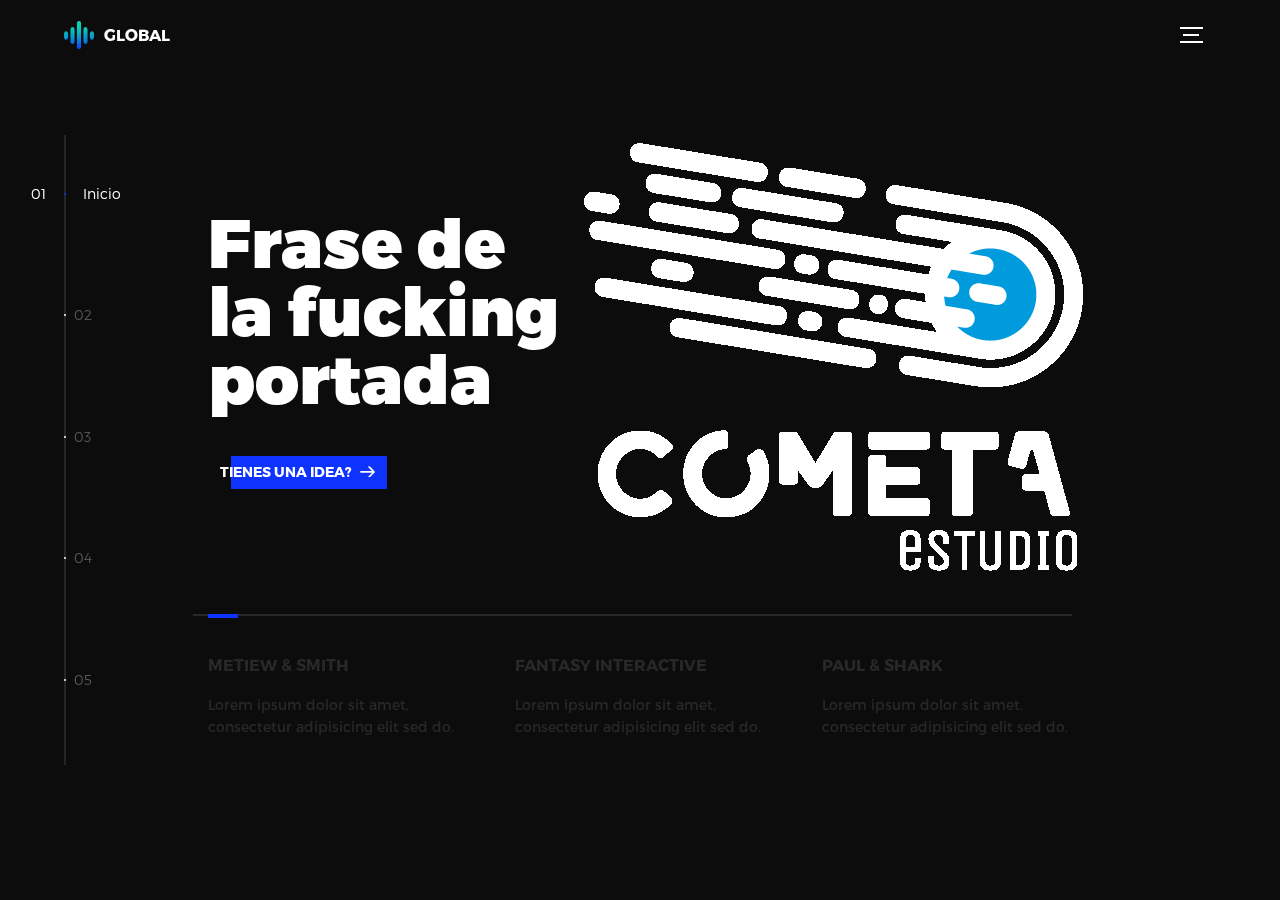
==== cometa/index.html @ d127c6c3 "cometa" ====
<!DOCTYPE html>
<html lang="en">
<head>
  <title>Cometa eSTUDIO</title>
  <meta charset="utf-8">
  <meta name="viewport" content="width=device-width, initial-scale=1">
  <meta http-equiv="X-UA-Compatible" content="IE=edge">
  <meta name="description" content="HTML5 website template">
  <meta name="keywords" content="global, template, html, sass, jquery">
  <meta name="author" content="Bucky Maler">
  <link rel="stylesheet" href="assets/css/main.css">
</head>
<body>

<!-- notification for small viewports and landscape oriented smartphones -->
<div class="device-notification">
  <a class="device-notification--logo" href="#0">
    <img src="assets/img/cometalogo.png" alt="Global">
    <p>Global</p>
  </a>
  <p class="device-notification--message">Global has so much to offer that we must request you orient your device to portrait or find a larger screen. You won't be disappointed.</p>
</div>

<div class="perspective effect-rotate-left">
  <div class="container"><div class="outer-nav--return"></div>
    <div id="viewport" class="l-viewport">
      <div class="l-wrapper">
        <header class="header">
          <a class="header--logo" href="#0">
            <img src="assets/img/logo.png" alt="Global">
            <p>Global</p>
          </a>
          <button class="header--cta cta">Hire Us</button>
          <div class="header--nav-toggle">
            <span></span>
          </div>
        </header>
        <nav class="l-side-nav">
          <ul class="side-nav">
            <li class="is-active"><span>Inicio</span></li>
            <li><span>Trabajos</span></li>
            <li><span>Nosotrxs</span></li>
            <li><span>Contacto</span></li>
            <li><span>Tienes una idea?</span></li>
          </ul>
        </nav>
        <ul class="l-main-content main-content">
          <li class="l-section section section--is-active">
            <div class="intro">
              <div class="intro--banner">
                <h1>Frase de <br>la fucking<br>portada</h1>
                <button class="cta">Tienes una idea?
                  <svg version="1.1" id="Layer_1" xmlns="http://www.w3.org/2000/svg" xmlns:xlink="http://www.w3.org/1999/xlink" x="0px" y="0px" viewBox="0 0 150 118" style="enable-background:new 0 0 150 118;" xml:space="preserve">
                  <g transform="translate(0.000000,118.000000) scale(0.100000,-0.100000)">
                    <path d="M870,1167c-34-17-55-57-46-90c3-15,81-100,194-211l187-185l-565-1c-431,0-571-3-590-13c-55-28-64-94-18-137c21-20,33-20,597-20h575l-192-193C800,103,794,94,849,39c20-20,39-29,61-29c28,0,63,30,298,262c147,144,272,271,279,282c30,51,23,60-219,304C947,1180,926,1196,870,1167z"/>
                  </g>
                  </svg>
                  <span class="btn-background"></span>
                </button>
                <img src="assets/img/cometalogo.png" alt="logo">
              </div>
              <div class="intro--options">
                <a href="#0">
                  <h3>Metiew &amp; Smith</h3>
                  <p>Lorem ipsum dolor sit amet, consectetur adipisicing elit sed do.</p>
                </a>
                <a href="#0">
                  <h3>Fantasy interactive</h3>
                  <p>Lorem ipsum dolor sit amet, consectetur adipisicing elit sed do.</p>
                </a>
                <a href="#0">
                  <h3>Paul &amp; shark</h3>
                  <p>Lorem ipsum dolor sit amet, consectetur adipisicing elit sed do.</p>
                </a>
              </div>
            </div>
          </li>
          <li class="l-section section">
            <div class="work">
              <h2>Selected work</h2>
              <div class="work--lockup">
                <ul class="slider">
                  <li class="slider--item slider--item-left">
                    <a href="#0">
                      <div class="slider--item-image">
                        <img src="assets/img/work-victory.jpg" alt="Victory">
                      </div>
                      <p class="slider--item-title">Victory</p>
                      <p class="slider--item-description">Lorem ipsum dolor sit amet, consectetur adipisicing elit sed do.</p>
                    </a>
                  </li>
                  <li class="slider--item slider--item-center">
                    <a href="#0">
                      <div class="slider--item-image">
                        <img src="assets/img/work-metiew-smith.jpg" alt="Metiew and Smith">
                      </div>
                      <p class="slider--item-title">Metiew &amp; Smith</p>
                      <p class="slider--item-description">Lorem ipsum dolor sit amet, consectetur adipisicing elit sed do.</p>
                    </a>
                  </li>
                  <li class="slider--item slider--item-right">
                    <a href="#0">
                      <div class="slider--item-image">
                        <img src="assets/img/work-alex-nowak.jpg" alt="Alex Nowak">
                      </div>
                      <p class="slider--item-title">Alex Nowak</p>
                      <p class="slider--item-description">Lorem ipsum dolor sit amet, consectetur adipisicing elit sed do.</p>
                    </a>
                  </li>
                </ul>
                <div class="slider--prev">
                  <svg version="1.1" id="Layer_1" xmlns="http://www.w3.org/2000/svg" xmlns:xlink="http://www.w3.org/1999/xlink" x="0px" y="0px"
                  viewBox="0 0 150 118" style="enable-background:new 0 0 150 118;" xml:space="preserve">
                  <g transform="translate(0.000000,118.000000) scale(0.100000,-0.100000)">
                    <path d="M561,1169C525,1155,10,640,3,612c-3-13,1-36,8-52c8-15,134-145,281-289C527,41,562,10,590,10c22,0,41,9,61,29
                    c55,55,49,64-163,278L296,510h575c564,0,576,0,597,20c46,43,37,109-18,137c-19,10-159,13-590,13l-565,1l182,180
                    c101,99,187,188,193,199c16,30,12,57-12,84C631,1174,595,1183,561,1169z"/>
                  </g>
                  </svg>
                </div>
                <div class="slider--next">
                  <svg version="1.1" id="Layer_1" xmlns="http://www.w3.org/2000/svg" xmlns:xlink="http://www.w3.org/1999/xlink" x="0px" y="0px" viewBox="0 0 150 118" style="enable-background:new 0 0 150 118;" xml:space="preserve">
                  <g transform="translate(0.000000,118.000000) scale(0.100000,-0.100000)">
                    <path d="M870,1167c-34-17-55-57-46-90c3-15,81-100,194-211l187-185l-565-1c-431,0-571-3-590-13c-55-28-64-94-18-137c21-20,33-20,597-20h575l-192-193C800,103,794,94,849,39c20-20,39-29,61-29c28,0,63,30,298,262c147,144,272,271,279,282c30,51,23,60-219,304C947,1180,926,1196,870,1167z"/>
                  </g>
                  </svg>
                </div>
              </div>
            </div>
          </li>
          <li class="l-section section">
            <div class="about">
              <div class="about--banner">
                <h2>We<br>believe in<br>passionate<br>people</h2>
                <a href="#0">Career
                  <span>
                    <svg version="1.1" id="Layer_1" xmlns="http://www.w3.org/2000/svg" xmlns:xlink="http://www.w3.org/1999/xlink" x="0px" y="0px" viewBox="0 0 150 118" style="enable-background:new 0 0 150 118;" xml:space="preserve">
                    <g transform="translate(0.000000,118.000000) scale(0.100000,-0.100000)">
                      <path d="M870,1167c-34-17-55-57-46-90c3-15,81-100,194-211l187-185l-565-1c-431,0-571-3-590-13c-55-28-64-94-18-137c21-20,33-20,597-20h575l-192-193C800,103,794,94,849,39c20-20,39-29,61-29c28,0,63,30,298,262c147,144,272,271,279,282c30,51,23,60-219,304C947,1180,926,1196,870,1167z"/>
                    </g>
                    </svg>
                  </span>
                </a>
                <img src="assets/img/about-visual.png" alt="About Us">
              </div>
              <div class="about--options">
                <a href="#0">
                  <h3>Winners</h3>
                </a>
                <a href="#0">
                  <h3>Philosophy</h3>
                </a>
                <a href="#0">
                  <h3>History</h3>
                </a>
              </div>
            </div>
          </li>
          <li class="l-section section">
            <div class="contact">
              <div class="contact--lockup">
                <div class="modal">
                  <div class="modal--information">
                    <p>Pawia 5, 31-154 Kraków, Poland</p>
                    <a href="mailto:ouremail@gmail.com">ouremail@gmail.com</a>
                    <a href="tel:+148126287560">+48 12 628 75 60</a>
                  </div>
                  <ul class="modal--options">
                    <li><a href="#0">Bēhance</a></li>
                    <li><a href="#0">dribbble</a></li>
                    <li><a href="mailto:ouremail@gmail.com">Contact Us</a></li>
                  </ul>
                </div>
              </div>
            </div>
          </li>
          <li class="l-section section">
            <div class="hire">
              <h2>De qué se trata?</h2>
              <!-- checkout formspree.io for easy form setup -->
              <form class="work-request">
                <div class="work-request--options">
                  <span class="options-a">
                    <input id="opt-1" type="checkbox" value="app design">
                    <label for="opt-1">
                      <svg version="1.1" id="Layer_1" xmlns="http://www.w3.org/2000/svg" xmlns:xlink="http://www.w3.org/1999/xlink" x="0px" y="0px"
                      viewBox="0 0 150 111" style="enable-background:new 0 0 150 111;" xml:space="preserve">
                      <g transform="translate(0.000000,111.000000) scale(0.100000,-0.100000)">
                        <path d="M950,705L555,310L360,505C253,612,160,700,155,700c-6,0-44-34-85-75l-75-75l278-278L550-5l475,475c261,261,475,480,475,485c0,13-132,145-145,145C1349,1100,1167,922,950,705z"/>
                      </g>
                      </svg>
                      Fotografía 
                    </label>
                    <input id="opt-2" type="checkbox" value="graphic design">
                    <label for="opt-2">
                      <svg version="1.1" id="Layer_1" xmlns="http://www.w3.org/2000/svg" xmlns:xlink="http://www.w3.org/1999/xlink" x="0px" y="0px"
                      viewBox="0 0 150 111" style="enable-background:new 0 0 150 111;" xml:space="preserve">
                      <g transform="translate(0.000000,111.000000) scale(0.100000,-0.100000)">
                        <path d="M950,705L555,310L360,505C253,612,160,700,155,700c-6,0-44-34-85-75l-75-75l278-278L550-5l475,475c261,261,475,480,475,485c0,13-132,145-145,145C1349,1100,1167,922,950,705z"/>
                      </g>
                      </svg>
                      User Experience
                    </label>
                    <input id="opt-3" type="checkbox" value="motion design">
                    <label for="opt-3">
                      <svg version="1.1" id="Layer_1" xmlns="http://www.w3.org/2000/svg" xmlns:xlink="http://www.w3.org/1999/xlink" x="0px" y="0px"
                      viewBox="0 0 150 111" style="enable-background:new 0 0 150 111;" xml:space="preserve">
                      <g transform="translate(0.000000,111.000000) scale(0.100000,-0.100000)">
                        <path d="M950,705L555,310L360,505C253,612,160,700,155,700c-6,0-44-34-85-75l-75-75l278-278L550-5l475,475c261,261,475,480,475,485c0,13-132,145-145,145C1349,1100,1167,922,950,705z"/>
                      </g>
                      </svg>
                      Branding
                    </label>
                  </span>
                  <span class="options-b">
                    <input id="opt-4" type="checkbox" value="ux design">
                    <label for="opt-4">
                      <svg version="1.1" id="Layer_1" xmlns="http://www.w3.org/2000/svg" xmlns:xlink="http://www.w3.org/1999/xlink" x="0px" y="0px"
                      viewBox="0 0 150 111" style="enable-background:new 0 0 150 111;" xml:space="preserve">
                      <g transform="translate(0.000000,111.000000) scale(0.100000,-0.100000)">
                        <path d="M950,705L555,310L360,505C253,612,160,700,155,700c-6,0-44-34-85-75l-75-75l278-278L550-5l475,475c261,261,475,480,475,485c0,13-132,145-145,145C1349,1100,1167,922,950,705z"/>
                      </g>
                      </svg>
                      Diseño publicitario
                    </label>
                    <input id="opt-5" type="checkbox" value="webdesign">
                    <label for="opt-5">
                      <svg version="1.1" id="Layer_1" xmlns="http://www.w3.org/2000/svg" xmlns:xlink="http://www.w3.org/1999/xlink" x="0px" y="0px"
                      viewBox="0 0 150 111" style="enable-background:new 0 0 150 111;" xml:space="preserve">
                      <g transform="translate(0.000000,111.000000) scale(0.100000,-0.100000)">
                        <path d="M950,705L555,310L360,505C253,612,160,700,155,700c-6,0-44-34-85-75l-75-75l278-278L550-5l475,475c261,261,475,480,475,485c0,13-132,145-145,145C1349,1100,1167,922,950,705z"/>
                      </g>
                      </svg>
                      Webdesign
                    </label>
                    <input id="opt-6" type="checkbox" value="marketing">
                    <label for="opt-6">
                      <svg version="1.1" id="Layer_1" xmlns="http://www.w3.org/2000/svg" xmlns:xlink="http://www.w3.org/1999/xlink" x="0px" y="0px"
                      viewBox="0 0 150 111" style="enable-background:new 0 0 150 111;" xml:space="preserve">
                      <g transform="translate(0.000000,111.000000) scale(0.100000,-0.100000)">
                        <path d="M950,705L555,310L360,505C253,612,160,700,155,700c-6,0-44-34-85-75l-75-75l278-278L550-5l475,475c261,261,475,480,475,485c0,13-132,145-145,145C1349,1100,1167,922,950,705z"/>
                      </g>
                      </svg>
                      Animación
                    </label>
                  </span>
                </div>
                <div class="work-request--information">
                  <div class="information-name">
                    <input id="name" type="text" spellcheck="false">
                    <label for="name">Nombre</label>
                  </div>
                  <div class="information-email">
                    <input id="email" type="email" spellcheck="false">
                    <label for="email">Email</label>
                  </div>
                </div>
                <input type="submit" value="Enviar">
              </form>
            </div>
          </li>
        </ul>
      </div>
    </div>
  </div>
  <ul class="outer-nav">
    <li class="is-active">Home</li>
    <li>Trabajos</li>
    <li>Nosotrxs</li>
    <li>Contacto</li>
    <li>Tienes una idea?</li>
  </ul>
</div>

<script src="https://ajax.googleapis.com/ajax/libs/jquery/2.2.4/jquery.min.js"></script>
<script>window.jQuery || document.write('<script src="assets/js/vendor/jquery-2.2.4.min.js"><\/script>')</script>
<script src="assets/js/functions-min.js"></script>
</body>
</html>
---- cometa/assets/css/main.css ----
@font-face{font-family:'Montserrat';src:url("fonts/Montserrat-Black.eot");src:local("☺"),url("fonts/Montserrat-Black.woff") format("woff"),url("fonts/Montserrat-Black.ttf") format("truetype"),url("fonts/Montserrat-Black.svg") format("svg");font-weight:900;font-style:normal}@font-face{font-family:'Montserrat';src:url("fonts/Montserrat-Bold.eot");src:local("☺"),url("fonts/Montserrat-Bold.woff") format("woff"),url("fonts/Montserrat-Bold.ttf") format("truetype"),url("fonts/Montserrat-Bold.svg") format("svg");font-weight:700;font-style:normal}@font-face{font-family:'Montserrat';src:url("fonts/Montserrat-Regular.eot");src:local("☺"),url("fonts/Montserrat-Regular.woff") format("woff"),url("fonts/Montserrat-Regular.ttf") format("truetype"),url("fonts/Montserrat-Regular.svg") format("svg");font-weight:400;font-style:normal}@font-face{font-family:'Montserrat';src:url("fonts/Montserrat-Light.eot");src:local("☺"),url("fonts/Montserrat-Light.woff") format("woff"),url("fonts/Montserrat-Light.ttf") format("truetype"),url("fonts/Montserrat-Light.svg") format("svg");font-weight:300;font-style:normal}/*! normalize.css v3.0.2 | MIT License | git.io/normalize */html{font-family:sans-serif;-ms-text-size-adjust:100%;-webkit-text-size-adjust:100%}body{margin:0}article,aside,details,figcaption,figure,footer,header,hgroup,main,menu,nav,section,summary{display:block}audio,canvas,progress,video{display:inline-block;vertical-align:baseline}audio:not([controls]){display:none;height:0}[hidden],template{display:none}a{background-color:transparent}a:active,a:hover{outline:0}abbr[title]{border-bottom:1px dotted}b,strong{font-weight:bold}dfn{font-style:italic}h1{font-size:2em;margin:0.67em 0}mark{background:#ff0;color:#000}small{font-size:80%}sub,sup{font-size:75%;line-height:0;position:relative;vertical-align:baseline}sup{top:-0.5em}sub{bottom:-0.25em}img{border:0}svg:not(:root){overflow:hidden}figure{margin:1em 40px}hr{box-sizing:content-box;height:0}pre{overflow:auto}code,kbd,pre,samp{font-family:monospace, monospace;font-size:1em}button,input,optgroup,select,textarea{color:inherit;font:inherit;margin:0}button{overflow:visible}button,select{text-transform:none}button,html input[type="button"],input[type="reset"],input[type="submit"]{-webkit-appearance:button;cursor:pointer}button[disabled],html input[disabled]{cursor:default}button::-moz-focus-inner,input::-moz-focus-inner{border:0;padding:0}input{line-height:normal}input[type="checkbox"],input[type="radio"]{box-sizing:border-box;padding:0}input[type="number"]::-webkit-inner-spin-button,input[type="number"]::-webkit-outer-spin-button{height:auto}input[type="search"]{-webkit-appearance:textfield;box-sizing:content-box}input[type="search"]::-webkit-search-cancel-button,input[type="search"]::-webkit-search-decoration{-webkit-appearance:none}fieldset{border:1px solid #c0c0c0;margin:0 2px;padding:0.35em 0.625em 0.75em}legend{border:0;padding:0}textarea{overflow:auto}optgroup{font-weight:bold}table{border-collapse:collapse;border-spacing:0}td,th{padding:0}::-moz-selection{background:#FFF498}::selection{background:#FFF498}::-moz-selection{background:#FFF498}img::-moz-selection{background:transparent}img::selection{background:transparent}img::-moz-selection{background:transparent}body{-webkit-tap-highlight-color:#FFF498}body{background-color:#0c0c0c;font-size:14px;line-height:1.6;font-family:"Montserrat",sans-serif;color:#fff;-webkit-font-smoothing:antialiased;-webkit-text-size-adjust:100%}.l-viewport{position:relative;width:100%;height:100vh;box-shadow:0 0 45px 5px rgba(0,0,0,0.85);overflow:hidden}.l-wrapper{position:relative;width:1440px;max-width:90%;height:100%;margin:0 auto}.l-side-nav{position:absolute;left:0;display:-webkit-box;display:-webkit-flex;display:-ms-flexbox;display:flex;height:100%;-webkit-box-align:center;-webkit-align-items:center;-ms-flex-align:center;align-items:center}.l-side-nav::before{content:"";position:absolute;top:50%;left:0;-webkit-transform:translateY(-50%);transform:translateY(-50%);width:2px;height:70%;max-height:750px;background-color:#555;opacity:.35;z-index:10}@media (max-width: 1180px){.l-side-nav{display:none}}.l-main-content{position:relative;width:100%;height:100%;margin:0;padding:0;list-style:none}.l-section{position:absolute;width:100%;height:100%}.device-notification{display:none;position:fixed;top:0;left:0;width:100%;height:100%;-webkit-box-orient:vertical;-webkit-box-direction:normal;-webkit-flex-direction:column;-ms-flex-direction:column;flex-direction:column;-webkit-box-align:center;-webkit-align-items:center;-ms-flex-align:center;-ms-grid-row-align:center;align-items:center;-webkit-box-pack:center;-webkit-justify-content:center;-ms-flex-pack:center;justify-content:center;background-color:#0c0c0c;z-index:12}.device-notification--logo{display:-webkit-box;display:-webkit-flex;display:-ms-flexbox;display:flex;-webkit-box-align:center;-webkit-align-items:center;-ms-flex-align:center;align-items:center;text-decoration:none;color:#fff}.device-notification--logo p{margin:0 0 0 10px;font-size:16px;font-weight:700;text-transform:uppercase}.device-notification--message{width:70%;margin:30px 0 0 0;font-weight:700;text-align:center}@media (max-width: 767px) and (min-width: 601px) and (max-height: 680px){.device-notification{display:-webkit-box;display:-webkit-flex;display:-ms-flexbox;display:flex}}@media (max-width: 600px) and (min-width: 480px) and (max-height: 580px){.device-notification{display:-webkit-box;display:-webkit-flex;display:-ms-flexbox;display:flex}}@media (max-width: 736px) and (min-width: 360px) and (orientation: landscape){.device-notification{display:-webkit-box;display:-webkit-flex;display:-ms-flexbox;display:flex}}@media(max-width: 359px){.device-notification{display:-webkit-box;display:-webkit-flex;display:-ms-flexbox;display:flex}}.section{opacity:0;visibility:hidden;-webkit-transition:opacity .4s ease-in-out,visibility 0s .4s;transition:opacity .4s ease-in-out,visibility 0s .4s}.section--is-active{opacity:1;visibility:visible;z-index:1;-webkit-transition:opacity .4s ease-in-out .4s;transition:opacity .4s ease-in-out .4s}.section--next{-webkit-transform:translateY(-45px);transform:translateY(-45px);-webkit-transition:-webkit-transform .4s ease-in-out;transition:-webkit-transform .4s ease-in-out;transition:transform .4s ease-in-out;transition:transform .4s ease-in-out, -webkit-transform .4s ease-in-out}.section--prev{-webkit-transform:translateY(45px);transform:translateY(45px);-webkit-transition:-webkit-transform .4s ease-in-out;transition:-webkit-transform .4s ease-in-out;transition:transform .4s ease-in-out;transition:transform .4s ease-in-out, -webkit-transform .4s ease-in-out}.header{position:absolute;top:0;left:0;display:-webkit-box;display:-webkit-flex;display:-ms-flexbox;display:flex;width:100%;height:70px;-webkit-box-align:center;-webkit-align-items:center;-ms-flex-align:center;align-items:center;-webkit-box-pack:justify;-webkit-justify-content:space-between;-ms-flex-pack:justify;justify-content:space-between;z-index:10}.header--logo{display:-webkit-box;display:-webkit-flex;display:-ms-flexbox;display:flex;-webkit-box-align:center;-webkit-align-items:center;-ms-flex-align:center;align-items:center;text-decoration:none;color:#fff}.header--logo p{margin:0 0 0 10px;font-size:16px;font-weight:700;text-transform:uppercase}.header--nav-toggle{display:-webkit-box;display:-webkit-flex;display:-ms-flexbox;display:flex;width:50px;height:50px;-webkit-box-orient:vertical;-webkit-box-direction:normal;-webkit-flex-direction:column;-ms-flex-direction:column;flex-direction:column;-webkit-box-align:center;-webkit-align-items:center;-ms-flex-align:center;align-items:center;-webkit-box-pack:center;-webkit-justify-content:center;-ms-flex-pack:center;justify-content:center;cursor:pointer}.header--nav-toggle span,.header--nav-toggle::before,.header--nav-toggle::after{content:"";position:relative;width:16px;height:2px;background-color:#fff}.header--nav-toggle::before{bottom:5px;width:23px}.header--nav-toggle::after{top:5px;width:23px}.header--cta{position:absolute;top:50%;left:50%;-webkit-transform:translate(-50%, -50%);transform:translate(-50%, -50%);padding:0 20px;line-height:30px;text-decoration:none;color:#fff;font-weight:700;text-transform:uppercase;background-color:#0f33ff;border:none;opacity:0;visibility:hidden;-webkit-transition:opacity .4s ease-in-out,visibility 0s .4s;transition:opacity .4s ease-in-out,visibility 0s .4s}.header--cta:focus{outline:none}.header--cta.is-active{opacity:1;visibility:visible;-webkit-transition:opacity .4s ease-in-out .4s;transition:opacity .4s ease-in-out .4s}@media (max-width: 767px){.header--cta{display:none}}.side-nav{position:relative;display:-webkit-box;display:-webkit-flex;display:-ms-flexbox;display:flex;width:100px;height:70%;max-height:750px;-webkit-box-orient:vertical;-webkit-box-direction:normal;-webkit-flex-direction:column;-ms-flex-direction:column;flex-direction:column;-webkit-justify-content:space-around;-ms-flex-pack:distribute;justify-content:space-around;margin:0;padding:0;list-style-position:inside;z-index:10}.side-nav>li{position:relative;top:-5px;color:#fff;font-size:6px;cursor:pointer}.side-nav>li span{position:relative;top:3px;left:10px;color:#fff;font-size:14px;font-weight:300;opacity:0;visibility:hidden}.side-nav>li::before{position:absolute;top:3px;left:10px;color:#555;font-size:14px;font-weight:300}.side-nav li:nth-child(1)::before{content:"01"}.side-nav li:nth-child(2)::before{content:"02"}.side-nav li:nth-child(3)::before{content:"03"}.side-nav li:nth-child(4)::before{content:"04"}.side-nav li:nth-child(5)::before{content:"05"}.side-nav li.is-active{color:#0f33ff;-webkit-transition:color .4s ease-in-out;transition:color .4s ease-in-out}.side-nav li.is-active span{opacity:1;visibility:visible;-webkit-transition:opacity .4s ease-in-out;transition:opacity .4s ease-in-out}.side-nav li.is-active::before{left:-33px;color:#fff}.intro{position:relative;display:-webkit-box;display:-webkit-flex;display:-ms-flexbox;display:flex;width:900px;max-width:75%;height:100%;-webkit-box-orient:vertical;-webkit-box-direction:normal;-webkit-flex-direction:column;-ms-flex-direction:column;flex-direction:column;-webkit-box-pack:center;-webkit-justify-content:center;-ms-flex-pack:center;justify-content:center;margin:0 auto}@media (max-width: 1180px){.intro{max-width:100%}}.intro--banner{position:relative;height:475px}.intro--banner::before{content:"";position:absolute;bottom:20px;left:-15px;right:0;height:2px;background-color:#282828}.intro--banner::after{content:"";position:absolute;bottom:18px;left:0;width:30px;height:4px;background-color:#0f33ff}.intro--banner h1{position:relative;font-size:68px;font-weight:900;line-height:1;z-index:1}.intro--banner button{position:relative;padding:5px 17px 5px 12px;font-weight:700;text-transform:uppercase;background-color:transparent;border:none}.intro--banner button .btn-background{position:absolute;top:0;left:23px;right:0;height:100%;background-color:#0f33ff;z-index:-1;-webkit-transition:left .2s ease-in-out;transition:left .2s ease-in-out}.intro--banner button:hover .btn-background{left:0}.intro--banner button:focus{outline:none}.intro--banner button svg{position:relative;left:5px;width:15px;fill:#fff}.intro--banner img{position:absolute;bottom:21px;right:-12px}.intro--options{display:-webkit-box;display:-webkit-flex;display:-ms-flexbox;display:flex;-webkit-box-pack:justify;-webkit-justify-content:space-between;-ms-flex-pack:justify;justify-content:space-between;margin:0;padding:0;list-style:none}.intro--options>a{max-width:250px;text-decoration:none;color:#282828;-webkit-transition:color .2s ease-in-out;transition:color .2s ease-in-out}.intro--options>a:hover{color:#fff}.intro--options h3{font-size:16px;text-transform:uppercase}.intro--options p{margin-bottom:0}@media (max-width: 900px){.intro--banner{height:380px}.intro--banner h1{font-size:55px}.intro--banner img{width:430px}.intro--options>a{margin-right:30px}.intro--options>a:last-child{margin-right:0}}@media (max-width: 767px){.intro--banner{height:305px}.intro--banner h1{font-size:44px}.intro--banner img{width:330px}.intro--options{display:block}.intro--options>a{display:block;max-width:100%;margin:0 0 30px 0}.intro--options>a:last-child{margin-bottom:0}}@media (max-width: 600px){.intro--banner{height:360px}.intro--banner h1{font-size:55px}.intro--banner img{display:none}}@media (max-width: 600px) and (max-height: 750px){.intro--banner{height:auto}.intro--banner::before,.intro--banner::after{display:none}.intro--banner h1{margin-top:0}.intro--options{display:none}}.work{position:relative;display:-webkit-box;display:-webkit-flex;display:-ms-flexbox;display:flex;width:960px;max-width:80%;height:100%;-webkit-box-orient:vertical;-webkit-box-direction:normal;-webkit-flex-direction:column;-ms-flex-direction:column;flex-direction:column;-webkit-box-pack:center;-webkit-justify-content:center;-ms-flex-pack:center;justify-content:center;margin:0 auto}@media (max-width: 1180px){.work{max-width:100%}}.work h2{margin:0 0 20px 0;font-size:30px;text-align:center}.work--lockup{position:relative}.work--lockup .slider{position:relative;display:-webkit-box;display:-webkit-flex;display:-ms-flexbox;display:flex;width:80%;margin:0 auto;padding:0;list-style:none}.work--lockup .slider--item{position:absolute;display:none;text-align:center}.work--lockup .slider--item a{text-decoration:none;color:#858585}.work--lockup .slider--item-title{margin-top:10px;font-size:12px;font-weight:700;text-transform:uppercase}.work--lockup .slider--item-description{display:none;max-width:250px;margin:0 auto}.work--lockup .slider--item-image{width:150px;height:150px;margin:0 auto;border-radius:50%;overflow:hidden}.work--lockup .slider--item-image img{width:100%}.work--lockup .slider--item-left{top:50%;left:0;-webkit-transform:translateY(-50%);transform:translateY(-50%);display:block}.work--lockup .slider--item-right{top:50%;right:0;-webkit-transform:translateY(-50%);transform:translateY(-50%);display:block}.work--lockup .slider--item-center{position:relative;top:30px;left:50%;-webkit-transform:translateX(-50%);transform:translateX(-50%);display:block}.work--lockup .slider--item-center a{color:#fff}.work--lockup .slider--item-center .slider--item-title{margin-top:25px;font-size:16px}.work--lockup .slider--item-center .slider--item-description{display:block}.work--lockup .slider--item-center .slider--item-image{width:300px;height:300px}.work--lockup .slider--next,.work--lockup .slider--prev{position:absolute;top:160px;display:-webkit-box;display:-webkit-flex;display:-ms-flexbox;display:flex;width:50px;height:50px;-webkit-box-align:center;-webkit-align-items:center;-ms-flex-align:center;align-items:center;-webkit-box-pack:center;-webkit-justify-content:center;-ms-flex-pack:center;justify-content:center;background-color:#282828;border-radius:50%;cursor:pointer}.work--lockup .slider--next svg,.work--lockup .slider--prev svg{width:20px;fill:#fff}.work--lockup .slider--next{right:0}.work--lockup .slider--prev{left:0}@media (max-width: 900px){.work--lockup .slider--item-image{width:120px;height:120px}.work--lockup .slider--item-center .slider--item-image{width:240px;height:240px}.work--lockup .slider--next,.work--lockup .slider--prev{top:130px}}@media (max-width: 767px){.work--lockup .slider{width:75%}.work--lockup .slider--item-image{width:90px;height:90px}.work--lockup .slider--item-center .slider--item-image{width:190px;height:190px}.work--lockup .slider--next,.work--lockup .slider--prev{top:105px}}@media (max-width: 600px){.work--lockup .slider{width:auto}.work--lockup .slider--item-left,.work--lockup .slider--item-right{display:none}}.about{position:relative;display:-webkit-box;display:-webkit-flex;display:-ms-flexbox;display:flex;width:900px;max-width:75%;height:100%;-webkit-box-orient:vertical;-webkit-box-direction:normal;-webkit-flex-direction:column;-ms-flex-direction:column;flex-direction:column;-webkit-box-pack:center;-webkit-justify-content:center;-ms-flex-pack:center;justify-content:center;margin:0 auto}@media (max-width: 1180px){.about{max-width:100%}}.about--banner{position:relative;height:475px}.about--banner::before{content:"";position:absolute;top:20px;left:200px;-webkit-transform:rotate(-25deg);transform:rotate(-25deg);border:5px solid #0f33ff;border-right-color:transparent;border-bottom-color:transparent}.about--banner::after{content:"";position:absolute;top:75px;left:400px;-webkit-transform:rotate(45deg);transform:rotate(45deg);width:10px;height:10px;background-color:#0f33ff}.about--banner h2{position:relative;margin-top:35px;font-size:68px;font-weight:900;line-height:1;z-index:1}.about--banner h2::before{content:"";position:absolute;top:60px;left:268px;width:30px;height:30px;background-color:#0f33ff;border-radius:50%}.about--banner h2::after{content:"";position:absolute;top:255px;left:255px;width:10px;height:10px;background-color:#0f33ff}.about--banner a{padding:5px 17px 5px 0;text-decoration:none;color:#fff;font-weight:700;text-transform:uppercase;background-color:transparent}.about--banner a:hover svg{left:10px}.about--banner a svg{position:relative;left:5px;width:15px;fill:#fff;-webkit-transition:left .2s ease-in-out;transition:left .2s ease-in-out}.about--banner img{position:absolute;bottom:-90px;right:-12px}.about--options{display:-webkit-box;display:-webkit-flex;display:-ms-flexbox;display:flex;max-width:600px;-webkit-box-pack:justify;-webkit-justify-content:space-between;-ms-flex-pack:justify;justify-content:space-between;margin:0;padding:0;list-style:none}.about--options>a{position:relative;width:150px;height:75px;text-decoration:none;color:#fff;border:10px solid #0f33ff;background-position:center;background-size:cover;background-repeat:no-repeat}.about--options>a:nth-child(1){background-image:url("../img/about-winners.jpg")}.about--options>a:nth-child(2){background-image:url("../img/about-philosophy.jpg")}.about--options>a:nth-child(3){background-image:url("../img/about-history.jpg")}.about--options>a:hover h3{bottom:-50px}.about--options h3{position:absolute;bottom:-38px;left:10px;font-size:16px;text-transform:uppercase;-webkit-transition:bottom .2s ease-in-out,left .2s ease-in-out;transition:bottom .2s ease-in-out,left .2s ease-in-out}@media (max-width: 767px){.about--banner{height:305px}.about--banner::before{top:0;left:125px}.about--banner::after{top:35px;left:260px}.about--banner h2{margin-top:10px;font-size:44px}.about--banner h2::before{top:28px;left:168px}.about--banner h2::after{top:163px;left:163px}.about--banner img{width:315px}}@media (max-width: 600px){.about--banner{height:auto}.about--banner::before{left:155px}.about--banner::after{left:310px}.about--banner h2{margin-top:0;font-size:55px}.about--banner h2::before{top:43px;left:214px}.about--banner h2::after{top:205px;left:205px}.about--banner img{display:none}.about--options{display:none}}.contact{position:fixed;top:0;left:0;width:100%;height:100%;background-image:url("../img/contact-visual.png");background-position:center;background-size:cover;background-repeat:no-repeat}.contact--lockup{position:relative;display:-webkit-box;display:-webkit-flex;display:-ms-flexbox;display:flex;width:900px;max-width:75%;height:100%;-webkit-box-align:center;-webkit-align-items:center;-ms-flex-align:center;align-items:center;-webkit-box-pack:end;-webkit-justify-content:flex-end;-ms-flex-pack:end;justify-content:flex-end;margin:0 auto}@media (max-width: 1180px){.contact--lockup{max-width:90%}}@media (max-width: 767px){.contact--lockup{-webkit-box-pack:center;-webkit-justify-content:center;-ms-flex-pack:center;justify-content:center}}.contact--lockup .modal{padding:45px 45px;text-align:center;background-color:#0c0c0c;box-shadow:0 0 30px 0 rgba(0,0,0,0.75)}.contact--lockup .modal--information p,.contact--lockup .modal--information a{display:block;margin:14px 0;text-decoration:none;color:#fff;font-weight:700}.contact--lockup .modal--information p{margin-top:0}.contact--lockup .modal--options{margin:0;padding:0;list-style:none}.contact--lockup .modal--options>li{width:130px;margin:0 auto 25px auto}.contact--lockup .modal--options li:nth-child(1){background-color:#1769ff}.contact--lockup .modal--options li:nth-child(2){background-color:#ea4c89}.contact--lockup .modal--options li:nth-child(3){margin-bottom:0;background-color:#0f33ff;text-transform:uppercase}.contact--lockup .modal--options a{display:block;width:100%;padding:8px 0;text-decoration:none;color:#fff;font-weight:700}.hire{position:relative;display:-webkit-box;display:-webkit-flex;display:-ms-flexbox;display:flex;width:700px;max-width:75%;height:100%;-webkit-box-orient:vertical;-webkit-box-direction:normal;-webkit-flex-direction:column;-ms-flex-direction:column;flex-direction:column;-webkit-box-pack:center;-webkit-justify-content:center;-ms-flex-pack:center;justify-content:center;margin:0 auto}@media (max-width: 1180px){.hire{max-width:100%}}.hire h2{margin:0 0 20px 0;font-size:30px;text-align:center}.work-request{display:-webkit-box;display:-webkit-flex;display:-ms-flexbox;display:flex;width:100%;-webkit-box-orient:vertical;-webkit-box-direction:normal;-webkit-flex-direction:column;-ms-flex-direction:column;flex-direction:column;-webkit-box-align:center;-webkit-align-items:center;-ms-flex-align:center;align-items:center;color:#fff}.work-request input[type="submit"]{width:400px;max-width:100%;line-height:50px;font-size:16px;font-weight:700;text-transform:uppercase;background-color:#0f33ff;border:none;border-radius:0}.work-request input[type="submit"]:focus{outline:none}.work-request--options{display:-webkit-box;display:-webkit-flex;display:-ms-flexbox;display:flex;width:100%;-webkit-box-orient:vertical;-webkit-box-direction:normal;-webkit-flex-direction:column;-ms-flex-direction:column;flex-direction:column;-webkit-box-align:center;-webkit-align-items:center;-ms-flex-align:center;align-items:center;margin:30px 0}.work-request--options .options-a{display:-webkit-box;display:-webkit-flex;display:-ms-flexbox;display:flex;width:100%;-webkit-box-pack:justify;-webkit-justify-content:space-between;-ms-flex-pack:justify;justify-content:space-between}.work-request--options .options-b{display:-webkit-box;display:-webkit-flex;display:-ms-flexbox;display:flex;width:72%;-webkit-flex-wrap:wrap;-ms-flex-wrap:wrap;flex-wrap:wrap;-webkit-justify-content:space-around;-ms-flex-pack:distribute;justify-content:space-around}.work-request--options label{display:block;width:200px;margin-bottom:30px;line-height:50px;font-size:16px;font-weight:700;text-align:center;border:2px solid #fff;cursor:pointer;-webkit-transition:background-color .2s ease-in-out,border-color .2s ease-in-out;transition:background-color .2s ease-in-out,border-color .2s ease-in-out}.work-request--options label svg{position:relative;left:-5px;width:0;fill:#fff;-webkit-transition:width .2s ease-in-out;transition:width .2s ease-in-out}.work-request--options input[type="checkbox"]{display:none}.work-request--options input[type="checkbox"]:checked+label{background-color:#0f33ff;border-color:#0f33ff}.work-request--options input[type="checkbox"]:checked+label svg{width:15px}.work-request--information{display:-webkit-box;display:-webkit-flex;display:-ms-flexbox;display:flex;width:100%;-webkit-box-pack:justify;-webkit-justify-content:space-between;-ms-flex-pack:justify;justify-content:space-between;margin-bottom:60px}.work-request--information .information-name,.work-request--information .information-email{position:relative;width:45%;height:50px;font-size:30px;font-weight:300}.work-request--information input[type="text"],.work-request--information input[type="email"]{width:100%;padding:0 0 5px 0;background-color:transparent;border:none;border-bottom:1px solid #fff;border-radius:0}.work-request--information input[type="text"]:focus,.work-request--information input[type="email"]:focus{outline:none;background-color:#0c0c0c}.work-request--information label{position:absolute;top:0;left:0;pointer-events:none;-webkit-transition:top .2s ease-in-out,font-size .2s ease-in-out;transition:top .2s ease-in-out,font-size .2s ease-in-out}.work-request--information input:focus+label,.work-request--information input.has-value+label{top:-15px;font-size:14px}@media (max-width: 767px){.work-request--options{-webkit-box-orient:horizontal;-webkit-box-direction:normal;-webkit-flex-direction:row;-ms-flex-direction:row;flex-direction:row;-webkit-justify-content:space-around;-ms-flex-pack:distribute;justify-content:space-around}.work-request--options .options-a,.work-request--options .options-b{display:block;width:auto}}@media (max-width: 600px){.work-request--options{margin:20px 0}}@media (max-width: 600px) and (max-width: 415px){.work-request--options{-webkit-box-pack:justify;-webkit-justify-content:space-between;-ms-flex-pack:justify;justify-content:space-between}}@media (max-width: 600px){.work-request--options label{width:150px;margin-bottom:15px;font-size:14px}.work-request--options input[type="checkbox"]:checked+label svg{width:12px}.work-request--information{margin-bottom:30px}.work-request--information .information-name,.work-request--information .information-email{height:40px;font-size:24px}}.perspective{position:relative;width:100%;height:100%;overflow:hidden}.perspective--modalview{position:fixed;-webkit-perspective:1500px;perspective:1500px}.container{position:relative;-webkit-transform:translateZ(0) translateX(0) rotateY(0deg);transform:translateZ(0) translateX(0) rotateY(0deg);min-height:100%;outline:30px solid #0f33ff;-webkit-transition:-webkit-transform .4s;transition:-webkit-transform .4s;transition:transform .4s;transition:transform .4s, -webkit-transform .4s}.modalview .container{position:absolute;width:100%;height:100%;overflow:hidden;-webkit-backface-visibility:hidden;backface-visibility:hidden}.effect-rotate-left .container{-webkit-transform-origin:0% 50%;transform-origin:0% 50%;-webkit-transition:-webkit-transform .4s;transition:-webkit-transform .4s;transition:transform .4s;transition:transform .4s, -webkit-transform .4s}.effect-rotate-left--animate .container{-webkit-transform:translateZ(-1800px) translateX(-50%) rotateY(45deg);transform:translateZ(-1800px) translateX(-50%) rotateY(45deg);outline:30px solid #0f33ff}.outer-nav{position:absolute;top:50%;left:55%;-webkit-transform:translateY(-50%);transform:translateY(-50%);-webkit-transform-style:preserve-3d;transform-style:preserve-3d;margin:0;padding:0;list-style:none;text-align:center;visibility:hidden;-webkit-transition:visibility 0s .2s;transition:visibility 0s .2s}.outer-nav.is-vis{visibility:visible}.outer-nav--return{position:absolute;top:0;left:0;width:100%;height:100%;display:none;cursor:pointer;z-index:11}.outer-nav--return.is-vis{display:block}.outer-nav>li{-webkit-transform-style:preserve-3d;transform-style:preserve-3d;-webkit-transform:translateX(350px) translateZ(-1000px);transform:translateX(350px) translateZ(-1000px);font-size:55px;font-weight:900;opacity:0;cursor:pointer;-webkit-transition:opacity .2s,-webkit-transform .2s;transition:opacity .2s,-webkit-transform .2s;transition:transform .2s,opacity .2s;transition:transform .2s,opacity .2s,-webkit-transform .2s}.outer-nav>li.is-vis{-webkit-transform:translateX(0) translateZ(0);transform:translateX(0) translateZ(0);opacity:1;-webkit-transition:opacity .4s,-webkit-transform .4s;transition:opacity .4s,-webkit-transform .4s;transition:transform .4s,opacity .4s;transition:transform .4s,opacity .4s,-webkit-transform .4s}.outer-nav>li::before{content:"";position:absolute;top:50%;left:50%;-webkit-transform:translate(-50%, -25%);transform:translate(-50%, -25%);width:110%;height:15px;opacity:0;background-color:#0f33ff}.outer-nav>li.is-active::before{opacity:1}@media (max-width: 767px){.outer-nav>li{font-size:44px}}@media (max-width: 600px){.outer-nav>li{font-size:34px}}.outer-nav li.is-vis:nth-child(2){-webkit-transition-delay:.04s;transition-delay:.04s}.outer-nav li.is-vis:nth-child(3){-webkit-transition-delay:.08s;transition-delay:.08s}.outer-nav li.is-vis:nth-child(4){-webkit-transition-delay:.12s;transition-delay:.12s}.outer-nav li.is-vis:nth-child(5){-webkit-transition-delay:.16s;transition-delay:.16s}
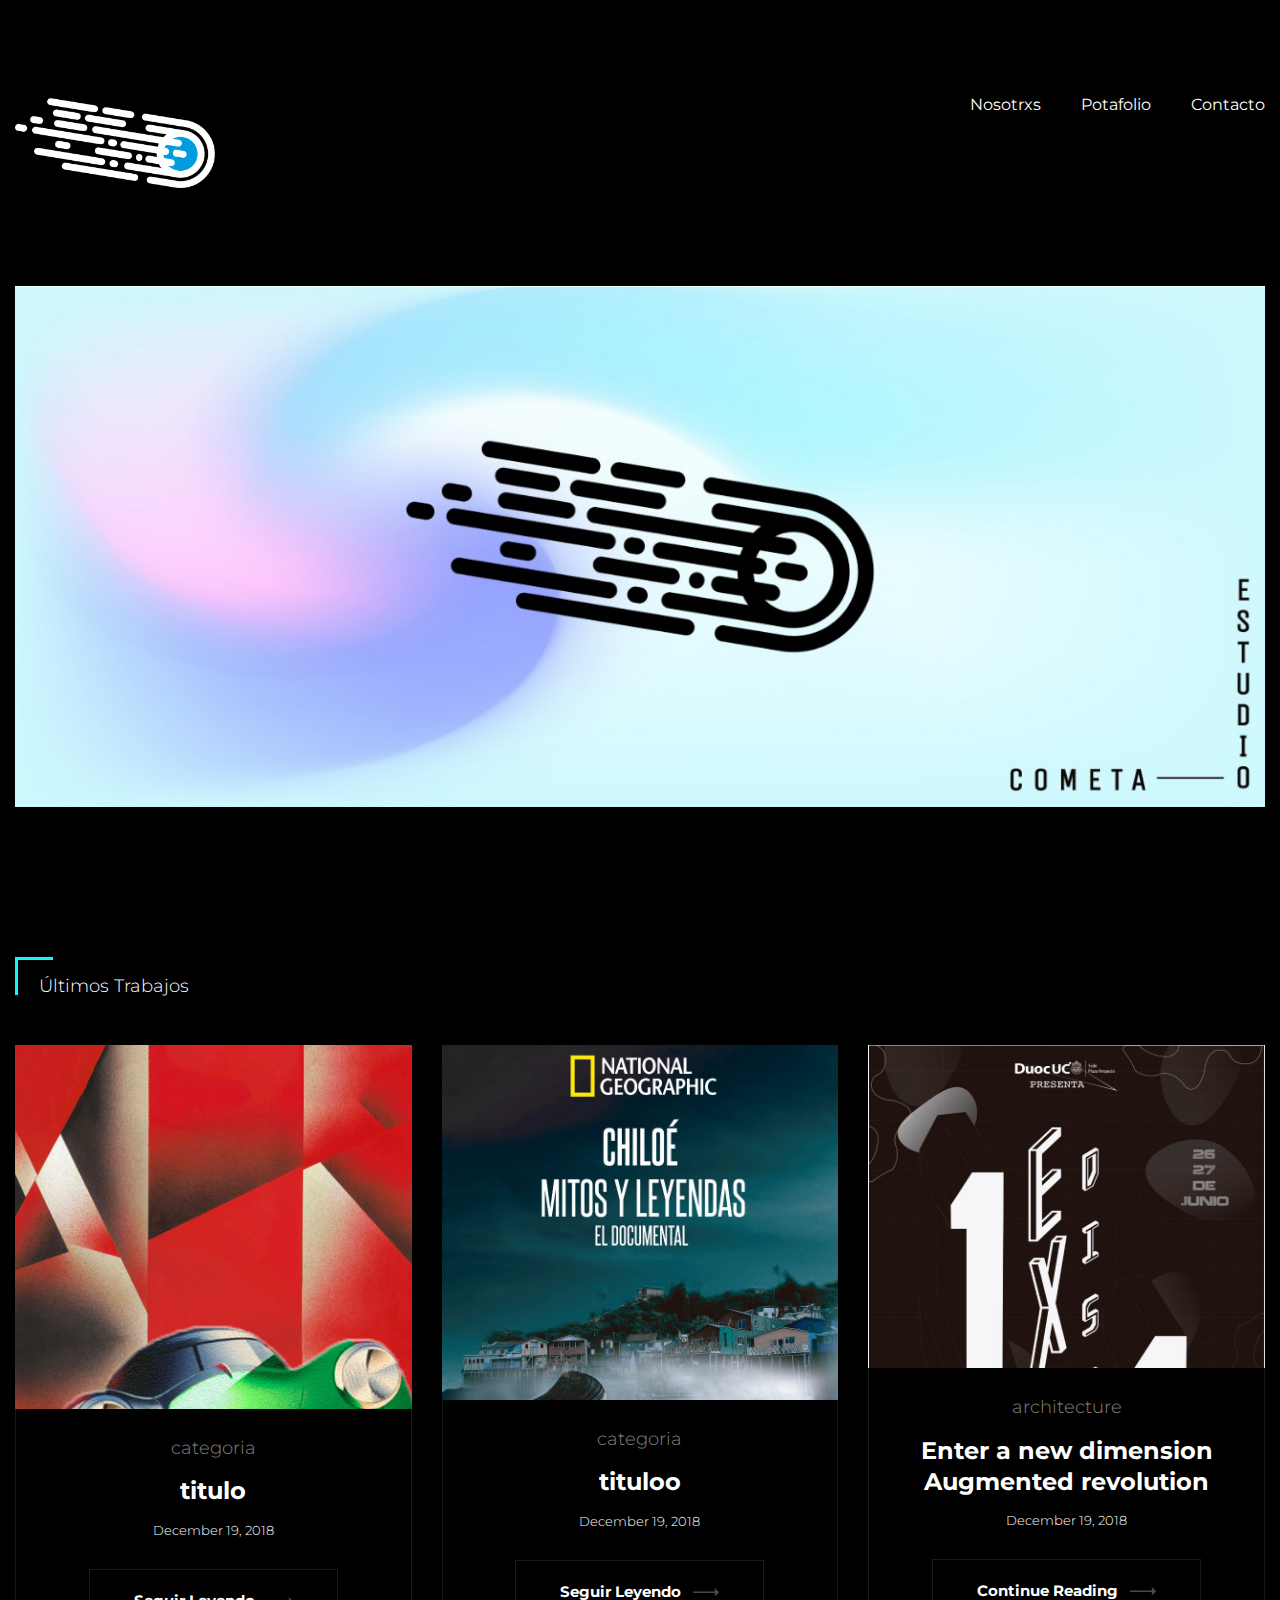
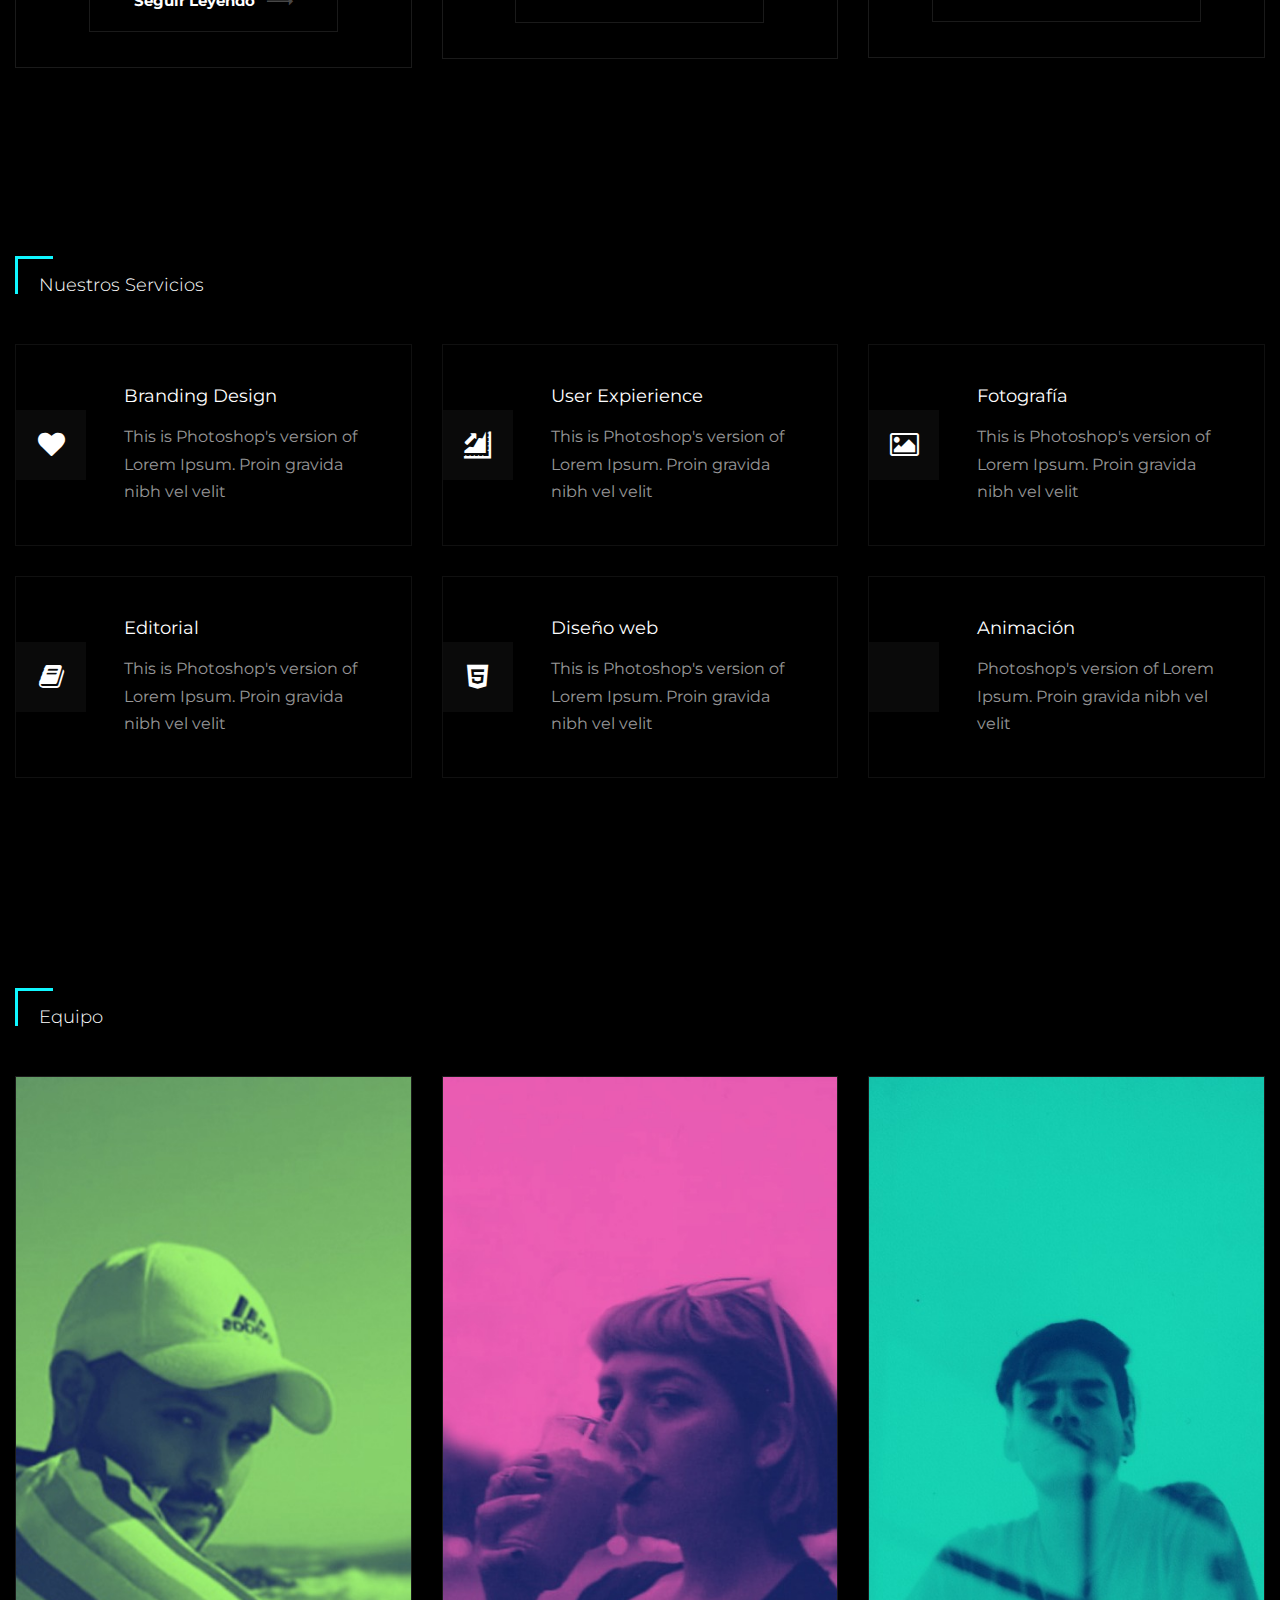
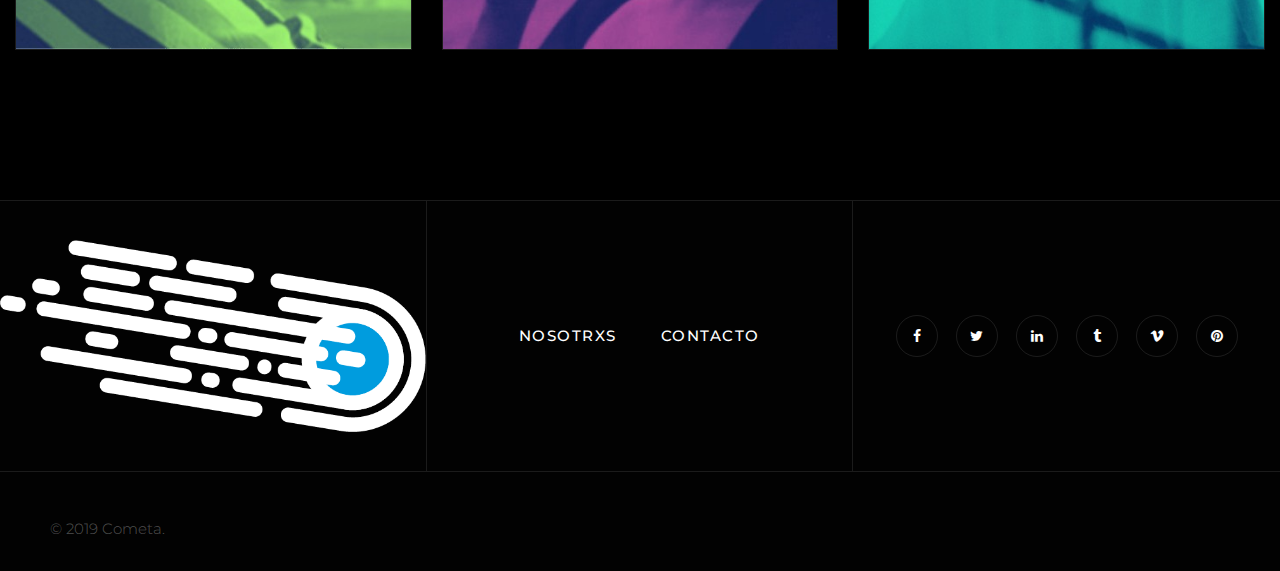
==== commit e05c9f13: "1" ====
--- a/cometa/index.html
+++ b/cometa/index.html
@@ -1,279 +1,474 @@
-<!DOCTYPE html>
-<html lang="en">
-<head>
-  <title>Cometa eSTUDIO</title>
-  <meta charset="utf-8">
-  <meta name="viewport" content="width=device-width, initial-scale=1">
-  <meta http-equiv="X-UA-Compatible" content="IE=edge">
-  <meta name="description" content="HTML5 website template">
-  <meta name="keywords" content="global, template, html, sass, jquery">
-  <meta name="author" content="Bucky Maler">
-  <link rel="stylesheet" href="assets/css/main.css">
-</head>
-<body>
-
-<!-- notification for small viewports and landscape oriented smartphones -->
-<div class="device-notification">
-  <a class="device-notification--logo" href="#0">
-    <img src="assets/img/cometalogo.png" alt="Global">
-    <p>Global</p>
-  </a>
-  <p class="device-notification--message">Global has so much to offer that we must request you orient your device to portrait or find a larger screen. You won't be disappointed.</p>
-</div>
-
-<div class="perspective effect-rotate-left">
-  <div class="container"><div class="outer-nav--return"></div>
-    <div id="viewport" class="l-viewport">
-      <div class="l-wrapper">
-        <header class="header">
-          <a class="header--logo" href="#0">
-            <img src="assets/img/logo.png" alt="Global">
-            <p>Global</p>
-          </a>
-          <button class="header--cta cta">Hire Us</button>
-          <div class="header--nav-toggle">
-            <span></span>
-          </div>
-        </header>
-        <nav class="l-side-nav">
-          <ul class="side-nav">
-            <li class="is-active"><span>Inicio</span></li>
-            <li><span>Trabajos</span></li>
-            <li><span>Nosotrxs</span></li>
-            <li><span>Contacto</span></li>
-            <li><span>Tienes una idea?</span></li>
-          </ul>
-        </nav>
-        <ul class="l-main-content main-content">
-          <li class="l-section section section--is-active">
-            <div class="intro">
-              <div class="intro--banner">
-                <h1>Frase de <br>la fucking<br>portada</h1>
-                <button class="cta">Tienes una idea?
-                  <svg version="1.1" id="Layer_1" xmlns="http://www.w3.org/2000/svg" xmlns:xlink="http://www.w3.org/1999/xlink" x="0px" y="0px" viewBox="0 0 150 118" style="enable-background:new 0 0 150 118;" xml:space="preserve">
-                  <g transform="translate(0.000000,118.000000) scale(0.100000,-0.100000)">
-                    <path d="M870,1167c-34-17-55-57-46-90c3-15,81-100,194-211l187-185l-565-1c-431,0-571-3-590-13c-55-28-64-94-18-137c21-20,33-20,597-20h575l-192-193C800,103,794,94,849,39c20-20,39-29,61-29c28,0,63,30,298,262c147,144,272,271,279,282c30,51,23,60-219,304C947,1180,926,1196,870,1167z"/>
-                  </g>
-                  </svg>
-                  <span class="btn-background"></span>
-                </button>
-                <img src="assets/img/cometalogo.png" alt="logo">
-              </div>
-              <div class="intro--options">
-                <a href="#0">
-                  <h3>Metiew &amp; Smith</h3>
-                  <p>Lorem ipsum dolor sit amet, consectetur adipisicing elit sed do.</p>
-                </a>
-                <a href="#0">
-                  <h3>Fantasy interactive</h3>
-                  <p>Lorem ipsum dolor sit amet, consectetur adipisicing elit sed do.</p>
-                </a>
-                <a href="#0">
-                  <h3>Paul &amp; shark</h3>
-                  <p>Lorem ipsum dolor sit amet, consectetur adipisicing elit sed do.</p>
-                </a>
-              </div>
-            </div>
-          </li>
-          <li class="l-section section">
-            <div class="work">
-              <h2>Selected work</h2>
-              <div class="work--lockup">
-                <ul class="slider">
-                  <li class="slider--item slider--item-left">
-                    <a href="#0">
-                      <div class="slider--item-image">
-                        <img src="assets/img/work-victory.jpg" alt="Victory">
-                      </div>
-                      <p class="slider--item-title">Victory</p>
-                      <p class="slider--item-description">Lorem ipsum dolor sit amet, consectetur adipisicing elit sed do.</p>
-                    </a>
-                  </li>
-                  <li class="slider--item slider--item-center">
-                    <a href="#0">
-                      <div class="slider--item-image">
-                        <img src="assets/img/work-metiew-smith.jpg" alt="Metiew and Smith">
-                      </div>
-                      <p class="slider--item-title">Metiew &amp; Smith</p>
-                      <p class="slider--item-description">Lorem ipsum dolor sit amet, consectetur adipisicing elit sed do.</p>
-                    </a>
-                  </li>
-                  <li class="slider--item slider--item-right">
-                    <a href="#0">
-                      <div class="slider--item-image">
-                        <img src="assets/img/work-alex-nowak.jpg" alt="Alex Nowak">
-                      </div>
-                      <p class="slider--item-title">Alex Nowak</p>
-                      <p class="slider--item-description">Lorem ipsum dolor sit amet, consectetur adipisicing elit sed do.</p>
-                    </a>
-                  </li>
-                </ul>
-                <div class="slider--prev">
-                  <svg version="1.1" id="Layer_1" xmlns="http://www.w3.org/2000/svg" xmlns:xlink="http://www.w3.org/1999/xlink" x="0px" y="0px"
-                  viewBox="0 0 150 118" style="enable-background:new 0 0 150 118;" xml:space="preserve">
-                  <g transform="translate(0.000000,118.000000) scale(0.100000,-0.100000)">
-                    <path d="M561,1169C525,1155,10,640,3,612c-3-13,1-36,8-52c8-15,134-145,281-289C527,41,562,10,590,10c22,0,41,9,61,29
-                    c55,55,49,64-163,278L296,510h575c564,0,576,0,597,20c46,43,37,109-18,137c-19,10-159,13-590,13l-565,1l182,180
-                    c101,99,187,188,193,199c16,30,12,57-12,84C631,1174,595,1183,561,1169z"/>
-                  </g>
-                  </svg>
-                </div>
-                <div class="slider--next">
-                  <svg version="1.1" id="Layer_1" xmlns="http://www.w3.org/2000/svg" xmlns:xlink="http://www.w3.org/1999/xlink" x="0px" y="0px" viewBox="0 0 150 118" style="enable-background:new 0 0 150 118;" xml:space="preserve">
-                  <g transform="translate(0.000000,118.000000) scale(0.100000,-0.100000)">
-                    <path d="M870,1167c-34-17-55-57-46-90c3-15,81-100,194-211l187-185l-565-1c-431,0-571-3-590-13c-55-28-64-94-18-137c21-20,33-20,597-20h575l-192-193C800,103,794,94,849,39c20-20,39-29,61-29c28,0,63,30,298,262c147,144,272,271,279,282c30,51,23,60-219,304C947,1180,926,1196,870,1167z"/>
-                  </g>
-                  </svg>
-                </div>
-              </div>
-            </div>
-          </li>
-          <li class="l-section section">
-            <div class="about">
-              <div class="about--banner">
-                <h2>We<br>believe in<br>passionate<br>people</h2>
-                <a href="#0">Career
-                  <span>
-                    <svg version="1.1" id="Layer_1" xmlns="http://www.w3.org/2000/svg" xmlns:xlink="http://www.w3.org/1999/xlink" x="0px" y="0px" viewBox="0 0 150 118" style="enable-background:new 0 0 150 118;" xml:space="preserve">
-                    <g transform="translate(0.000000,118.000000) scale(0.100000,-0.100000)">
-                      <path d="M870,1167c-34-17-55-57-46-90c3-15,81-100,194-211l187-185l-565-1c-431,0-571-3-590-13c-55-28-64-94-18-137c21-20,33-20,597-20h575l-192-193C800,103,794,94,849,39c20-20,39-29,61-29c28,0,63,30,298,262c147,144,272,271,279,282c30,51,23,60-219,304C947,1180,926,1196,870,1167z"/>
-                    </g>
-                    </svg>
-                  </span>
-                </a>
-                <img src="assets/img/about-visual.png" alt="About Us">
-              </div>
-              <div class="about--options">
-                <a href="#0">
-                  <h3>Winners</h3>
-                </a>
-                <a href="#0">
-                  <h3>Philosophy</h3>
-                </a>
-                <a href="#0">
-                  <h3>History</h3>
-                </a>
-              </div>
-            </div>
-          </li>
-          <li class="l-section section">
-            <div class="contact">
-              <div class="contact--lockup">
-                <div class="modal">
-                  <div class="modal--information">
-                    <p>Pawia 5, 31-154 Kraków, Poland</p>
-                    <a href="mailto:ouremail@gmail.com">ouremail@gmail.com</a>
-                    <a href="tel:+148126287560">+48 12 628 75 60</a>
-                  </div>
-                  <ul class="modal--options">
-                    <li><a href="#0">Bēhance</a></li>
-                    <li><a href="#0">dribbble</a></li>
-                    <li><a href="mailto:ouremail@gmail.com">Contact Us</a></li>
-                  </ul>
-                </div>
-              </div>
-            </div>
-          </li>
-          <li class="l-section section">
-            <div class="hire">
-              <h2>De qué se trata?</h2>
-              <!-- checkout formspree.io for easy form setup -->
-              <form class="work-request">
-                <div class="work-request--options">
-                  <span class="options-a">
-                    <input id="opt-1" type="checkbox" value="app design">
-                    <label for="opt-1">
-                      <svg version="1.1" id="Layer_1" xmlns="http://www.w3.org/2000/svg" xmlns:xlink="http://www.w3.org/1999/xlink" x="0px" y="0px"
-                      viewBox="0 0 150 111" style="enable-background:new 0 0 150 111;" xml:space="preserve">
-                      <g transform="translate(0.000000,111.000000) scale(0.100000,-0.100000)">
-                        <path d="M950,705L555,310L360,505C253,612,160,700,155,700c-6,0-44-34-85-75l-75-75l278-278L550-5l475,475c261,261,475,480,475,485c0,13-132,145-145,145C1349,1100,1167,922,950,705z"/>
-                      </g>
-                      </svg>
-                      Fotografía 
-                    </label>
-                    <input id="opt-2" type="checkbox" value="graphic design">
-                    <label for="opt-2">
-                      <svg version="1.1" id="Layer_1" xmlns="http://www.w3.org/2000/svg" xmlns:xlink="http://www.w3.org/1999/xlink" x="0px" y="0px"
-                      viewBox="0 0 150 111" style="enable-background:new 0 0 150 111;" xml:space="preserve">
-                      <g transform="translate(0.000000,111.000000) scale(0.100000,-0.100000)">
-                        <path d="M950,705L555,310L360,505C253,612,160,700,155,700c-6,0-44-34-85-75l-75-75l278-278L550-5l475,475c261,261,475,480,475,485c0,13-132,145-145,145C1349,1100,1167,922,950,705z"/>
-                      </g>
-                      </svg>
-                      User Experience
-                    </label>
-                    <input id="opt-3" type="checkbox" value="motion design">
-                    <label for="opt-3">
-                      <svg version="1.1" id="Layer_1" xmlns="http://www.w3.org/2000/svg" xmlns:xlink="http://www.w3.org/1999/xlink" x="0px" y="0px"
-                      viewBox="0 0 150 111" style="enable-background:new 0 0 150 111;" xml:space="preserve">
-                      <g transform="translate(0.000000,111.000000) scale(0.100000,-0.100000)">
-                        <path d="M950,705L555,310L360,505C253,612,160,700,155,700c-6,0-44-34-85-75l-75-75l278-278L550-5l475,475c261,261,475,480,475,485c0,13-132,145-145,145C1349,1100,1167,922,950,705z"/>
-                      </g>
-                      </svg>
-                      Branding
-                    </label>
-                  </span>
-                  <span class="options-b">
-                    <input id="opt-4" type="checkbox" value="ux design">
-                    <label for="opt-4">
-                      <svg version="1.1" id="Layer_1" xmlns="http://www.w3.org/2000/svg" xmlns:xlink="http://www.w3.org/1999/xlink" x="0px" y="0px"
-                      viewBox="0 0 150 111" style="enable-background:new 0 0 150 111;" xml:space="preserve">
-                      <g transform="translate(0.000000,111.000000) scale(0.100000,-0.100000)">
-                        <path d="M950,705L555,310L360,505C253,612,160,700,155,700c-6,0-44-34-85-75l-75-75l278-278L550-5l475,475c261,261,475,480,475,485c0,13-132,145-145,145C1349,1100,1167,922,950,705z"/>
-                      </g>
-                      </svg>
-                      Diseño publicitario
-                    </label>
-                    <input id="opt-5" type="checkbox" value="webdesign">
-                    <label for="opt-5">
-                      <svg version="1.1" id="Layer_1" xmlns="http://www.w3.org/2000/svg" xmlns:xlink="http://www.w3.org/1999/xlink" x="0px" y="0px"
-                      viewBox="0 0 150 111" style="enable-background:new 0 0 150 111;" xml:space="preserve">
-                      <g transform="translate(0.000000,111.000000) scale(0.100000,-0.100000)">
-                        <path d="M950,705L555,310L360,505C253,612,160,700,155,700c-6,0-44-34-85-75l-75-75l278-278L550-5l475,475c261,261,475,480,475,485c0,13-132,145-145,145C1349,1100,1167,922,950,705z"/>
-                      </g>
-                      </svg>
-                      Webdesign
-                    </label>
-                    <input id="opt-6" type="checkbox" value="marketing">
-                    <label for="opt-6">
-                      <svg version="1.1" id="Layer_1" xmlns="http://www.w3.org/2000/svg" xmlns:xlink="http://www.w3.org/1999/xlink" x="0px" y="0px"
-                      viewBox="0 0 150 111" style="enable-background:new 0 0 150 111;" xml:space="preserve">
-                      <g transform="translate(0.000000,111.000000) scale(0.100000,-0.100000)">
-                        <path d="M950,705L555,310L360,505C253,612,160,700,155,700c-6,0-44-34-85-75l-75-75l278-278L550-5l475,475c261,261,475,480,475,485c0,13-132,145-145,145C1349,1100,1167,922,950,705z"/>
-                      </g>
-                      </svg>
-                      Animación
-                    </label>
-                  </span>
-                </div>
-                <div class="work-request--information">
-                  <div class="information-name">
-                    <input id="name" type="text" spellcheck="false">
-                    <label for="name">Nombre</label>
-                  </div>
-                  <div class="information-email">
-                    <input id="email" type="email" spellcheck="false">
-                    <label for="email">Email</label>
-                  </div>
-                </div>
-                <input type="submit" value="Enviar">
-              </form>
-            </div>
-          </li>
-        </ul>
-      </div>
-    </div>
-  </div>
-  <ul class="outer-nav">
-    <li class="is-active">Home</li>
-    <li>Trabajos</li>
-    <li>Nosotrxs</li>
-    <li>Contacto</li>
-    <li>Tienes una idea?</li>
-  </ul>
-</div>
-
-<script src="https://ajax.googleapis.com/ajax/libs/jquery/2.2.4/jquery.min.js"></script>
-<script>window.jQuery || document.write('<script src="assets/js/vendor/jquery-2.2.4.min.js"><\/script>')</script>
-<script src="assets/js/functions-min.js"></script>
-</body>
-</html>
+<!DOCTYPE html>
+<html>
+<head>
+<meta charset="utf-8">
+<title>COMETA</title>
+<!-- Stylesheets -->
+<link href="css/bootstrap.css" rel="stylesheet">
+<link href="css/style.css" rel="stylesheet">
+<link href="css/responsive.css" rel="stylesheet">
+
+<link rel="shortcut icon" href="images/favicon.png" type="image/x-icon">
+<link rel="icon" href="images/favicon.png" type="image/x-icon">
+
+<!-- Responsive -->
+<meta http-equiv="X-UA-Compatible" content="IE=edge">
+<meta name="viewport" content="width=device-width, initial-scale=1.0, maximum-scale=1.0, user-scalable=0">
+
+<!--[if lt IE 9]><script src="https://cdnjs.cloudflare.com/ajax/libs/html5shiv/3.7.3/html5shiv.js"></script><![endif]-->
+<!--[if lt IE 9]><script src="js/respond.js"></script><![endif]-->
+</head>
+
+<body>
+
+<div class="page-wrapper">
+
+    <!-- Preloader -->
+    <div class="preloader"></div>
+ 	
+    <!-- Main Header-->
+    <header class="main-header">
+    	
+    	<!--Header-Upper-->
+        <div class="header-upper">
+        	<div class="auto-container">
+            	<div class="clearfix">
+                	
+                	<div class="pull-left logo-box">
+                    	<div <a href="#"><img src="img/logoblanco.png"  width="200" alt="" title=""></a></div>
+                    </div>
+                   	
+                   	<div class="nav-outer clearfix">
+						<!-- Option Box -->
+						
+						
+						<!-- Main Menu -->
+						<nav class="main-menu navbar-expand-md">
+							<div class="navbar-header">
+								<button class="navbar-toggler" type="button" data-toggle="collapse" data-target="#navbarSupportedContent" aria-controls="navbarSupportedContent" aria-expanded="false" aria-label="Toggle navigation">
+									<span class="icon-bar"></span>
+									<span class="icon-bar"></span>
+									<span class="icon-bar"></span>
+								</button>
+							</div>
+
+							<div class="navbar-collapse collapse clearfix" id="navbarSupportedContent">
+								<ul class="navigation clearfix">
+									<li><a href="#">Nosotrxs</a></li>
+									<li><a href="portafolio.html">Potafolio</a></li>
+									
+									<li><a href="#">Contacto</a></li>
+											
+								</ul>
+							</div>
+							
+						</nav>
+						
+					</div>
+                   
+                </div>
+            </div>
+        </div>
+        <!--End Header Upper-->
+        
+		<!--Sticky Header-->
+        <div class="sticky-header">
+        	<div class="auto-container clearfix">
+            	<!--Logo-->
+            	<div class="logo pull-left">
+                	<a href="index.html" class="img-responsive"><img src="images/logo-small.png" alt="" title=""></a>
+                </div>
+                
+                <!--Right Col-->
+                <div class="right-col pull-right">
+                	<!-- Main Menu -->
+                    <nav class="main-menu navbar-expand-md">
+                        <button class="navbar-toggler" type="button" data-toggle="collapse" data-target="#navbarSupportedContent1" aria-controls="navbarSupportedContent1" aria-expanded="false" aria-label="Toggle navigation">
+                            <span class="icon-bar"></span>
+                            <span class="icon-bar"></span>
+                            <span class="icon-bar"></span>
+                        </button>
+                        
+                        <div class="navbar-collapse collapse clearfix" id="navbarSupportedContent1">
+                            <ul class="navigation clearfix">
+								<li><a href="#">Nosotrxs</a></li>
+								<li><a href="portafolio.html">Potafolio</a></li>
+
+								<li><a href="#">Contacto</a></li>
+								
+                            </ul>
+                        </div>
+                    </nav><!-- Main Menu End-->
+                </div>
+                
+            </div>
+        </div>
+        <!--End Sticky Header-->
+		
+    </header>
+    <!--End Main Header -->
+	
+	<!-- Gallery Carousel Section -->
+	<section class="gallery-carousel-section">
+		<div class="auto-container">
+			<div class="single-item-carousel owl-carousel owl-theme">
+				
+				<!-- Project Block -->
+				<div class="project-block">
+					<div class="inner-box">
+						<div class="image">
+							<img src="img/wide.jpg" alt="" />
+							<!-- Overlay Box -->
+							
+						</div>
+					</div>
+				</div>
+				
+			</div>
+		</div>
+	</section>
+	<!-- End Gallery Carousel Section -->
+	
+	<!-- News Section -->
+	<section class="news-section">
+		<div class="auto-container">
+			<!-- Sec Title -->
+			<div class="sec-title">
+				<h6>Últimos Trabajos</h6>
+			</div>
+			<div class="row clearfix">
+				
+				<!-- News Block -->
+				<div class="news-block col-lg-4 col-md-6 col-sm-12">
+					<div class="inner-box">
+						<div class="image">
+							<a href="blog-single.html"><img src="img/4.jpg" alt="" /></a>
+							<div class="content-box">
+								<div class="category">categoria</div>
+								<h4><a href="blog-single.html">titulo</a></h4>
+								<div class="post-date">December 19, 2018</div>
+								<a href="blog-single.html" class="theme-btn btn-style-one">Seguir leyendo <span class="arrow flaticon-next-3"></span></a>
+							</div>
+						</div>
+					</div>
+				</div>
+				
+				<!-- News Block -->
+				<div class="news-block col-lg-4 col-md-6 col-sm-12">
+					<div class="inner-box">
+						<div class="image">
+							<a href="blog-single.html"><img src="img/5.jpg" alt="" /></a>
+							<div class="content-box">
+								<div class="category">categoria</div>
+								<h4><a href="blog-single.html">tituloo</a></h4>
+								<div class="post-date">December 19, 2018</div>
+								<a href="blog-single.html" class="theme-btn btn-style-one">Seguir leyendo <span class="arrow flaticon-next-3"></span></a>
+							</div>
+						</div>
+					</div>
+				</div>
+				
+				<!-- News Block -->
+				<div class="news-block col-lg-4 col-md-6 col-sm-12">
+					<div class="inner-box">
+						<div class="image">
+							<a href="blog-single.html"><img src="img/6.jpg" alt="" /></a>
+							<div class="content-box">
+								<div class="category">architecture</div>
+								<h4><a href="blog-single.html">Enter a new dimension Augmented  revolution</a></h4>
+								<div class="post-date">December 19, 2018</div>
+								<a href="blog-single.html" class="theme-btn btn-style-one">continue reading <span class="arrow flaticon-next-3"></span></a>
+							</div>
+						</div>
+					</div>
+				</div>
+				
+			</div>
+		</div>
+	</section>
+	<!-- End News Section -->
+	
+	<!-- Services section -->
+	<section class="services-section">
+		<div class="auto-container">
+			<!-- Sec Title -->
+			<div class="sec-title">
+				<h6>Nuestros Servicios</h6>
+			</div>
+			
+			<div class="row clearfix">
+				
+				<!-- Services Block -->
+				<div class="services-block col-lg-4 col-md-6 col-sm-12">
+					<div class="inner-box">
+						<div class="border-one"></div>
+						<div class="border-two"></div>
+						<div class="content-box">
+							<div class="icon-box">
+								<span class="icon fa fa-heart"></span>
+							</div>
+							<h6><a href="blog-single.html">Branding Design</a></h6>
+							<div class="text">This is Photoshop's version  of Lorem Ipsum. Proin gravida nibh vel velit</div>
+						</div>
+					</div>
+				</div>
+				
+				<!-- Services Block -->
+				<div class="services-block col-lg-4 col-md-6 col-sm-12">
+					<div class="inner-box">
+						<div class="border-one"></div>
+						<div class="border-two"></div>
+						<div class="content-box">
+							<div class="icon-box">
+								<span class="icon flaticon-progress"></span>
+							</div>
+							<h6><a href="blog-single.html">User Expierience</a></h6>
+							<div class="text">This is Photoshop's version  of Lorem Ipsum. Proin gravida nibh vel velit </div>
+						</div>
+					</div>
+				</div>
+				<!-- Services Block -->
+				<div class="services-block col-lg-4 col-md-6 col-sm-12">
+					<div class="inner-box">
+						<div class="border-one"></div>
+						<div class="border-two"></div>
+						<div class="content-box">
+							<div class="icon-box">
+								<span class="icon fa fa-photo"></span>
+							</div>
+							<h6><a href="blog-single.html">Fotografía</a></h6>
+							<div class="text">This is Photoshop's version  of Lorem Ipsum. Proin gravida nibh vel velit </div>
+						</div>
+					</div>
+				</div>
+				<!-- Services Block -->
+				<div class="services-block col-lg-4 col-md-6 col-sm-12">
+					<div class="inner-box">
+						<div class="border-one"></div>
+						<div class="border-two"></div>
+						<div class="content-box">
+							<div class="icon-box">
+								<span class="icon fa fa-book"></span>
+							</div>
+							<h6><a href="blog-single.html">Editorial</a></h6>
+							<div class="text">This is Photoshop's version  of Lorem Ipsum. Proin gravida nibh vel velit </div>
+						</div>
+					</div>
+				</div>
+				<!-- Services Block -->
+				<div class="services-block col-lg-4 col-md-6 col-sm-12">
+					<div class="inner-box">
+						<div class="border-one"></div>
+						<div class="border-two"></div>
+						<div class="content-box">
+							<div class="icon-box">
+								<span class="icon fa fa-html5"></span>
+							</div>
+							<h6><a href="blog-single.html">Diseño web</a></h6>
+							<div class="text">This is Photoshop's version  of Lorem Ipsum. Proin gravida nibh vel velit </div>
+						</div>
+					</div>
+				</div>
+				
+				<!-- Services Block -->
+				<div class="services-block col-lg-4 col-md-6 col-sm-12">
+					<div class="inner-box">
+						<div class="border-one"></div>
+						<div class="border-two"></div>
+						<div class="content-box">
+							<div class="icon-box">
+								<span class="icon fa fa-animate"></span>
+							</div>
+							<h6><a href="blog-single.html">Animación</a></h6>
+							<div class="text">Photoshop's version  of Lorem Ipsum. Proin gravida nibh vel velit</div>
+						</div>
+					</div>
+				</div>
+				
+			</div>
+			
+		</div>
+	</section>
+	<!-- End Services section -->
+	
+	<!-- Services section Two -->
+	<section class="services-section-two">
+		<div class="auto-container">
+			<!-- Sec Title -->
+			<div class="sec-title">
+				<h6>Equipo</h6>
+			</div>
+			
+			<div class="row clearfix">
+				
+				<!-- Services Block Two -->
+				<div class="services-block-two col-lg-4 col-md-6 col-sm-12">
+					<div class="inner-box">
+						<div class="image">
+							<img src="img/1.jpg" alt="" />
+							<div class="overlay-box">
+								<div class="overlay-inner">
+									<div class="content">
+										<!-- Social Icon Two -->
+										<ul class="social-icon-two">
+											<li><a href="#"><span class="fa fa-facebook"></span></a></li>
+											<li><a href="#"><span class="fa fa-twitter"></span></a></li>
+											<li><a href="#"><span class="fa fa-linkedin"></span></a></li>
+											<li><a href="#"><span class="fa fa-tumblr"></span></a></li>
+										</ul>
+										<div class="text-content">
+											<h6>Adolfo Rodriguez</h6>
+											<div class="designation">Director de Arte</div>
+											<div class="text">Aenean sollicitudin, lorem quis bibendum auctor, nisi elit consequat ipsum, nec sagittis sem nibh id elit. Duis sed odio sit amet nibh vulputate cursus a sit amet mauris. Morbi accumsan ipsum velit. </div>
+										</div>
+									</div>
+								</div>
+							</div>
+						</div>
+					</div>
+				</div>
+				
+				<!-- Services Block Two -->
+				<div class="services-block-two col-lg-4 col-md-6 col-sm-12">
+					<div class="inner-box">
+						<div class="image">
+							<img src="img/2.jpg" alt="" />
+							<div class="overlay-box">
+								<div class="overlay-inner">
+									<div class="content">
+										<!-- Social Icon Two -->
+										<ul class="social-icon-two">
+											<li><a href="#"><span class="fa fa-facebook"></span></a></li>
+											<li><a href="#"><span class="fa fa-twitter"></span></a></li>
+											<li><a href="#"><span class="fa fa-linkedin"></span></a></li>
+											<li><a href="#"><span class="fa fa-tumblr"></span></a></li>
+										</ul>
+										<div class="text-content">
+											<h6>María Paz Arias</h6>
+											<div class="designation">Diseñadora Gráfica</div>
+											<div class="text">Aenean sollicitudin, lorem quis bibendum auctor, nisi elit consequat ipsum, nec sagittis sem nibh id elit. Duis sed odio sit amet nibh vulputate cursus a sit amet mauris. Morbi accumsan ipsum velit. </div>
+										</div>
+									</div>
+								</div>
+							</div>
+						</div>
+					</div>
+				</div>
+				
+				<!-- Services Block Two -->
+				<div class="services-block-two col-lg-4 col-md-6 col-sm-12">
+					<div class="inner-box">
+						<div class="image">
+							<img src="img/3.jpg" alt="" />
+							<div class="overlay-box">
+								<div class="overlay-inner">
+									<div class="content">
+										<!-- Social Icon Two -->
+										<ul class="social-icon-two">
+											<li><a href="#"><span class="fa fa-facebook"></span></a></li>
+											<li><a href="#"><span class="fa fa-twitter"></span></a></li>
+											<li><a href="#"><span class="fa fa-linkedin"></span></a></li>
+											<li><a href="#"><span class="fa fa-tumblr"></span></a></li>
+										</ul>
+										<div class="text-content">
+											<h6>Nicolás Carmona</h6>
+											<div class="designation">Diseñador Web</div>
+											<div class="text">Aenean sollicitudin, lorem quis bibendum auctor, nisi elit consequat ipsum, nec sagittis sem nibh id elit. Duis sed odio sit amet nibh vulputate cursus a sit amet mauris. Morbi accumsan ipsum velit. </div>
+										</div>
+									</div>
+								</div>
+							</div>
+						</div>
+					</div>
+				</div>
+				
+			</div>
+		</div>
+	</section>
+	<!-- End Services section Two -->
+	
+	<!-- Main Footer -->
+    <footer class="main-footer">
+        	<!--Widgets Section-->
+            <div class="widgets-section">
+            	<div class="clearfix">
+					
+					<!--Footer Column-->
+					<div class="footer-column">
+						<div class="footer-widget logo-widget">
+							<div class="logo">
+								<a href="index.html"><img src="img/logoblanco.png" alt="" /></a>
+							</div>
+						</div>
+					</div>
+					
+					<!--Footer Column-->
+					<div class="footer-column">
+						<div class="footer-widget links-widget">
+							<div class="row cearfix">
+								
+								<div class="column col-lg-12 col-md-12 col-sm-12">
+									<ul class="footer-list">
+										
+										<li><a href="#">Nosotrxs</a></li>
+										<li><a href="#">Contacto</a></li>
+									</ul>
+								</div>								
+							</div>
+						</div>
+					</div>
+					
+					<!--Footer Column-->
+					<div class="footer-column">
+						<div class="footer-widget social-widget">
+							<ul class="social-icon-one">
+								<li><a href="#"><span class="fa fa-facebook"></span></a></li>
+								<li><a href="#"><span class="fa fa-twitter"></span></a></li>
+								<li><a href="#"><span class="fa fa-linkedin"></span></a></li>
+								<li><a href="#"><span class="fa fa-tumblr"></span></a></li>
+								<li><a href="#"><span class="fa fa-vimeo"></span></a></li>
+								<li><a href="#"><span class="fa fa-pinterest"></span></a></li>
+							</ul>
+						</div>
+					</div>
+					
+				</div>
+			</div>		
+		<!-- Footer Bottom -->
+		<div class="footer-bottom">
+			<div class="outer-container">
+				<div class="clearfix">
+					
+					<div class="pull-left">
+						<div class="copyright">&copy; 2019 Cometa.</div>
+					</div>
+					
+					<div class="pull-right">
+						<!--Scroll to top-->
+						<div class="scroll-to-top scroll-to-target" data-target="html"><span class="icon fa fa-angle-double-up"></span></div>
+					</div>
+					
+				</div>
+			</div>
+		</div>
+		
+	</footer>
+	<!-- End Main Footer -->
+	
+</div>
+<!--End pagewrapper-->
+
+
+<script src="js/jquery.js"></script>
+<script src="js/popper.min.js"></script>
+<script src="js/bootstrap.min.js"></script>
+<script src="js/jquery.mCustomScrollbar.concat.min.js"></script>
+<script src="js/jquery.fancybox.js"></script>
+<script src="js/appear.js"></script>
+<script src="js/owl.js"></script>
+<script src="js/wow.js"></script>
+<script src="js/jquery-ui.js"></script>
+<script src="js/main.js"></script>
+
+</body>
+</html>--- a/cometa/css/style.css
+++ b/cometa/css/style.css
@@ -0,0 +1,4972 @@
+/* Maflo - Creative HTML Portfolio */
+
+/************ TABLE OF CONTENTS ***************
+1. Fonts
+2. Reset
+3. Global
+4. Main Header
+5. Main Slider
+6. Gallery Masonry Section / Style Two
+7. Main Footer
+8. Gallery Four Column
+9. Gallery Three Column
+10. Gallery Five Column
+11. News Section
+12. Testimonial Section
+13. Services Section
+14. Team Section
+15. Gallery Light Verion
+16. Gallery Skinn Verion
+17. Gallery Yellow Verion
+18. Page Title
+19. Clients Section
+20. Biography Section
+21. Skills Section
+22. Portfolio Single Section One
+23. Portfolio Single Section Two
+24. Portfolio Single Section Three
+25. Portfolio Single Section Four
+26. Blog Sidebar Section
+27. Blog List Section
+28. Blog Detail Section
+29. Our Shop
+30. Shop Detail Section
+31. Contact Map Section
+32. Contact Form
+33. Contact Information 
+
+**********************************************/
+
+@import url('https://fonts.googleapis.com/css?family=Montserrat:100i,200,200i,300,300i,400,400i,500,500i,600,600i,700,700i,800,800i,300,300i|Vollkorn:400,400i,600,600i,700,700i,300,300i');
+
+/*font-family: 'Montserrat', sans-serif;
+font-family: 'Vollkorn', serif;*/
+
+@import url('font-awesome.css');
+@import url('flaticon.css');
+@import url('animate.css');
+@import url('owl.css');
+@import url('jquery-ui.css');
+@import url('custom-animate.css');
+@import url('jquery.fancybox.min.css');
+@import url('jquery.bootstrap-touchspin.css');
+@import url('jquery.mCustomScrollbar.min.css');
+
+/*** 
+
+====================================================================
+    Reset
+====================================================================
+
+ ***/
+ 
+* {
+    margin:0px;
+    padding:0px;
+    border:none;
+    outline:none;
+}
+
+/*** 
+
+====================================================================
+    Global Settings
+====================================================================
+
+ ***/
+
+body {
+    font-family: 'Montserrat', sans-serif;
+    font-size:14px;
+    color:#777777;
+    line-height:1.7em;
+    font-weight:400;
+    background:#000000;
+    -webkit-font-smoothing: antialiased;
+    -moz-font-smoothing: antialiased;
+}
+
+.bordered-layout .page-wrapper{
+    padding:0px 50px 0px;
+}
+
+a{
+    text-decoration:none;
+    cursor:pointer;
+    color:#3241ff;
+}
+
+button{
+    cursor:pointer;
+}
+
+a:hover,a:focus,a:visited{
+    text-decoration:none;
+    outline:none !important;
+}
+
+h1,h2,h3,h4,h5,h6 {
+    position:relative;
+    font-weight:normal;
+    margin:0px;
+    background:none;
+    line-height:1.6em;
+}
+
+/* Typography */
+
+h1{
+    font-size:56px;
+}
+
+h2{
+    font-size:34px;
+}
+
+h3{
+    font-size:28px;
+}
+
+h4{
+    font-size:24px;
+}
+
+h5{
+    font-size:20px;
+}
+
+h6{
+    font-size:18px;
+}
+
+input,button,select,textarea{
+    
+}
+
+textarea{
+    overflow:hidden;
+}
+
+p{
+    position:relative;
+    line-height:1.8em;  
+}
+
+.auto-container{
+    position:static;
+    max-width:1440px;
+    padding:0px 15px;
+    margin:0 auto;
+}
+
+.medium-container{
+    max-width:850px;
+}
+
+.page-wrapper{
+    position:relative;
+    margin:0 auto;
+    width:100%;
+    min-width:300px;
+}
+
+ul,li{
+    list-style:none;
+    padding:0px;
+    margin:0px; 
+}
+
+img{
+    display:inline-block;
+    max-width:100%;
+}
+
+.theme-btn{
+    display:inline-block;
+    transition:all 0.5s ease;
+    -moz-transition:all 0.5s ease;
+    -webkit-transition:all 0.5s ease;
+    -ms-transition:all 0.5s ease;
+    -o-transition:all 0.5s ease;
+}
+
+.centered{
+    text-align:center;  
+}
+
+/*Btn Style One*/
+
+.btn-style-one{
+    position:relative;
+    padding:14px 44px 18px 44px;
+    line-height:24px;
+    color:#ffffff;
+    font-size:15px;
+    cursor: pointer;
+    font-weight:700;
+    z-index:1;
+    border:1px solid rgba(255,255,255,0.10);
+    text-transform:capitalize;
+    transition:all 0.5s ease;
+    -moz-transition:all 0.5s ease;
+    -webkit-transition:all 0.5s ease;
+    -ms-transition:all 0.5s ease;
+    -o-transition:all 0.5s ease;
+}
+
+.btn-style-one .arrow{
+    position: relative;
+    top: 5px;
+    color: rgba(255,255,255,0.30);
+    font-weight: 400;
+    font-size: 26px;
+    margin-left: 8px;
+    display: inline-block;
+    transition:all 0.2s ease;
+    -moz-transition:all 0.2s ease;
+    -webkit-transition:all 0.2s ease;
+    -ms-transition:all 0.2s ease;
+    -o-transition:all 0.2s ease;
+}
+
+.btn-style-one:hover{
+    background:#10f7ff;
+    border-color:#10f7ff;
+    color:#ffffff;
+}
+.btn-style-one:hover .arrow {
+    color: rgba(255,255,255,0.7);
+    margin-left:14px;
+}
+/* Btn Style Two */
+
+.btn-style-two{
+    position: relative;
+    color: #ffffff;
+    font-size: 16px;
+    letter-spacing: 1px;
+    padding: 10px 28px;
+    margin-bottom: 50px;
+    display: inline-block;
+    background-color: #10f7ff;
+    text-transform: uppercase;
+    border:2px solid #10f7ff;
+}
+
+.btn-style-two:hover{
+    background:none;
+    color:#fff;
+}
+
+/*Social Icon One*/
+
+.social-icon-one{
+    position:relative;
+}
+
+.social-icon-one li{
+    position:relative;
+    margin: 0px 7px;
+    color:#222222;
+    font-size:18px;
+    display:inline-block;
+}
+
+.social-icon-one li a{
+    position:relative;
+    width:42px;
+    height:42px;
+    font-size:14px;
+    color:#ffffff;
+    font-weight:400;
+    border-radius:50%;
+    text-align:center;
+    line-height:40px;
+    display:inline-block;
+    transition:all 0.3s ease;
+    -moz-transition:all 0.3s ease;
+    -webkit-transition:all 0.3s ease;
+    -ms-transition:all 0.3s ease;
+    -o-transition:all 0.3s ease;
+    border:1px solid rgba(255,255,255,0.10);
+}
+
+.social-icon-one li a:hover{
+    color:#ffffff;
+    border-color:#10f7ff;
+    background-color:#10f7ff;
+}
+
+/* Social Icon Two */
+
+.social-icon-two{
+    position:relative;
+}
+
+.social-icon-two li{
+    position:relative;
+    margin-right:3px;
+    color:#222222;
+    font-size:18px;
+    display:inline-block;
+}
+
+.social-icon-two li a{
+    position:relative;
+    width:42px;
+    height:42px;
+    font-size:14px;
+    color:#ffffff;
+    font-weight:400;
+    text-align:center;
+    line-height:40px;
+    display:inline-block;
+    transition:all 0.3s ease;
+    -moz-transition:all 0.3s ease;
+    -webkit-transition:all 0.3s ease;
+    -ms-transition:all 0.3s ease;
+    -o-transition:all 0.3s ease;
+    background-color:rgba(255,255,255,0.10);
+}
+
+.social-icon-two li a:hover{
+    color:#ffffff;
+    background-color:#10f7ff;
+}
+
+.theme_color{
+    color:#10f7ff;
+}
+
+.preloader{ position:fixed; left:0px; top:0px; width:400%; height:100%; z-index:999999; background-color:#000; background-position:center center; background-repeat:no-repeat; background-image:url(../img/logoblanco.png); background-size:100px;}
+
+img{
+    display:inline-block;
+    max-width:100%;
+    height:auto;    
+}
+
+/*** 
+
+====================================================================
+    Section Title
+====================================================================
+
+***/
+
+.sec-title{
+    position:relative;
+    margin-bottom: 47px;
+}
+
+.sec-title h6{
+    position:relative;
+    color:#ffffff;
+    font-weight:300;
+    line-height:1.3em;
+    padding-left:24px;
+    padding-top:18px;
+    text-transform:capitalize;
+}
+
+.sec-title:after{
+    position:absolute;
+    content:'';
+    left:0px;
+    top:0px;
+    width:38px;
+    height:3px;
+    background-color:#10f7ff;
+}
+
+.sec-title:before{
+    position:absolute;
+    content:'';
+    left:0px;
+    top:0px;
+    height:38px;
+    width:3px;
+    background-color:#10f7ff;
+}
+
+.sec-title.centered{
+    text-align: center;
+}
+
+.sec-title.light .title{
+    color:#ffffff;
+}
+
+.sec-title.light h2{
+    color:#ffffff;
+}
+
+/*** 
+
+====================================================================
+    Main Header style
+====================================================================
+
+***/
+
+.main-header{
+    position:relative;
+    z-index:999;
+    width:100%;
+}
+
+.main-header .main-box{
+    position:relative;
+    padding:0px 0px;
+    left:0px;
+    top:0px;
+    width:100%;
+    background:none;
+    -webkit-transition:all 300ms ease;
+    -ms-transition:all 300ms ease;
+    -o-transition:all 300ms ease;
+    -moz-transition:all 300ms ease;
+    transition:all 300ms ease;
+}
+
+.main-header .main-box .outer-container{
+    position:relative;
+    padding:0px 40px;
+}
+
+.main-header .main-box .logo-box{
+    position:relative;
+    float:left;
+    left:0px;
+    z-index:10;
+    padding:30px 0px;
+}
+
+.main-header .main-box .logo-box .logo img{
+    display:inline-block;
+    max-width:100%;
+    -webkit-transition:all 300ms ease;
+    -ms-transition:all 300ms ease;
+    -o-transition:all 300ms ease;
+    -moz-transition:all 300ms ease;
+    transition:all 300ms ease;  
+}
+
+.main-header .header-upper{
+    position:relative;
+    z-index:1;
+    padding-top:25px;
+}
+
+.main-header .header-upper .auto-container{
+    
+}
+
+.main-header .header-upper .outer-box{
+    position:relative;
+    float:right;
+    color:#ffffff;
+    font-size:16px;
+    margin-top:42px;
+    margin-left:40px;
+    cursor:pointer;
+}
+
+.header-style-two .header-upper{
+    background-color:#ffffff;
+}
+
+.main-header .header-lower .outer-box{
+    position:relative;
+    float:right;
+    padding:13px 0px;
+}
+
+.main-header .header-lower .outer-box .cart-box{
+    position:relative;
+    float:left;
+    color:#ffffff;
+    font-size:14px;
+    background:none;
+    margin-top:5px;
+    display:inline-block;
+    margin-right: 25px;
+}
+
+.main-header .header-lower .outer-box .cart-box .cart-box-btn{
+    background:none;
+    cursor: pointer;
+    font-size: 20px;
+    transition: all 300ms ease;
+    -webkit-transition: all 300ms ease;
+    -ms-transition: all 300ms ease;
+    -o-transition: all 300ms ease;
+    -moz-transition: all 300ms ease;
+}
+
+.main-header .header-lower .outer-box .cart-box .cart-box-btn:after{
+    display:none;
+}
+
+.main-header .header-lower .outer-box .cart-box-btn .total-cart{
+    position:absolute;
+    right: -8px;
+    top: -8px;
+    width:18px;
+    height:18px;
+    color:#ffffff;
+    font-weight:700;
+    font-size:11px;
+    border-radius:50%;
+    text-align:center;
+    line-height:18px;
+    background-color:#509cf9;
+}
+
+.main-header .header-lower .search-box-outer{
+    position: relative;
+    right:0px;
+    float:left;
+    color:#ffffff;
+    margin-top:2px;
+}
+
+.main-header .header-lower .search-box-btn{
+    position:relative;
+    display:block;
+    color:#ffffff;
+    padding:0px;
+    margin:0px;
+    font-size:18px;
+    cursor:pointer;
+    background:none;
+    text-align:right;
+    transition:all 200ms ease;
+    -moz-transition:all 200ms ease;
+    -webkit-transition:all 200ms ease;
+    -ms-transition:all 200ms ease;
+    -o-transition:all 200ms ease;
+}
+
+.main-header .header-lower .search-box-btn:after{
+    display:none;
+}
+
+.main-header .header-lower .search-box-outer .dropdown-menu{
+    top:45px;
+    right:0px;
+    padding:0px;
+    width:280px;
+    margin-top:17px;
+    border-radius:0px;
+    border-top:3px solid #509cf9;
+}
+
+.main-header .header-lower .search-box-outer .dropdown-menu > li{
+    padding:0px;
+    border:none;
+    background:none;
+}
+
+.main-header .header-lower .search-panel .form-container{
+    padding:25px 20px;  
+}
+
+.main-header .header-lower .search-panel .form-group{
+    position:relative;
+    margin:0px; 
+}
+
+.main-header .header-lower .search-panel input[type="text"],
+.main-header .header-lower .search-panel input[type="search"],
+.main-header .header-lower .search-panel input[type="password"],
+.main-header .header-lower .search-panel select{
+    display:block;
+    width:100%;
+    height:40px;
+    color:#000000;
+    font-size:14px;
+    line-height:24px;
+    background:#ffffff; 
+    border:1px solid #e0e0e0;
+    padding:7px 40px 7px 15px;
+    -webkit-transition:all 300ms ease;
+    -ms-transition:all 300ms ease;
+    -o-transition:all 300ms ease;
+    -moz-transition:all 300ms ease;
+    transition:all 300ms ease;
+}
+
+.main-header .header-lower .search-panel input:focus,
+.main-header .header-lower .search-panel select:focus{
+    border-color:#509cf9;   
+}
+
+.main-header .header-lower .search-panel .search-btn{
+    position:absolute;
+    right:0px;
+    top:0px;
+    width:40px;
+    height:40px;
+    text-align:center;
+    color:#555555;
+    font-size:12px;
+    background:none;
+    cursor:pointer;
+}
+
+/*Sticky Header*/
+
+.sticky-header{
+    position:fixed;
+    opacity:0;
+    display:none;
+    visibility:hidden;
+    left:0px;
+    top:0px;
+    width:100%;
+    padding:0px 0px;
+    background:#222222;
+    z-index:0;
+    transition:all 200ms ease;
+    -moz-transition:all 200ms ease;
+    -webkit-transition:all 200ms ease;
+    -ms-transition:all 200ms ease;
+    -o-transition:all 200ms ease;
+}
+
+.sticky-header .logo{
+    padding:4px 0px 4px;
+}
+
+.fixed-header .sticky-header{
+    z-index:999;
+    opacity:1;
+    visibility:visible;
+    -ms-animation-name: fadeInDown;
+    -moz-animation-name: fadeInDown;
+    -op-animation-name: fadeInDown;
+    -webkit-animation-name: fadeInDown;
+    animation-name: fadeInDown;
+    -ms-animation-duration: 200ms;
+    -moz-animation-duration: 200ms;
+    -op-animation-duration: 200ms;
+    -webkit-animation-duration: 200ms;
+    animation-duration: 200ms;
+    -ms-animation-timing-function: linear;
+    -moz-animation-timing-function: linear;
+    -op-animation-timing-function: linear;
+    -webkit-animation-timing-function: linear;
+    animation-timing-function: linear;
+    -ms-animation-iteration-count: 1;
+    -moz-animation-iteration-count: 1;
+    -op-animation-iteration-count: 1;
+    -webkit-animation-iteration-count: 1;
+    animation-iteration-count: 1;   
+}
+
+.fixed-header .sticky-header .auto-container{
+    
+}
+
+.sticky-header .main-menu .navigation > li > a{
+    padding:19px 0px  !important;
+    color:#ffffff !important;
+}
+
+.sticky-header .main-menu .navigation > li > a:after{
+    display:none;
+}
+
+.main-header .nav-outer{
+    position:relative;
+    float: right;
+    margin-top: 40px;
+}
+
+.main-header .nav-outer .option-box{
+    position:relative;
+    text-align:right;
+}
+
+.main-header .nav-outer .option-box .search-btn{
+    position:relative;
+    display:inline-block;
+}
+
+.main-header .nav-outer .option-box .search-icon-btn{
+    position:relative;
+    color:#ffffff;
+    font-size:18px;
+    line-height:1em;
+    transition: all 200ms ease;
+    -moz-transition: all 200ms ease;
+    -webkit-transition: all 200ms ease;
+    -ms-transition: all 200ms ease;
+    -o-transition: all 200ms ease;
+}
+
+.main-header .nav-outer .option-box .cart-btn{
+    position:relative;
+    display:inline-block;
+    margin-left:22px;
+}
+
+.main-header .nav-outer .option-box .cart-btn .cart-icon-btn{
+    position:relative;
+    color:#ffffff;
+    font-size:18px;
+    line-height:1em;
+    transition: all 200ms ease;
+    -moz-transition: all 200ms ease;
+    -webkit-transition: all 200ms ease;
+    -ms-transition: all 200ms ease;
+    -o-transition: all 200ms ease;
+}
+
+.main-header .nav-outer .option-box .cart-btn .cart-icon-btn .total-cart{
+    position:absolute;
+    right: -10px;
+    top: -3px;
+    color:#ffffff;
+    width:15px;
+    height:15px;
+    font-size:8px;
+    line-height:17px;
+    text-align:center;
+    border-radius:50%;
+    background-color:#10f7ff;
+}
+
+.main-header .nav-outer .option-box .search-icon-btn:hover,
+.main-header .nav-outer .option-box .cart-btn .cart-icon-btn:hover{
+    color:#10f7ff;
+}
+
+.main-header .header-upper .logo-box{
+    position: relative;
+    padding: 73px 0px 0px;
+    transition: all 200ms ease;
+    -moz-transition: all 200ms ease;
+    -webkit-transition: all 200ms ease;
+    -ms-transition: all 200ms ease;
+    -o-transition: all 200ms ease;
+}
+
+.main-header .header-upper .logo-box .logo {
+    position: relative;
+    background: url(../images/logo.png) no-repeat;
+}
+
+
+.main-header .header-lower{
+    position:relative;
+    background-color:rgba(0,0,0,0.55);
+}
+
+.main-menu{
+    position:relative;
+    float:left;
+    -webkit-transition:all 300ms ease;
+    -ms-transition:all 300ms ease;
+    -o-transition:all 300ms ease;
+    -moz-transition:all 300ms ease;
+    transition:all 300ms ease;
+}
+
+.main-menu .navbar-collapse{
+    padding:0px;
+    float: left;
+}
+
+.main-menu .navigation{
+    position:relative;
+    margin:0px;
+}
+
+.main-menu .navigation > li{
+    position:relative;
+    float:left;
+    margin-right:40px;
+    transition:all 200ms ease;
+    -moz-transition:all 200ms ease;
+    -webkit-transition:all 200ms ease;
+    -ms-transition:all 200ms ease;
+    -o-transition:all 200ms ease;
+}
+
+.main-menu .navigation > li:last-child > ul{
+    right:0px;
+    left:auto;
+}
+
+.main-menu .navigation > li:last-child{
+    margin-right:0px;
+}
+
+.main-header .header-upper .upper-right{
+    position:relative;
+}
+
+.main-header .header-upper .info-box{
+    position:relative;
+    color:#333333;
+    font-weight:600;
+    padding:22px 0px;
+    padding-left:30px;
+    padding-right:28px;
+    margin-right:30px;
+    display:inline-block;
+    border-right:1px solid #ecebeb;
+}
+
+.main-header .header-upper .info-box .icon-box{
+    position:absolute;
+    left:0px;
+    top:24px;
+    color:#091394;
+    font-size:20px;
+    line-height:1em;
+}
+
+.main-header .header-upper .social-box{
+    position:relative;
+    float:right;
+    padding:21px 0px;
+}
+
+.main-menu .navigation > li > a{
+    position:relative;
+    display:block;
+    color:#ffffff;
+    text-align:center;
+    line-height:30px;
+    text-transform:capitalize;
+    letter-spacing:0px;
+    opacity:1;
+    font-weight:400;
+    padding:25px 0px 15px;
+    font-size:16px;
+    transition:all 200ms ease;
+    -moz-transition:all 200ms ease;
+    -webkit-transition:all 200ms ease;
+    -ms-transition:all 200ms ease;
+    -o-transition:all 200ms ease;
+}
+
+.main-menu .navigation > li > a:after{
+    position:absolute;
+    content:'';
+    left:0px;
+    bottom:10px;
+    width:0px;
+    height:2px;
+    background-color:#10f7ff;
+    transition:all 200ms ease;
+    -moz-transition:all 200ms ease;
+    -webkit-transition:all 200ms ease;
+    -ms-transition:all 200ms ease;
+    -o-transition:all 200ms ease;
+}
+
+.main-menu .navigation > li:hover > a::after,
+.main-menu .navigation > li.current > a::after{
+    width:100%;
+}
+
+.main-menu .navigation > li:hover > a,
+.main-menu .navigation > li.current > a,
+.main-header.light-version .main-menu .navigation > li:hover > a,
+.main-header.light-version .main-menu .navigation > li.current > a{
+    opacity:1;
+}
+
+.main-menu .navigation > li > ul{
+    position:absolute;
+    left:0px;
+    top:120%;
+    min-width:200px;
+    z-index:100;
+    display:none;
+    opacity: 0;
+    visibility: hidden;
+    transition: all 300ms ease;
+    -moz-transition: all 300ms ease;
+    -webkit-transition: all 300ms ease;
+    -ms-transition: all 300ms ease;
+    -o-transition: all 300ms ease;
+    padding: 0px 0px;
+    background-color: #111;
+    box-shadow: 0px 0px 10px rgba(0,0,0,0.10);
+    border: 1px solid rgba(255, 255, 255, 0.15);
+}
+
+.main-menu .navigation > li > ul:before{
+    position:absolute;
+    content:'';
+    left:0px;
+    top:-30px;
+    width:100%;
+    height:30px;
+    display:block;
+}
+
+.main-menu .navigation > li > ul.from-right{
+    left:auto;
+    right:0px;  
+}
+
+.main-menu .navigation > li > ul > li{
+    position:relative;
+    width:100%;
+    border-bottom: 1px solid rgba(255, 255, 255, 0.15);
+}
+
+.main-menu .navigation > li > ul > li:last-child{
+    border-bottom:none;
+}
+
+.main-menu .navigation > li > ul > li > a{
+    position:relative;
+    display:block;
+    padding:12px 18px;
+    line-height: 28px;
+    font-weight:500;
+    font-size:14px;
+    text-transform:capitalize;
+    color: #ffffff;
+    transition:all 200ms ease;
+    -moz-transition:all 200ms ease;
+    -webkit-transition:all 200ms ease;
+    -ms-transition:all 200ms ease;
+    -o-transition:all 200ms ease;
+}
+
+.main-menu .navigation > li > ul > li:hover > a{
+    color: #ffffff;
+    padding-left: 20px;
+    background: rgba(255, 255, 255, 0.05);
+}
+
+.main-menu .navigation > li > ul > li.dropdown > a:after{
+    font-family: 'FontAwesome';
+    content: "\f105";
+    position:absolute;
+    right:15px;
+    top:14px;
+    width:10px;
+    height:20px;
+    display:block;
+    color:#ffffff;
+    line-height:20px;
+    font-size:16px;
+    font-weight:normal;
+    text-align:center;
+    z-index:5;  
+}
+
+.main-menu .navigation > li > ul > li.dropdown:hover > a:after{
+    color:#ffffff;
+}
+
+.main-menu .navigation > li > ul > li > ul{
+    position:absolute;
+    left:100%;
+    top:100%;
+    width:230px;
+    z-index:100;
+    display:none;
+    transition: all 300ms ease;
+    -moz-transition: all 300ms ease;
+    -webkit-transition: all 300ms ease;
+    -ms-transition: all 300ms ease;
+    -o-transition: all 300ms ease;
+    padding: 0px 0px;
+    background-color: #ffffff;
+    border: 3px solid #10f7ff;
+    -webkit-box-shadow:2px 2px 5px 1px rgba(0,0,0,0.05),-2px 0px 5px 1px rgba(0,0,0,0.05);
+    -ms-box-shadow:2px 2px 5px 1px rgba(0,0,0,0.05),-2px 0px 5px 1px rgba(0,0,0,0.05);
+    -o-box-shadow:2px 2px 5px 1px rgba(0,0,0,0.05),-2px 0px 5px 1px rgba(0,0,0,0.05);
+    -moz-box-shadow:2px 2px 5px 1px rgba(0,0,0,0.05),-2px 0px 5px 1px rgba(0,0,0,0.05);
+    box-shadow:2px 2px 5px 1px rgba(0,0,0,0.05),-2px 0px 5px 1px rgba(0,0,0,0.05);
+}
+
+.main-menu .navigation > li > ul > li > ul.from-right{
+    left:auto;
+    right:0px;  
+}
+
+.main-menu .navigation > li > ul > li > ul > li{
+    position:relative;
+    width:100%;
+    border-bottom: 1px solid #f4f2f2;
+}
+
+.main-menu .navigation > li > ul > li > ul > li:last-child{
+    border-bottom:none; 
+}
+
+.main-menu .navigation > li > ul > li > ul > li > a{
+    position:relative;
+    display:block;
+    padding:12px 18px;
+    line-height:24px;
+    font-weight:500;
+    font-size:14px;
+    text-transform:capitalize;
+    color:#7c7b7b;
+    transition:all 200ms ease;
+    -moz-transition:all 200ms ease;
+    -webkit-transition:all 200ms ease;
+    -ms-transition:all 200ms ease;
+    -o-transition:all 200ms ease;
+}
+
+.main-menu .navigation > li > ul > li > ul > li:hover > a{
+    color:#ffffff;
+    padding-left:30px;
+    background:#10f7ff;
+}
+
+.main-menu .navigation > li > ul > li > ul > li.dropdown > a:after{
+    font-family: 'FontAwesome';
+    content: "\f105";
+    position:absolute;
+    right:10px;
+    top:11px;
+    width:10px;
+    height:20px;
+    display:block;
+    color:#272727;
+    line-height:20px;
+    font-size:16px;
+    font-weight:normal;
+    text-align:center;
+    z-index:5;  
+}
+
+.main-menu .navigation > li > ul > li > ul > li.dropdown:hover > a:after{
+    color:#ffffff;  
+}
+
+.main-menu .navigation > li.dropdown:hover > ul{
+    visibility:visible;
+    opacity:1;
+    top:100%;
+    -moz-transform: rotateX(0deg);
+    -webkit-transform: rotateX(0deg);
+    -ms-transform: rotateX(0deg);
+    -o-transform: rotateX(0deg);
+    transform: rotateX(0deg);
+}
+
+.main-menu .navigation li > ul > li.dropdown:hover > ul{
+    visibility:visible;
+    opacity:1;
+    top:0;
+    -moz-transform: rotateX(0deg);
+    -webkit-transform: rotateX(0deg);
+    -ms-transform: rotateX(0deg);
+    -o-transform: rotateX(0deg);
+    transform: rotateX(0deg);
+    transition:all 300ms ease;
+    -moz-transition:all 300ms ease;
+    -webkit-transition:all 200ms ease;
+    -ms-transition:all 300ms ease;
+    -o-transition:all 300ms ease;   
+}
+
+.main-menu .navbar-collapse > ul li.dropdown .dropdown-btn{
+    position:absolute;
+    right: 9px;
+    top: 11px;
+    width:30px;
+    height:30px;
+    text-align:center;
+    color:#ffffff;
+    line-height:28px;
+    border: 1px solid rgba(255, 255, 255, 0.23);
+    background-size:20px;
+    cursor:pointer;
+    z-index:5;
+    display:none;
+}
+
+/*** 
+
+====================================================================
+    Search Popup
+====================================================================
+
+***/
+
+.search-popup{
+    position:fixed;
+    left:0px;
+    top:-100%;
+    width:100%;
+    height:100%;
+    z-index:9999;
+    visibility:hidden;
+    opacity:0;
+    overflow:auto;
+    transition:all 500ms ease;
+    -moz-transition:all 500ms ease;
+    -webkit-transition:all 500ms ease;
+    -ms-transition:all 500ms ease;
+    -o-transition:all 500ms ease;
+}
+
+.search-popup .color{
+    position:absolute;
+    content:'';
+    left:0px;
+    top:0px;
+    right:0px;
+    bottom:0px;
+    background: rgba(0,0,0,0.95);
+}
+
+.search-popup.popup-visible{
+    top:0;
+    visibility:visible;
+    opacity:1;
+}
+
+.search-popup .close-search{
+    position:absolute;
+    right:25px;
+    top:25px;
+    font-size:20px;
+    color:#ffffff;
+    cursor:pointer;
+    z-index:5;
+}
+
+.search-popup .popup-inner{
+    top:50%;
+    position:relative;
+    margin-top:-40px;
+}
+
+.search-popup .close-search:hover{
+    opacity:0.70;   
+}
+
+.search-popup .search-form{
+    position:relative;
+    padding:0px 15px 0px;
+    max-width: 744px;
+    margin:0 auto;
+}
+
+.search-popup .search-form .form-group{
+    margin:0px;
+}
+
+.search-popup .search-form fieldset{
+    position:relative;
+    -webkit-border-radius:12px;
+    -ms-border-radius:12px;
+    -o-border-radius:12px;
+    -moz-border-radius:12px;
+    border-radius:12px;
+}
+
+.search-popup .search-form fieldset input[type="search"],
+.search-popup .search-form fieldset input.form-control{
+    position:relative;
+    height:70px;
+    padding:20px 220px 20px 30px;
+    background:#ffffff;
+    line-height:30px;
+    font-size: 19px;
+    color:#233145;
+    -webkit-border-radius:7px;
+    -ms-border-radius:7px;
+    -o-border-radius:7px;
+    -moz-border-radius:7px;
+    border-radius:7px;
+}
+
+.search-popup .search-form fieldset input[type="submit"]{
+    position:absolute;
+    display:block;
+    right:0px;
+    top:0px;
+    text-align:center;
+    width:220px;
+    padding:20px 10px 20px 10px;
+    color:#ffffff;
+    background:#10f7ff;
+    line-height:30px;
+    height:70px;
+    cursor:pointer;
+    font-size:20px;
+    text-transform:uppercase;
+    -moz-border-radius:0px 7px 7px 0px;
+    -ms-border-radius:0px 7px 7px 0px;
+    -o-border-radius:0px 7px 7px 0px;
+    -webkit-border-radius:0px 7px 7px 0px;
+    border-radius:0px 7px 7px 0px;
+    font-weight: 500;
+    letter-spacing: 0.2em;
+}
+
+.search-popup .search-form fieldset input[type="submit"]:hover{
+    background:#222222;
+    color:#ffffff;
+}
+/*** 
+
+====================================================================
+    Border
+====================================================================
+
+***/
+
+.styled-border {
+    width: 100%;
+    height:1px;
+    margin: 30px 0px;
+    background: rgba(255, 255, 255, 0.10);
+    border-left: 1px solid #10f7ff;
+    border-width: 40px;
+}
+
+/*** 
+
+====================================================================
+    Gallery Section
+====================================================================
+
+***/
+
+.gallery-section{
+    position:relative;
+    padding: 137px 0px 143px;
+}
+
+.gallery-section .auto-container{
+    position:relative;
+    
+    margin:0 auto;
+}
+
+ .gallery-section .row{
+    margin:0px -15px;
+}
+
+/* Title Box */
+
+.gallery-section .title-box{
+    position:relative;
+    margin-bottom: 150px;
+}
+
+.gallery-section .title-box h1{
+    position:relative;
+    color:#ffffff;
+    font-weight:700;
+    line-height:1.2em;
+}
+
+.gallery-section .title-box h1 span{
+    position:relative;
+    color:#ffffff;
+    padding:0px 10px;
+    background-color:#10f7ff;
+}
+
+.gallery-section .title-box h1 span:before{
+    position:absolute;
+    content:'';
+    right:0px;
+    top:-15px;
+    border-bottom: 15px solid cyan;
+    border-left: 15px solid transparent;
+}
+
+.gallery-section .title-box .title{
+    position:relative;
+    font-size:18px;
+    font-weight: 500;
+    line-height:1.2em;
+    margin-top:10px;
+    color:rgba(255,255,255,0.20);
+}
+
+.gallery-section.style-two .project-block{
+    padding:0px 15px;
+    float:left;
+    width:20%;
+}
+
+.project-block{
+    position:relative;
+    margin-bottom:30px;
+}
+
+.project-block .inner-box{
+    position:relative;
+}
+
+.project-block .inner-box .image{
+    position:relative;
+}
+
+.project-block .inner-box .image img{
+    position:relative;
+    width:100%;
+    display:block;
+}
+
+.project-block .inner-box .image .overlay-box{
+    position: absolute;
+    left: 0px;
+    bottom: 0px;
+    right: 0px;
+    top: 0px;
+    z-index: 2;
+    opacity: 0;
+    display: block;
+    -webkit-transition: all 300ms ease;
+    -ms-transition: all 300ms ease;
+    -o-transition: all 300ms ease;
+    transition: all 300ms ease;
+}
+
+.project-block .inner-box .image .overlay-box:before{
+    position:absolute;
+    content:'';
+    right:0px;
+    top:0px;
+    width:50%;
+    height:100%;
+    display:block;
+    opacity:0;
+    text-align:center;
+    -webkit-transition: all 300ms ease;
+    -ms-transition: all 300ms ease;
+    -o-transition: all 300ms ease;
+    transition: all 300ms ease;
+    -webkit-transform: perspective(400px) rotateY(-90deg);
+    -moz-transform: perspective(400px) rotateY(-90deg);
+    -ms-transform: perspective(400px) rotateY(-90deg);
+    -o-transform: perspective(400px) rotateY(-90deg);
+    transform: perspective(400px) rotateY(-90deg);
+    -webkit-transform-origin: right;
+    -moz-transform-origin: right;
+    -ms-transform-origin: right;
+    -o-transform-origin: right;
+    transform-origin: right;
+    -ms-transition: all 0.5s;
+    -moz-transition: all 0.5s;
+    -webkit-transition: all 0.5s;
+    -o-transition: all 0.5s;
+    transition: all 0.5s;
+    background-color: rgba(0,0,0,0.50);
+}
+
+.project-block .inner-box:hover .image .overlay-box:before{
+    opacity: 1;
+    -webkit-transform: perspective(400px) rotateY(0deg);
+    -moz-transform: perspective(400px) rotateY(0deg);
+    -ms-transform: perspective(400px) rotateY(0deg);
+    -o-transform: perspective(400px) rotateY(0deg);
+    transform: perspective(400px) rotateY(0deg);
+}
+
+.project-block .inner-box .image .overlay-box:after{
+    position:absolute;
+    content:'';
+    left:0px;
+    top:0px;
+    width:50%;
+    height:100%;
+    display:block;
+    opacity:0;
+    text-align:center;
+    -webkit-transition: all 300ms ease;
+    -ms-transition: all 300ms ease;
+    -o-transition: all 300ms ease;
+    transition: all 300ms ease;
+    -webkit-transform: perspective(400px) rotateY(90deg);
+    -moz-transform: perspective(400px) rotateY(90deg);
+    -ms-transform: perspective(400px) rotateY(90deg);
+    -o-transform: perspective(400px) rotateY(90deg);
+    transform: perspective(400px) rotateY(90deg);
+    -webkit-transform-origin: left;
+    -moz-transform-origin: left;
+    -ms-transform-origin: right;
+    -o-transform-origin: left;
+    transform-origin: left;
+    -ms-transition: all 0.5s;
+    -moz-transition: all 0.5s;
+    -webkit-transition: all 0.5s;
+    -o-transition: all 0.5s;
+    transition: all 0.5s;
+    background-color: rgba(0,0,0,0.50);
+}
+
+.project-block .inner-box:hover .image .overlay-box:after{
+    opacity: 1;
+    -webkit-transform: perspective(400px) rotateY(0deg);
+    -moz-transform: perspective(400px) rotateY(0deg);
+    -ms-transform: perspective(400px) rotateY(0deg);
+    -o-transform: perspective(400px) rotateY(0deg);
+    transform: perspective(400px) rotateY(0deg);
+}
+
+.project-block .inner-box:hover .image .overlay-box{
+    opacity: 1;
+}
+
+.project-block .inner-box .image .overlay-box .overlay-inner{
+    position: absolute;
+    left: 0px;
+    top: 0px;
+    width: 100%;
+    height: 100%;
+    display: table;
+    text-align: left;
+    padding: 10px 20px;
+    vertical-align: middle;
+}
+
+.project-block .inner-box .image .overlay-box .overlay-inner .overlay-content{
+    position: relative;
+    text-align:center;
+    display: table-cell;
+    vertical-align: middle;
+}
+
+.project-block .inner-box .image .overlay-box .overlay-inner .content{
+    position:relative;
+    background-color:#ffffff;
+    padding:20px 30px 18px;
+    z-index:1;
+    overflow:hidden;
+    display:inline-block;
+}
+
+.project-block .inner-box .image .overlay-box .overlay-inner .content h6{
+    position:relative;
+    font-weight:400;
+    line-height:1.3em;
+    padding-bottom:12px;
+}
+
+.project-block .inner-box .image .overlay-box .overlay-inner .content h6 a{
+    position:relative;
+    color:#000000;
+}
+
+.project-block .inner-box .image .overlay-box .overlay-inner .content h6:before{
+    position:absolute;
+    content:'';
+    left:50%;
+    bottom:0px;
+    width:46px;
+    height:3px;
+    margin-left:-23px;
+    border:1px solid #666666;
+}
+
+.project-block .inner-box .image .overlay-box .overlay-inner .content .category{
+    position:relative;
+    font-size:13px;
+    margin-top:8px;
+    color:rgba(0,0,0,0.60);
+    text-transform:capitalize;
+}
+
+.project-block .inner-box .image .overlay-box .overlay-inner .content .plus{
+    position:absolute;
+    content:'';
+    right:-30px;
+    bottom:0px;
+    width:22px;
+    height:22px;
+    color:#ffffff;
+    font-size:10px;
+    padding-left:5px;
+    padding-top:2px;
+    font-weight:600;
+    display:inline-block;
+    -webkit-transition: all 600ms ease;
+    -ms-transition: all 600ms ease;
+    -o-transition: all 600ms ease;
+    transition: all 600ms ease;
+}
+
+.project-block .inner-box:hover .image .overlay-box .overlay-inner .content .plus{
+    right:0px;
+    transition-delay: 0.3s;
+}
+
+.project-block .inner-box .image .overlay-box .overlay-inner .content .plus span{
+    position:relative;
+}
+
+.project-block .inner-box .image .overlay-box .overlay-inner .content .plus:before{
+    position:absolute;
+    content:'';
+    right:0px;
+    bottom:0px;
+    border-bottom: 28px solid #10f7ff;
+    border-left: 28px solid transparent;
+}
+
+.gallery-section .lower-content{
+    position:relative;
+    text-align:center;
+    padding-top:110px;
+}
+
+.gallery-section .lower-content .text{
+    position:relative;
+    font-size:25px;
+    font-weight:300;
+    color:#ffffff;
+    line-height:1.4em;
+}
+
+.gallery-section .lower-content h4{
+    position:relative;
+    color:#ffffff;
+    font-weight:700;
+    line-height:1.3em;
+    margin-top:6px;
+}
+
+/*** 
+
+====================================================================
+    Main Footer
+====================================================================
+
+***/
+
+.main-footer{
+    position:relative;
+    border-top:1px solid rgba(255,255,255,0.10);
+    background: #020202;
+}
+
+.main-footer .footer-column{
+    position:relative;
+    width:33.3333%;
+    float:left;
+    border-right:1px solid rgba(255,255,255,0.10);
+    text-align: center;
+    display: grid;
+    min-height: 30vh;
+    margin: 0;
+    place-items: center center;
+}
+
+.main-footer .footer-column:last-child{
+    border-right:none;
+}
+
+.main-footer .footer-widget{
+    position:relative;
+    z-index:1;
+}
+
+.main-footer .widgets-section{
+    position:relative;
+}
+
+.main-footer .logo-widget{
+    position:relative;
+}
+
+.main-footer .logo-widget .logo{
+    position:relative;
+}
+
+.main-footer .footer-list{
+    position:relative;
+}
+
+.main-footer .footer-list li{
+    position:relative;
+    display: inline-block;
+    margin: 0 20px;
+}
+
+.main-footer .footer-list li a{
+    position:relative;
+    color:#ffffff;
+    font-size: 15px;
+    transition:all 0.3s ease;
+    -moz-transition:all 0.3s ease;
+    -webkit-transition:all 0.3s ease;
+    -ms-transition:all 0.3s ease;
+    -o-transition:all 0.3s ease;
+    text-transform: uppercase;
+    letter-spacing: 0.1em;
+    font-weight: 500;
+}
+
+.main-footer .footer-list li a:hover{
+    color:#10f7ff;
+}
+
+.main-footer .links-widget{
+}
+
+.main-footer .social-widget{
+    text-align: center;
+}
+
+.main-footer .footer-bottom{
+    position: relative;
+    padding:30px 30px 30px 50px;
+    border-top:1px solid rgba(255,255,255,0.10);
+}
+
+.main-footer .footer-bottom .copyright{
+    position:relative;
+    font-size:15px;
+    font-weight:300;
+    margin-top:15px;
+    color:rgba(255,255,255,0.30);
+}
+
+/*** 
+
+====================================================================
+    Scroll To Top style
+====================================================================
+
+***/
+
+.main-footer .footer-bottom .scroll-to-top{
+    position: relative;
+    width:64px;
+    height:50px;
+    color:#ffffff;
+    font-size:20px;
+    line-height:48px;
+    text-align:center;
+    z-index:100;
+    cursor:pointer;
+    display:inline-block;
+    -webkit-transition:all 300ms ease;
+    -ms-transition:all 300ms ease;
+    -o-transition:all 300ms ease;
+    -moz-transition:all 300ms ease;
+    transition:all 300ms ease;
+    border:1px solid rgba(255,255,255,0.10);
+}
+
+.scroll-to-top span{
+    position:relative;
+    display:inline-block;
+}
+
+.scroll-to-top:hover{
+    color:#ffffff;
+    background:#10f7ff;
+    border-color:#10f7ff;
+}
+
+/*** 
+
+====================================================================
+    Gallery Carousel Section
+====================================================================
+
+***/
+
+.gallery-carousel-section{
+    position:relative;
+    padding: 98px 0px 120px;
+}
+
+.gallery-carousel-section .owl-dots{
+    display:none;
+}
+
+.gallery-carousel-section .owl-nav{
+    position:absolute;
+    right:0px;
+    top:50%;
+    width:57px;
+    height:97px;
+    padding-top:10px;
+    margin-top:-52px;
+    border:1px solid #10f7ff;
+    border-right:6px solid #10f7ff;
+}
+
+.gallery-carousel-section .owl-nav .owl-prev{
+    position:relative;
+    color:#ffffff;
+    width:37px;
+    height:37px;
+    line-height:37px;
+    font-size:16px;
+    margin-bottom:1px;
+    text-align:center;
+    margin-left:13px;
+    background-color:#000000;
+    -webkit-transition:all 300ms ease;
+    -ms-transition:all 300ms ease;
+    -o-transition:all 300ms ease;
+    -moz-transition:all 300ms ease;
+    transition:all 300ms ease;
+}
+
+.gallery-carousel-section .owl-nav .owl-next{
+    position:relative;
+    color:#ffffff;
+    width:37px;
+    height:37px;
+    line-height:37px;
+    font-size:16px;
+    margin-bottom:1px;
+    text-align:center;
+    margin-left:13px;
+    background-color:#000000;
+    -webkit-transition:all 300ms ease;
+    -ms-transition:all 300ms ease;
+    -o-transition:all 300ms ease;
+    -moz-transition:all 300ms ease;
+    transition:all 300ms ease;
+}
+
+.gallery-carousel-section .owl-nav .owl-prev:hover,
+.gallery-carousel-section .owl-nav .owl-next:hover{
+    background-color:#10f7ff;
+}
+
+/*** 
+
+====================================================================
+    News Section
+====================================================================
+
+***/
+
+.news-section{
+    position:relative;
+    padding-bottom:60px;
+}
+
+.news-block{
+    position:relative;
+    margin-bottom: 30px;
+}
+
+.news-block .inner-box{
+    position:relative;
+}
+
+.news-block .inner-box:before{
+    position:absolute;
+    content:'';
+    left:0px;
+    bottom:0px;
+    width:100%;
+    height:0%;
+    opacity:0;
+    transition: all 600ms ease;
+    -moz-transition: all 600ms ease;
+    -webkit-transition: all 600ms ease;
+    -ms-transition: all 600ms ease;
+    -o-transition: all 600ms ease;
+    background-image: -ms-linear-gradient(top, rgba(0,0,0,0) 0%, #000000 100%);
+    background-image: -moz-linear-gradient(top, rgba(0,0,0,0) 0%, #000000 100%);
+    background-image: -o-linear-gradient(top, rgba(0,0,0,0) 0%, #000000 100%);
+    background-image: -webkit-gradient(linear, left top, left bottom, color-stop(0, rgba(0,0,0,0)), color-stop(100, #000000));
+    background-image: -webkit-linear-gradient(top, rgba(0,0,0,0) 0%, #000000 100%);
+    background-image: linear-gradient(to bottom, rgba(0,0,0,0) 0%, #000000 100%);   
+}
+
+.news-block .inner-box:hover::before{
+    opacity:1;
+    z-index:1;
+    height:60%;
+    bottom:-1px;
+}
+
+.news-block .inner-box .image{
+    position:relative;
+}
+
+.news-block .inner-box .image img{
+    position:relative;
+    width:100%;
+    display:block;
+}
+
+.news-block .inner-box .image .content-box{
+    position:absolute;
+    left:0px;
+    bottom:0px;
+    right:0px;
+    bottom:0px;
+    text-align:center;
+    padding:28px 30px 35px;
+    border:1px solid rgba(255,255,255,0.10);
+    border-top:none;
+    transition: all 500ms ease;
+    -moz-transition: all 500ms ease;
+    -webkit-transition: all 500ms ease;
+    -ms-transition: all 500ms ease;
+    -o-transition: all 500ms ease;
+    background-color:#000000;
+}
+
+.news-block .inner-box:hover .image .content-box{
+    background:none;
+    border:1px solid rgba(0,0,0,0.10);
+    border-top:none;
+}
+
+.news-block .inner-box .image .content-box .category{
+    position:relative;
+    font-size:18px;
+    z-index:1;
+    font-weight:300;
+    color:rgba(255,255,255,0.50);
+}
+
+.news-block .inner-box .image .content-box h4{
+    position:relative;
+    color:#ffffff;
+    z-index:1;
+    font-weight:700;
+    line-height:1.3em;
+    margin-top:15px;
+}
+
+.news-block .inner-box .image .content-box h4 a{
+    position:relative;
+    color:#ffffff;
+    transition: all 300ms ease;
+    -moz-transition: all 300ms ease;
+    -webkit-transition: all 300ms ease;
+    -ms-transition: all 300ms ease;
+    -o-transition: all 300ms ease;
+}
+
+.news-block .inner-box .image .content-box h4 a:hover{
+    opacity: 1;
+}
+
+.news-block .inner-box .image .content-box .post-date{
+    position:relative;
+    color:#ffffff;
+    z-index:1;
+    font-size:13px;
+    font-weight:300;
+    line-height:1.3em;
+    margin-top:15px;
+    margin-bottom:30px;
+}
+
+.news-block .inner-box:hover .content-box .category {
+    display:none;
+}
+.news-block .inner-box:hover .content-box .post-date {
+    opacity: 0;
+}
+
+/*** 
+
+====================================================================
+    Services Section
+====================================================================
+
+***/
+
+.services-section{
+    position:relative;
+    padding: 98px 0px 120px;
+}
+
+.services-block{
+    position:relative;
+    margin-bottom:30px;
+}
+
+.services-block .inner-box{
+    position:relative;
+    padding:40px 30px 40px 0px;
+    border:1px solid rgba(26,26,26,0.60);
+}
+
+.services-block .inner-box .border-one:before{
+    position:absolute;
+    content:'';
+    left:0px;
+    top:0px;
+    width:0px;
+    height:1px;
+    background-color:#10f7ff;
+    transition: all 300ms ease;
+    -moz-transition: all 300ms ease;
+    -webkit-transition: all 300ms ease;
+    -ms-transition: all 300ms ease;
+    -o-transition: all 300ms ease;
+}
+
+.services-block .inner-box .border-one:after{
+    position:absolute;
+    content:'';
+    right:0px;
+    bottom:0px;
+    width:1px;
+    height:0px;
+    background-color:#10f7ff;
+    transition: all 300ms ease;
+    -moz-transition: all 300ms ease;
+    -webkit-transition: all 300ms ease;
+    -ms-transition: all 300ms ease;
+    -o-transition: all 300ms ease;
+}
+
+.services-block .inner-box:hover .border-one:before{
+    width:100%;
+}
+
+.services-block .inner-box:hover .border-one:after{
+    height:100%;
+}
+
+.services-block .inner-box .border-two:before{
+    position:absolute;
+    content:'';
+    left:0px;
+    top:0px;
+    width:1px;
+    height:0px;
+    background-color:#10f7ff;
+    transition: all 300ms ease;
+    -moz-transition: all 300ms ease;
+    -webkit-transition: all 300ms ease;
+    -ms-transition: all 300ms ease;
+    -o-transition: all 300ms ease;
+}
+
+.services-block .inner-box .border-two:after{
+    position:absolute;
+    content:'';
+    right:0px;
+    bottom:0px;
+    width:0px;
+    height:1px;
+    background-color:#10f7ff;
+    transition: all 300ms ease;
+    -moz-transition: all 300ms ease;
+    -webkit-transition: all 300ms ease;
+    -ms-transition: all 300ms ease;
+    -o-transition: all 300ms ease;
+}
+
+.services-block .inner-box:hover .border-two:before{
+    height:100%;
+}
+
+.services-block .inner-box:hover .border-two:after{
+    width:100%;
+}
+
+.services-block .inner-box .content-box{
+    position:relative;
+    padding-left:108px;
+}
+
+.services-block .inner-box .content-box .icon-box{
+    position:absolute;
+    top:50%;
+    left:0px;
+    width:70px;
+    height:70px;
+    font-size:27px;
+    text-align:center;
+    line-height:70px;
+    display:inline-block;
+    margin-top:-35px;
+    color:rgba(255,255,255,0.60);
+    -webkit-transition:all 300ms ease;
+    -ms-transition:all 300ms ease;
+    -o-transition:all 300ms ease;
+    -moz-transition:all 300ms ease;
+    transition:all 300ms ease;
+    background-color:rgba(255,255,255,0.04);
+}
+
+.services-block .inner-box .content-box .icon-box:before{
+    position:absolute;
+    content:'';
+    left:0px;
+    top:0px;
+    width:0px;
+    height:100%;
+    background-color:#10f7ff;
+    -webkit-transition:all 300ms ease;
+    -ms-transition:all 300ms ease;
+    -o-transition:all 300ms ease;
+    -moz-transition:all 300ms ease;
+    transition:all 300ms ease;
+}
+
+.services-block .inner-box:hover .content-box .icon-box{
+    color:#ffffff;
+}
+
+.services-block .inner-box:hover .content-box .icon-box:before{
+    width:100%;
+}
+
+.services-block .inner-box .content-box .icon-box .icon{
+    position:relative;
+    color:#fff;
+}
+
+.services-block .inner-box .content-box h6{
+    position:relative;
+    line-height:1.3em;
+    font-size:18px;
+}
+
+.services-block .inner-box .content-box h6 a{
+    position:relative;
+    color:#ffffff;
+    -webkit-transition:all 300ms ease;
+    -ms-transition:all 300ms ease;
+    -o-transition:all 300ms ease;
+    -moz-transition:all 300ms ease;
+    transition:all 300ms ease;
+}
+
+.services-block .inner-box:hover .content-box h6 a{
+    color:#10f7ff;
+    font-weight:900;
+}
+
+.services-block .inner-box .content-box .text{
+    position:relative;
+    font-size:16px;
+    line-height:1.7em;
+    margin-top:15px;
+    color:rgba(255,255,255,0.60);
+}
+
+/*** 
+
+====================================================================
+    Services Section Two
+====================================================================
+
+***/
+
+.services-section-two{
+    position:relative;
+    padding: 60px 0px 110px;
+}
+
+.services-block-two{
+    position:relative;
+    margin-bottom:40px;
+}
+
+.services-block-two .inner-box{
+    position:relative;
+    -webkit-transition: all 700ms ease;
+    -ms-transition: all 700ms ease;
+    -o-transition: all 700ms ease;
+    transition: all 700ms ease;
+}
+
+.services-block-two .inner-box .image{
+    position:relative;
+    overflow:hidden;
+    border: 1px solid rgba(255, 255, 255, 0.1);
+}
+
+.services-block-two .inner-box .image img{
+    position:relative;
+    width:100%;
+    display:block;
+        -webkit-transition: all 700ms ease;
+    -ms-transition: all 700ms ease;
+    -o-transition: all 700ms ease;
+    transition: all 700ms ease;
+
+}
+.services-block-two .inner-box:hover .image img{
+    transform: scale(1.2);
+}
+.services-block-two .inner-box .image .plus-box{
+    position:absolute;
+    content:'';
+    left:50%;
+    bottom:0px;
+    width:70px;
+    height:50px;
+    color:#ffffff;
+    line-height:62px;
+    padding-left:0px;
+    text-align:center;
+    margin-left:-28px;
+    -webkit-transition: all 700ms ease;
+    -ms-transition: all 700ms ease;
+    -o-transition: all 700ms ease;
+    transition: all 700ms ease;
+}
+
+
+.services-block-two .inner-box .image .overlay-box{
+    position: absolute;
+    left: 0px;
+    bottom: 0px;
+    right: 0px;
+    top:-100%;
+    z-index:2;
+    width:100%;
+    height:100%;
+    display:block;
+    background-color:rgba(8,8,8,0.90);
+    -webkit-transition: all 700ms ease;
+    -ms-transition: all 700ms ease;
+    -o-transition: all 700ms ease;
+    transition: all 700ms ease;
+}
+
+.services-block-two .inner-box:hover .image .overlay-box{
+    top:0%;
+}
+
+.services-block-two .inner-box .inner-box:hover .image .overlay-box{
+    opacity:1;
+    -webkit-transform: perspective(400px) rotateY(0deg);
+    -moz-transform: perspective(400px) rotateY(0deg);
+    -ms-transform: perspective(400px) rotateY(0deg);
+    -o-transform: perspective(400px) rotateY(0deg);
+    transform: perspective(400px) rotateY(0deg);
+}
+
+.services-block-two .inner-box .image .overlay-box .overlay-inner{
+    position: absolute;
+    left: 0px;
+    top: 0px;
+    width: 100%;
+    height: 100%;
+    display: table;
+    text-align: left;
+    padding: 10px 0px;
+    vertical-align: middle;
+}
+
+.services-block-two .inner-box .overlay-box .overlay-inner .content{
+    position: relative;
+    display: table-cell;
+    vertical-align: middle;
+}
+
+.services-block-two .inner-box .overlay-box .overlay-inner  .social-icon-two{
+    padding-left:50px;
+    margin-bottom:35px;
+}
+
+.services-block-two .inner-box .overlay-box .overlay-inner h6{
+    position:relative;
+    color:#ffffff;
+    font-size:20px;
+    margin-top:26px;
+    top:-13px;
+    line-height:1.4em;
+}
+
+.services-block-two .inner-box .overlay-box .overlay-inner .designation{
+    position:relative;
+    color:#ffffff;
+    font-size:15px;
+    margin-top:0px;
+    font-weight:300;
+}
+
+.services-block-two .inner-box .overlay-box .overlay-inner .text{
+    position:relative;
+    color:rgba(255,255,255,0.60);
+    font-size:16px;
+    margin-top:18px;
+    font-weight:300;
+    line-height:1.9em;
+}
+
+.services-block-two .inner-box .overlay-box .overlay-inner .text-content{
+    position:relative;
+    padding-left:50px;
+    border-left:1px solid #10f7ff;
+}
+
+.services-block-two .inner-box .overlay-box .overlay-inner .text-content:before{
+    position:absolute;
+    content:'';
+    left:0px;
+    top:0px;
+    width:25px;
+    height:1px;
+    background-color:#10f7ff;
+}
+
+.particles-pattern{
+    position: absolute;
+    left: 0px;
+    top: 0px;
+    right: 0px;
+    bottom: 0px;
+}
+
+/*** 
+
+====================================================================
+    Page  Title
+====================================================================
+
+***/
+
+.page-title{
+    position:relative;
+    padding: 132px 0px 143px 0;
+}
+
+.page-title h1{
+    position:relative;
+    color:#ffffff;
+    font-weight:700;
+    line-height:1.3em;
+    text-transform:uppercase;
+}
+
+.page-title .page-breadcrumb{
+    position:relative;
+    margin-top:10px;
+}
+
+.page-title .page-breadcrumb li{
+    position:relative;
+    padding-right:10px;
+    margin-right:10px;
+    display:inline-block;
+    text-transform:capitalize;
+    color:rgba(255,255,255,0.20);
+}
+
+.page-title .page-breadcrumb li:after{
+    position:absolute;
+    content:'-';
+    right:-5px;
+    top:0px;
+    color:#10f7ff;
+}
+
+.page-title .page-breadcrumb li:last-child::after{
+    display:none;
+}
+
+.page-title .page-breadcrumb li a{
+    position:relative;
+    font-size:16px;
+    color:rgba(255,255,255,0.20);
+    transition:all 0.3s ease;
+    -moz-transition:all 0.3s ease;
+    -webkit-transition:all 0.3s ease;
+    -ms-transition:all 0.3s ease;
+    -o-transition:all 0.3s ease;
+}
+
+.page-title .page-breadcrumb li a:hover{
+    color:rgba(255,255,255,0.80);
+}
+
+/*** 
+
+====================================================================
+    About Section
+====================================================================
+
+***/
+
+.about-section{
+    position:relative;
+}
+
+.about-section .image-column{
+    position:relative;
+    margin-bottom:40px;
+}
+
+.about-section .image-column .inner-column{
+    position:relative;
+}
+
+.about-section .image-column .inner-column .image{
+    position:relative;
+}
+
+.about-section .image-column .inner-column .image img{
+    position:relative;
+    width:100%;
+    display:block;
+}
+
+.about-section .content-column{
+    position:relative;
+    margin-bottom:40px;
+}
+
+.about-section .content-column .inner-column{
+    position:relative;
+}
+
+.about-section .content-column .inner-column h3{
+    position:relative;
+    color:#ffffff;
+    font-weight:700;
+    line-height:1.4em;
+}
+
+.about-section .content-column .inner-column .text{
+    position:relative;
+    margin-top:15px;
+}
+
+.about-section .content-column .inner-column .text p{
+    position:relative;
+    font-size:16px;
+    line-height:1.9em;
+    margin-bottom:25px;
+    color:rgba(255,255,255,0.60);
+}
+
+.about-section .content-column .inner-column .text p:last-child{
+    margin-bottom:0px;
+}
+
+.about-section .content-column .inner-column .text .quote-text{
+    position:relative;
+    color:#ffffff;
+    font-size:24px;
+    line-height:1.6em;
+    margin-bottom:25px;
+    padding-left:22px;
+    border-left:5px solid #10f7ff;
+}
+
+.about-section .about-box{
+    position:relative;
+}
+
+.about-section .about-box .box-inner{
+    position:relative;
+    padding:10px 20px;
+    display:inline-block;
+    margin-top:30px;
+    background-color:rgba(255,255,255,0.10);
+    border-bottom:2px solid #10f7ff;
+}
+
+.about-section .about-box .box-inner h6{
+    position:relative;
+    color:#ffffff;
+}
+
+.about-section .about-box .box-inner .category{
+    position:relative;
+    color:#ffffff;
+    font-size:15px;
+}
+
+/*** 
+
+====================================================================
+    Skrill Section
+====================================================================
+
+***/
+
+.skrill-section{
+    position:relative;
+    padding: 150px 0px 120px;
+}
+
+.skrill-section .auto-container{
+    position:relative;
+}
+
+.skills{
+    position:relative;
+}
+
+.skills .skill-item{
+    position:relative;
+    margin-bottom:30px;
+}
+
+.skills .skill-item:last-child{
+    margin-bottom:0px;
+}
+
+.skills .skill-item .skill-bar{
+    position:relative;
+    width:100%;
+}
+
+.skills .skill-item .skill-bar .bar-inner{
+    position:relative;
+    width:100%;
+    height:60px;
+    border: 2px solid rgba(255,255,255,0.30);
+    border-left-color:#10f7ff;
+}
+
+.skills .skill-item .skill-bar .bar-inner .bar{
+    position:absolute;
+    left:0px;
+    top:-2px;
+    width:0px;
+    height:60px;
+    border-top:2px solid #10f7ff;
+    border-bottom:2px solid #10f7ff;
+    -webkit-transition:all 2000ms ease;
+    -ms-transition:all 2000ms ease;
+    -o-transition:all 2000ms ease;
+    -moz-transition:all 2000ms ease;
+    transition:all 2000ms ease;
+}
+
+.skills .skill-item .skill-header{
+    position:relative;
+    padding:17px;
+}
+
+.skills .skill-item .skill-header .skill-title{
+    float:left;
+    color:rgba(255,255,255,1);
+    font-size:16px;
+    font-weight:400;
+    line-height:1.4em;
+    margin-left:12px;
+    text-transform:capitalize;
+}
+
+.skills .skill-item .skill-header .skill-percentage{
+    position:relative;
+    float:left;
+    font-weight:400;
+    color:rgba(255,255,255,1);
+    font-size:23px;
+    text-transform:uppercase;
+}
+
+/*** 
+
+====================================================================
+    We Are Section
+====================================================================
+
+***/
+
+.we-are-section{
+    position:relative;
+    padding-bottom: 44px;
+}
+
+.we-are-section .title-column{
+    position:relative;
+    margin-bottom:40px;
+}
+
+.we-are-section .content-column{
+    position:relative;
+    margin-bottom:40px;
+}
+
+.we-are-section .content-column .inner-column{
+    position:relative;
+}
+
+.we-are-section .content-column .inner-column h4{
+    position:relative;
+    color:#ffffff;
+    font-weight:700;
+    line-height:1.4em;
+}
+
+.we-are-section .content-column .inner-column .text{
+    position:relative;
+    color:rgba(255,255,255,0.60);
+    font-weight:400;
+    font-size:16px;
+    line-height:1.8em;
+    margin-top:15px;
+}
+
+/*** 
+
+====================================================================
+    Testimonial Section
+====================================================================
+
+***/
+
+.testimonial-section{
+    position:relative;
+}
+
+.testimonial-section .title-column{
+    position:relative;
+    margin-bottom:40px;
+}
+
+.testimonial-section .testimonial-column{
+    position:relative;
+    margin-bottom:40px;
+}
+
+.testimonial-section .testimonial-column .inner-column{
+    position:relative;
+}
+
+.testimonial-section .testimonial-column .inner-column .quote-icon{
+    position:absolute;
+    left:0px;
+    top:0px;
+    width:64px;
+    height:64px;
+    color:#ffffff;
+    line-height:64px;
+    font-size:30px;
+    text-align:center;
+    background-color:#10f7ff;
+}
+
+.testimonial-section .testimonial-column .owl-dots{
+    display:none;
+}
+
+.testimonial-section .testimonial-column .owl-nav{
+    position:absolute;
+    content:'';
+    left:0px;
+    top:0px;
+    width:74px;
+    height:74px;
+}
+
+.testimonial-section .testimonial-column .owl-nav .owl-next{
+    position:absolute;
+    right:-18px;
+    top:0px;
+    width:28px;
+    height:28px;
+    color:#ffffff;
+    text-align:center;
+    line-height:28px;
+    border-top:1px solid #10f7ff;
+    border-right:1px solid #10f7ff;
+}
+
+.testimonial-section .testimonial-column .owl-nav .owl-prev{
+    position:absolute;
+    left:0px;
+    bottom:-20px;
+    width:30px;
+    height:30px;
+    color:#ffffff;
+    text-align:center;
+    line-height:28px;
+    border-left:1px solid #10f7ff;
+    border-bottom:1px solid #10f7ff;
+}
+
+.testimonial-section .testimonial-block{
+    padding-left:80px;
+    padding-top:80px;
+}
+
+/* Testimonial Block */
+
+.testimonial-block{
+    position:relative;
+}
+
+.testimonial-block .inner-box{
+    position:relative;
+}
+
+.testimonial-block .inner-box .text{
+    position:relative;
+    font-size:20px;
+    line-height:1.7em;
+    color:rgba(255,255,255,0.80);
+    font-family: 'Vollkorn', serif;
+}
+
+.testimonial-block .inner-box .text strong{
+    font-weight:700;
+}
+
+/*** 
+
+====================================================================
+    Clients Section
+====================================================================
+
+***/
+
+.clients-section{
+    position:relative;
+    padding-bottom: 149px;
+}
+
+.clients-section .title-column{
+    position:relative;
+}
+
+.clients-section .title-column .inner-column{
+    position:relative;
+}
+
+.clients-section .clients-column{
+    position:relative;
+}
+
+.clients-section .clients-column .inner-column{
+    position:relative;
+    border:1px solid rgba(255,255,255,0.10);
+    border-bottom:none;
+}
+
+.clients-section .clients-column .inner-column a{
+    position:relative;
+    width:33.333%;
+    float:left;
+    display:inline-block;
+    border-right:1px solid rgba(255,255,255,0.10);
+    border-bottom:1px solid rgba(255,255,255,0.10);
+}
+
+.clients-section .clients-column .inner-column a:nth-child(3n + 0){
+    border-right:none;
+}
+
+.clients-section .clients-column .inner-column a img{
+    position:relative;
+    opacity:0.4;
+    transition:all 0.3s ease;
+    -moz-transition:all 0.3s ease;
+    -webkit-transition:all 0.3s ease;
+    -ms-transition:all 0.3s ease;
+    -o-transition:all 0.3s ease;
+}
+
+.clients-section .clients-column .inner-column a img:hover{
+    opacity:1;
+}
+
+/*** 
+
+====================================================================
+    12. Our Blog Section
+====================================================================
+
+***/
+
+.our-blog-section{
+    position:relative;
+    padding-bottom:135px;
+}
+
+/*Pagination*/
+
+.styled-pagination{
+    position:relative;
+    z-index:1;
+    display:inline-block;
+    margin-top: 48px;
+}
+
+.styled-pagination li{
+    position:relative;
+    display:inline-block;
+    margin: 0px 0px 8px 0px;
+}
+
+
+.styled-pagination li.prev a,
+.styled-pagination li.next a{
+    font-weight:700;
+    color:#ffffff;
+    margin-right: 20px;
+    margin-left:  20px;
+}
+
+.styled-pagination li a{
+    position:relative;
+    display:inline-block;
+    line-height:55px;
+    height:50px;
+    font-size:15px;
+    min-width:50px;
+    color:rgba(255,255,255,0.70);
+    font-weight:400;
+    text-align:center;
+    text-transform:capitalize;
+    transition:all 200ms ease;
+    -webkit-transition:all 200ms ease;
+    -ms-transition:all 200ms ease;
+    -o-transition:all 200ms ease;
+    -moz-transition:all 200ms ease;
+}
+
+.styled-pagination li a:hover,
+.styled-pagination li a.active{
+    color:#10f7ff;
+}
+
+/*** 
+
+====================================================================
+    Sidebar Page Container
+====================================================================
+
+***/
+
+.sidebar-page-container{
+    position:relative;
+    padding:0px 0px 60px;
+}
+
+.sidebar-page-container .sidebar-side,
+.sidebar-page-container .content-side{
+    margin-bottom:30px;
+}
+
+.sidebar-page-container .sidebar-side .sidebar{
+    position:relative;
+    padding-left: 25px;
+}
+
+/*Sidebar Widget*/
+
+.sidebar-widget{
+    position: relative;
+    margin-bottom: 40px;
+}
+
+/*Sidebar Title*/
+
+.sidebar-page-container .sidebar-title{
+    position: relative;
+    margin-bottom: 25px;
+}
+
+.sidebar-page-container .sidebar-title:before{
+    position: absolute;
+    content: '';
+    left: 0px;
+    top: 9px;
+    width: 100%;
+    height: 1px;
+    background-color: #10f7ff;
+}
+
+.sidebar-page-container .sidebar-title h3{
+    position: relative;
+    font-size: 18px;
+    color: #ffffff;
+    font-weight: 400;
+    line-height: 1.2em;
+    padding-right:25px;
+    letter-spacing: 1px;
+    display: inline-block;
+    background-color: #000000;
+    text-transform: uppercase;
+}
+
+/*Post Widget*/
+
+.sidebar .popular-posts .post{
+    position:relative;
+    font-size:15px;
+    color:#242424;
+    padding:0px 0px;
+    padding-left:100px;
+    min-height:90px;
+    margin-bottom:35px;
+}
+
+.sidebar .popular-posts .post:last-child{
+    margin-bottom:0px;
+}
+
+.sidebar .popular-posts .post .post-thumb{
+     position:absolute;
+     left:0px;
+     top:0px;
+     width:85px;
+}
+
+.sidebar .popular-posts .post .post-thumb img{
+    display:block;
+    width:100%;
+    transition:all 0.3s ease;
+    -moz-transition:all 0.3s ease;
+    -webkit-transition:all 0.3s ease;
+    -ms-transition:all 0.3s ease;
+    -o-transition:all 0.3s ease;
+}
+
+.sidebar .popular-posts .post .text{
+    position:relative;
+    font-size:14px;
+    margin:0px 0px 0px;
+    font-weight:500;
+    color:#ffffff;
+    line-height:1.7em;
+    text-transform:uppercase;
+}
+
+.sidebar .popular-posts .post .text a{
+    color:#ffffff;
+    transition:all 0.3s ease;
+    -moz-transition:all 0.3s ease;
+    -webkit-transition:all 0.3s ease;
+    -ms-transition:all 0.3s ease;
+    -o-transition:all 0.3s ease;
+}
+
+.sidebar .popular-posts .post a:hover{
+    color:#10f7ff;
+}
+
+.sidebar .popular-posts .post-info{
+    font-size:13px;
+    color:#ffffff;
+    font-weight:600;
+    padding: 0px 6px;
+    margin-bottom: 12px;
+    display: inline-block;
+    background-color: #10f7ff;
+}
+
+/* Category Widget */
+
+.category-widget{
+    position: relative;
+}
+
+.category-widget ul{
+    position: relative;
+}
+
+.category-widget ul li{
+    position: relative;
+    margin-bottom: 15px;
+}
+
+.category-widget ul li a{
+    position: relative;
+    color: #ffffff;
+    font-size: 15px;
+    font-weight: 500;
+    padding-left: 24px;
+    transition:all 0.3s ease;
+    -moz-transition:all 0.3s ease;
+    -webkit-transition:all 0.3s ease;
+    -ms-transition:all 0.3s ease;
+    -o-transition:all 0.3s ease;
+}
+
+.category-widget ul li a:hover{
+    color:#10f7ff;
+}
+
+.category-widget ul li a:hover::before{
+    background-color:#10f7ff;
+}
+
+.category-widget ul li a:before{
+    position: absolute;
+    content: '';
+    left: 0px;
+    top: 3px;
+    width: 14px;
+    height: 14px;
+    transition:all 0.3s ease;
+    -moz-transition:all 0.3s ease;
+    -webkit-transition:all 0.3s ease;
+    -ms-transition:all 0.3s ease;
+    -o-transition:all 0.3s ease;
+    background-color: #10f7ff;
+}
+
+/*Instagram Widget*/
+
+.sidebar .instagram-widget .images-outer{
+    position:relative;
+    margin:0px -4px;
+}
+
+.sidebar .instagram-widget .image-box{
+    position:relative;
+    float:left;
+    width:25%;
+    padding:0px 10px;
+    margin-bottom:18px;
+}
+
+.sidebar .instagram-widget .image-box:nth-child(4),
+.sidebar .instagram-widget .image-box:nth-child(8){
+    
+}
+
+.sidebar .instagram-widget .image-box .overlay-box{
+    position:absolute;
+    content:'';
+    left:8px;
+    top:0px;
+    bottom:0px;
+    right:8px;
+    display:block;
+    z-index:1;
+    opacity:0;
+    text-align:center;
+    padding:8px;
+    color:#ffffff;
+    font-size:20px;
+    line-height:44px;
+    -webkit-transition:all 300ms ease;
+    -ms-transition:all 300ms ease;
+    -o-transition:all 300ms ease;
+    -moz-transition:all 300ms ease;
+    transition:all 300ms ease;
+    background-color:rgba(0,0,0,0.30);
+}
+
+.sidebar .instagram-widget .image-box .overlay-box:before{
+    position:absolute;
+    top:50%;
+    color: #ffffff;
+    content: "\f16d";
+    margin-left:-12px;
+    margin-top:-22px;
+    font-size: 26px;
+    display:inline-block;
+    font-family: 'FontAwesome';
+}
+
+.sidebar .instagram-widget .image-box:hover .overlay-box{
+    opacity:1;
+}
+
+.sidebar .instagram-widget .image-box img{
+    position:relative;
+    display:block;
+    width:100%;
+    -webkit-transition:all 300ms ease;
+    -ms-transition:all 300ms ease;
+    -o-transition:all 300ms ease;
+    -moz-transition:all 300ms ease;
+    transition:all 300ms ease;
+}
+
+/* News Block Two */
+
+.news-block-two{
+    position:relative;
+    margin-bottom:40px;
+}
+
+.news-block-two .inner-box{
+    position:relative;
+    border:1px solid rgba(255,255,255,0.10);
+}
+
+.news-block-two .inner-box .image-column{
+    position:relative;
+}
+
+.news-block-two .inner-box .image-column .inner-column{
+    position:relative;
+}
+
+.news-block-two .inner-box .image-column .inner-column .image{
+    position:relative;
+}
+
+.news-block-two .inner-box .image-column .inner-column img{
+    position:relative;
+    width:100%;
+    display:block;
+}
+
+.news-block-two .inner-box .content-column{
+    position:relative;
+}
+
+.news-block-two .inner-box .content-column .inner-column{
+    position: relative;
+    padding: 40px 14px;
+    padding-right: 40px;
+}
+
+.news-block-two .inner-box .content-column .category{
+    position:relative;
+    font-size:16px;
+    z-index:1;
+    font-weight:300;
+    padding:4px 10px;
+    display:inline-block;
+    border:1px solid rgba(255,255,255,0.30);
+    color:rgba(255,255,255,0.50);
+}
+
+.news-block-two .inner-box .content-column h4{
+    position:relative;
+    color:#ffffff;
+    z-index:1;
+    font-weight:700;
+    line-height:1.3em;
+    margin-top:15px;
+}
+
+.news-block-two .inner-box .content-column h4 a{
+    position:relative;
+    color:#ffffff;
+    transition: all 300ms ease;
+    -moz-transition: all 300ms ease;
+    -webkit-transition: all 300ms ease;
+    -ms-transition: all 300ms ease;
+    -o-transition: all 300ms ease;
+}
+
+.news-block-two .inner-box .content-column h4 a:hover{
+    color:#10f7ff;
+}
+
+.news-block-two .inner-box .content-column .post-date{
+    position:relative;
+    color:rgba(255,255,255,0.70);
+    z-index:1;
+    font-size:13px;
+    font-weight:300;
+    line-height:1.3em;
+    margin-top:20px;
+    margin-bottom:30px;
+}
+
+/*** 
+
+====================================================================
+    Contact Page Section
+====================================================================
+
+***/
+
+.contact-page-section{
+    position:relative;
+    padding-bottom:80px;
+}
+
+.contact-page-section .title-column{
+    position:relative;
+}
+
+.contact-page-section .title-column .inner-column{
+    position:relative;
+}
+
+.contact-page-section .title-column .inner-column h3{
+    position:relative;
+    color:#ffffff;
+    font-weight:700;
+    line-height:1.3em;
+}
+
+.contact-page-section .title-column .inner-column .text{
+    position:relative;
+    margin-top:25px;
+    margin-bottom:40px;
+}
+
+.contact-page-section .title-column .inner-column .text p{
+    position:relative;
+    color:rgba(255,255,255,0.80);
+    font-weight:400;
+    line-height:2em;
+    margin-bottom:20px;
+}
+
+.contact-page-section .title-column .inner-column .text p:last-child{
+    margin-bottom:0px;
+}
+
+.contact-page-section .form-column{
+    position:relative;
+}
+
+.contact-page-section .form-column .inner-column{
+    position:relative;
+}
+
+.contact-page-section .form-column .inner-column h3{
+    position:relative;
+    color:#ffffff;
+    font-weight:700;
+    line-height:1.3em;
+    margin-bottom:25px;
+}
+
+/*** 
+
+====================================================================
+    Contact Form
+====================================================================
+
+ ***/
+
+.contact-form{
+    position:relative;
+}
+
+.contact-form .form-group{
+    position:relative;
+    margin-bottom:30px;
+}
+
+.contact-form .form-group .icon{
+    position:absolute;
+    left:0px;
+    top:0px;
+    width:60px;
+    height:60px;
+    font-size:18px;
+    line-height:60px;
+    text-align:center;
+    color:rgba(255,255,255,0.20);
+    border-right:1px solid rgba(255,255,255,0.20);
+}
+
+.contact-form .form-group input[type="text"],
+.contact-form .form-group input[type="tel"],
+.contact-form .form-group input[type="email"],
+.contact-form .form-group select{
+    position:relative;
+    display:block;
+    width:100%;
+    line-height:28px;
+    padding:10px 20px 10px 75px;
+    color:#ffffff;
+    height:60px;
+    font-size:14px;
+    background:none;
+    border:1px solid rgba(255,255,255,0.20);
+    -webkit-transition:all 300ms ease;
+    -ms-transition:all 300ms ease;
+    -o-transition:all 300ms ease;
+    -moz-transition:all 300ms ease;
+    transition:all 300ms ease;
+}
+
+.contact-form .form-group input::-webkit-input-placeholder,
+.contact-form .form-group textarea::-webkit-input-placeholder{
+    color:#ffffff;
+}
+
+.contact-form .form-group input[type="text"]:focus,
+.contact-form .form-group input[type="tel"]:focus,
+.contact-form .form-group input[type="email"]:focus,
+.contact-form .form-group textarea:focus{
+    border-color:#ffffff;
+}
+
+.contact-form .form-group textarea{
+    position:relative;
+    display:block;
+    width:100%;
+    line-height:22px;
+    padding:15px 20px;
+    color:#ffffff;
+    height:150px;
+    resize:none;
+    font-size:14px;
+    background:none;
+    border:1px solid rgba(255,255,255,0.20);
+    -webkit-transition:all 300ms ease;
+    -ms-transition:all 300ms ease;
+    -o-transition:all 300ms ease;
+    -moz-transition:all 300ms ease;
+    transition:all 300ms ease;
+}
+
+.contact-form .form-group .submit-btn{
+    position:relative;
+    width:100%;
+    color:#ffffff;
+    display:inline;
+    height:60px;
+    text-align:center;
+    text-transform:uppercase;
+    background-color:#10f7ff;
+
+}
+
+.contact-form .form-group .submit-btn:hover {
+    border:2px solid #10f7ff;
+    color:#fff;
+}
+
+.contact-form.style-two .submit-btn:hover {
+    border:none!important;
+}
+.contact-form input.error,
+.contact-form select.error,
+.contact-form textarea.error{
+    border-color:#ff0000 !important;    
+}
+
+.contact-form label.error{
+    display:block;
+    line-height:24px;
+    padding:5px 0px 0px;
+    margin:0px;
+    text-transform:uppercase;
+    font-size:12px;
+    color:#ff0000;
+    font-weight:500;    
+}
+
+.contact-form.style-two .form-group{
+    margin-bottom:20px;
+}
+
+.contact-form.style-two .form-group input[type="text"],
+.contact-form.style-two .form-group input[type="tel"],
+.contact-form.style-two .form-group input[type="email"]{
+    height:50px;
+    padding-left:18px;
+}
+
+.contact-form.style-two .form-group textarea{
+    height:130px;
+}
+
+.contact-form.style-two .form-group button{
+    position:absolute;
+    right:0px;
+    bottom:0px;
+    width:auto;
+    padding-right:10px;
+    background:none;
+    line-height:80px;
+}
+
+.contact-form.style-two .form-group button:before{
+    position:absolute;
+    content:'';
+    right:0px;
+    top:0px;
+    border-bottom: 60px solid cyan;
+    border-left: 50px solid transparent;
+}
+
+/*** 
+
+
+====================================================================
+    Map Section
+====================================================================
+
+ ***/
+
+.map-section{
+    position:relative;
+    padding-bottom:150px;
+}
+
+.map-section .map-outer{
+    position:relative;
+    border:10px solid rgba(255,255,255,0.10);
+}
+
+.map-data{
+    text-align:center;
+    font-size:14px;
+    font-weight:400;
+    line-height:1.8em;
+}
+
+.map-data h6{
+    font-size:16px;
+    font-weight:700;
+    text-align:center;
+    margin-bottom:5px;
+    color:#121212;
+}
+
+.map-canvas{
+    height:470px;
+}
+
+/*** 
+
+====================================================================
+    Contact Page Section Two
+====================================================================
+
+ ***/
+
+.contact-page-section-two{
+    position:relative;
+    margin-bottom:150px;
+}
+
+.contact-page-section-two .inner-container{
+    position:relative;
+}
+
+.contact-page-section-two .info-column{
+    position:relative;
+    margin-bottom:40px;
+}
+
+.contact-page-section-two .info-column .inner-column{
+    position:relative;
+}
+
+.contact-page-section-two .info-column .inner-column ul{
+    position:relative;
+}
+
+.contact-page-section-two .info-column .inner-column ul li{
+    position:relative;
+    font-size:16px;
+    line-height:1.9em;
+    padding-top:15px;
+    margin-bottom:20px;
+    color:rgba(255,255,255,0.60);
+}
+
+.contact-page-section-two .info-column .inner-column ul li:before{
+    position:absolute;
+    content:'';
+    left:0px;
+    top:0px;
+    height:1px;
+    width:60px;
+    background-color:#10f7ff;
+}
+
+.contact-page-section-two .info-column .inner-column ul li span{
+    position:relative;
+    display:block;
+    color:#ffffff;
+    text-transform:capitalize;
+}
+
+.contact-page-section-two .map-column{
+    position:relative;
+    margin-bottom:40px;
+}
+
+.contact-page-section-two .map-column .inner-column{
+    position:relative;
+    border:1px solid #10f7ff;
+}
+
+.contact-page-section-two .map-column .inner-column .map-text{
+    position:absolute;
+    left:50%;
+    top:50%;
+    width:215px;
+    height:58px;
+    color:#ffffff;
+    margin:0 auto;
+    font-size:18px;
+    font-weight:400;
+    text-align:center;
+    margin-left:-108px;
+    margin-top:-30px;
+    line-height:32px;
+    cursor:pointer;
+    padding:12px 18px 8px;
+    display:inline-block;
+    background-color:#10f7ff;
+    font-family: 'Montserrat', sans-serif;
+}
+
+.contact-page-section-two .map-column .inner-column .map-text:after{
+    position:absolute;
+    content:'';
+    left:50%;
+    bottom:-15px;
+    margin-left:-10px;
+    border-left: 10px solid transparent;
+    border-right: 10px solid transparent;
+    border-top: 15px solid cyan;
+}
+
+.contact-page-section-two .map-column .inner-column .map-canvas{
+    height:340px;
+}
+
+.contact-page-section-two .form-column{
+    position:relative;
+    margin-bottom:40px;
+}
+
+.contact-page-section-two .form-column .inner-column{
+    position:relative;
+}
+
+.contact-page-section-two .form-column .inner-column h6{
+    position:relative;
+    padding-top:16px;
+    font-size:16px;
+    font-weight:600;
+    color:#ffffff;
+    margin-bottom:25px;
+    text-transform:capitalize;
+}
+
+.contact-page-section-two .form-column .inner-column h6:before{
+    position:absolute;
+    content:'';
+    left:0px;
+    top:0px;
+    width:60px;
+    height:1px;
+    background-color:#10f7ff;
+}
+
+.shop-page-section{
+    padding-bottom:80px;
+}
+
+.shop-item{
+    position:relative;
+    margin-bottom:40px;
+}
+
+.shop-item .inner-box{
+    position:relative;
+}
+
+.shop-item .inner-box .image{
+    position:relative;
+}
+
+.shop-item .inner-box .image img{
+    position:relative;
+    width:100%;
+    display:block;
+}
+
+.shop-item .inner-box .image .overlay-box{
+    position:absolute;
+    left:0px;
+    top:0px;
+    right:0px;
+    bottom:0px;
+    opacity:0;
+    padding:35px 40px;
+    background-color:rgba(0,0,0,0.30);
+    -webkit-transition: all 300ms ease;
+    -ms-transition: all 300ms ease;
+    -o-transition: all 300ms ease;
+    transition: all 300ms ease;
+    -webkit-transition: all 300ms ease;
+    -ms-transition: all 300ms ease;
+    -o-transition: all 300ms ease;
+    transition: all 300ms ease;
+    -webkit-transform: rotateY(-90deg);
+    -moz-transform: rotateY(-90deg);
+    -ms-transform: rotateY(-90deg);
+    -o-transform: rotateY(-90deg);
+    transform: rotateY(-90deg);
+    -webkit-transform-origin: top;
+    -moz-transform-origin: top;
+    -ms-transform-origin: top;
+    -o-transform-origin: top;
+    transform-origin: top;
+    -ms-transition: all 0.5s;
+    -moz-transition: all 0.5s;
+    -webkit-transition: all 0.5s;
+    -o-transition: all 0.5s;
+    transition: all 0.5s;
+}
+
+.shop-item .inner-box:hover .image .overlay-box{
+    opacity:1;
+    -webkit-transform: rotateY(0deg);
+    -moz-transform: rotateY(0deg);
+    -ms-transform: rotateY(0deg);
+    -o-transform: rotateY(0deg);
+    transform: rotateY(0deg);
+}
+
+.shop-item .inner-box:hover .image .overlay-box{
+    opacity:1;
+}
+
+.shop-item .inner-box .image .overlay-box h4{
+    position:relative;
+    color:#ffffff;
+    font-weight:700;
+    line-height:1.4em;
+}
+
+.shop-item .inner-box .image .overlay-box h4 a{
+    position:relative;
+    color:#ffffff;
+    -webkit-transition:all 300ms ease;
+    -ms-transition:all 300ms ease;
+    -o-transition:all 300ms ease;
+    -moz-transition:all 300ms ease;
+    transition:all 300ms ease;
+}
+
+.shop-item .inner-box .image .overlay-box h4 a:hover{
+    color:#10f7ff;
+}
+
+.shop-item .inner-box .image .overlay-box .price{
+    position:relative;
+    color:#ffffff;
+    padding:4px 8px;
+    font-size:18px;
+    font-weight:700;
+    margin-top:8px;
+    display:inline-block;
+    background-color:#10f7ff;
+}
+
+.shop-item .inner-box .image .overlay-box .product-list{
+    position:absolute;
+    left:50px;
+    bottom:50px;
+}
+
+.shop-item .inner-box .image .overlay-box .product-list li{
+    position:relative;
+    margin-right:8px;
+    display:inline-block;
+}
+
+.shop-item .inner-box .image .overlay-box .product-list li a{
+    position:relative;
+    width:70px;
+    height:70px;
+    font-size:24px;
+    color:#ffffff;
+    line-height:70px;
+    text-align:center;
+    display:inline-block;
+    background-color:rgba(0,0,0,0.50);
+    -webkit-transition:all 300ms ease;
+    -ms-transition:all 300ms ease;
+    -o-transition:all 300ms ease;
+    -moz-transition:all 300ms ease;
+    transition:all 300ms ease;
+}
+
+.shop-item .inner-box .image .overlay-box .product-list li a:hover{
+    background-color:#10f7ff;
+}
+
+/*Product Details*/
+
+.product-details .basic-details{
+    position:relative;
+    margin-bottom:30px;
+    border-bottom:1px solid #10f7ff;
+}
+
+.product-details .image-column .image-carousel{
+    background-color:#eeeeee;
+    border-radius:4px;
+}
+
+.product-details .image-column,
+.product-details .info-column{
+    margin-bottom:30px;
+}
+
+.product-details .info-column .add-to-cart{
+    padding:14px 35px;
+    font-size:14px;
+    margin-bottom:10px;
+    margin-right:10px;
+    background-color:#10f7ff;
+}
+
+.product-details .info-column .add-to-cart .icon{
+    font-weight:400;
+    margin-right:8px;
+}
+
+.product-details .image-column .image-box img{
+    position:relative;
+    display:block;
+    width:100%;
+}
+
+.product-details .image-column .thumbs-carousel{
+    margin-top:20px;
+}
+
+.product-details .image-column .thumbs-carousel li{
+    background-color:#f2f2f2;
+    text-align:center;
+    padding:0px 0px;
+    cursor:pointer;
+}
+
+.product-details .image-column .thumbs-carousel li img{
+    width:100%;
+    display:inline-block;
+}
+
+.product-details .image-column .owl-dots,
+.product-details .image-column .owl-nav{
+    display:none;   
+}
+
+.product-details .basic-details .details-header{
+    position:relative;
+    margin-bottom:0px;  
+}
+
+.product-details .basic-details .details-header h4{
+    font-size:36px;
+    font-weight:700;
+    margin:0px 0px;
+    line-height:1.4em;
+    color:#ffffff;
+    margin-bottom:8px;
+}
+
+.product-details .basic-details .details-header h4 a{
+    color:#333333;  
+}
+
+.product-details .basic-details .details-header .item-price{
+    position:relative;
+    font-size:20px;
+    font-weight:700;
+    color:#ffffff;
+    padding:4px 8px;
+    line-height:24px;
+    letter-spacing:1px;
+    margin-bottom:20px;
+    display:inline-block;
+    border:1px solid #ffffff;
+}
+
+.product-details .basic-details .text{
+    position:relative;
+    font-size:14px;
+    line-height:1.8em;
+    margin-bottom:40px;
+}
+
+.product-details .basic-details .text p{
+    position:relative;
+    font-size:16px;
+    line-height:1.8em;
+    color:rgba(255,255,255,0.60);
+}
+
+.product-details .basic-details .availablity{
+    position:relative;
+    float:left;
+    padding-right:40px;
+    line-height:32px;
+    margin-bottom:27px;
+    font-size:13px;
+    font-weight:500;
+    letter-spacing:1px;
+    color:#ffffff;
+}
+
+.product-details .basic-details .availablity strong{
+    font-size:14px;
+    letter-spacing:2px;
+    color:#11da61;
+    font-weight:600;
+    text-transform:uppercase;
+}
+
+.product-details .basic-details .item-quantity{
+    position:relative;
+    float:left;
+    width:80px;
+    margin-bottom:15px;
+    margin-right:20px;
+    border:1px solid rgba(255,255,255,0.20);
+}
+
+.product-details .basic-details .item-quantity .input-group-btn-vertical{
+    display:none !important;
+}
+
+.product-details .basic-details .btns-box{
+    position:relative;
+}
+
+.product-details .basic-details .quantity-spinner,
+.cart-section input.quantity-spinner{
+    line-height:24px;
+    color:#ffffff;
+    padding:10px 15px !important;
+    height:54px !important;
+    background:none !important;
+    box-shadow:none !important; 
+    border:1px solid rgba(255,255,255,0.50) !important;
+}
+
+.product-details .basic-details .bootstrap-touchspin .input-group-btn-vertical > .btn,
+.cart-section .bootstrap-touchspin .input-group-btn-vertical > .btn{
+    padding:13px 10px;
+    background:#f4f5f6; 
+}
+
+.product-details .bootstrap-touchspin .input-group-btn-vertical i,
+.cart-section .bootstrap-touchspin .input-group-btn-vertical i{
+    top:6px;    
+}
+
+.shop-tags{
+    position:relative;
+    margin-top:12px;
+}
+
+.shop-tags .tag-title{
+    position:relative;
+    color:#ffffff;
+    padding:6px 14px;
+    margin-right:22px;
+    display:inline-block;
+    background-color: rgba(255, 255, 255, 0.19);
+}
+
+.shop-tags .tag-title:after{
+    position:absolute;
+    content:'';
+    right: -15px;
+    top:0px;
+    border-top: 18px solid transparent;
+    border-left: 15px solid rgba(255, 255, 255, 0.2);
+    border-bottom: 18px solid transparent;
+}
+
+.shop-tags li{
+    position:relative;
+    margin-bottom:8px;
+    display:inline-block;
+}
+
+.shop-tags li a{
+    position:relative;
+    color:#ffffff;
+    margin-right:6px;
+    -webkit-transition:all 300ms ease;
+    -ms-transition:all 300ms ease;
+    -o-transition:all 300ms ease;
+    -moz-transition:all 300ms ease;
+    transition:all 300ms ease;
+}
+
+.shop-tags li a:last-child{
+    margin-right:0px;
+}
+
+.shop-tags li a:hover{
+    position:relative;
+    color:#10f7ff;
+}
+
+
+
+
+
+
+
+
+
+/*** 
+
+====================================================================
+    Product Tabs Style
+====================================================================
+
+***/
+
+.shop-page .prod-tabs{
+    position:relative;  
+}
+
+.shop-page .prod-tabs .tab-btns{
+    position:relative;
+    margin-bottom:40px;
+}
+
+.shop-page .prod-tabs .tab-btns .tab-btn{
+    position:relative;
+    display:block;
+    margin-right: 7px;
+    font-size:16px;
+    background: rgba(255, 255, 255, 0.2);
+    color:#ffffff;
+    text-transform:capitalize;
+    font-weight:400;
+    line-height:24px;
+    cursor:pointer;
+    display:inline-block;
+    padding:8px 20px 8px;
+    transition:all 200ms ease;
+}
+
+.shop-page .prod-tabs .tab-btns .tab-btn:hover,
+.shop-page .prod-tabs .tab-btns .tab-btn.active-btn{
+    background:#10f7ff;
+}
+
+.shop-page .prod-tabs .tabs-content{
+    position:relative;  
+}
+
+.shop-page .prod-tabs .tabs-content .tab{
+    position:relative;
+    display:none;
+}
+
+.shop-page .prod-tabs .tabs-content .tab.active-tab{
+    display:block;  
+}
+
+.shop-page .prod-tabs .tabs-content .tab p{
+    font-size:16px;
+    line-height:1.9em;
+    color:rgba(255,255,255,0.40);
+    margin-bottom:30px;
+}
+
+.shop-page .prod-tabs .tabs-content .tab p:last-child{
+    margin-bottom:0px;
+}
+
+.shop-page .prod-tabs .tabs-content .tab h3,
+.shop-page .prod-tabs .tabs-content .tab h4,
+.shop-page .prod-tabs .tabs-content .tab h5,
+.shop-page .prod-tabs .tabs-content .tab h6{
+    margin-bottom:15px; 
+}
+
+.shop-page .prod-tabs .tabs-content .tab h4{
+    font-size:16px;
+    font-weight:700;
+    text-transform:uppercase;
+    color:#222222;
+}
+
+.shop-page .prod-tabs .reviews-container{
+    position:relative;
+    padding-bottom:1px; 
+}
+
+.shop-page .prod-tabs .reviews-container .review-box{
+    position:relative;
+    margin-bottom: 46px;
+    padding-left:120px;
+    padding-bottom: 30px;
+    border-bottom:1px solid rgba(255,255,255,0.30);
+}
+
+.shop-page .prod-tabs .reviews-container .review-box:last-child{
+    margin-bottom:0px;
+    padding-bottom:0px;
+    border:none;
+}
+
+.shop-page .prod-tabs .reviews-container .rev-thumb{
+    position:absolute;
+    left:0px;
+    top:5px;
+    width:100px;
+    height:100px;
+    background:#ffffff;
+    border-radius:3px;
+    margin-bottom:20px;
+}
+
+.shop-page .prod-tabs .reviews-container .rev-thumb img{
+    display:block;
+    width:100%;
+    border-radius:3px;
+}
+
+.shop-page .prod-tabs .reviews-container .rev-content{
+    position:relative;
+    padding-left: 14px;
+}
+
+.shop-page .prod-tabs .reviews-container .rev-header{
+    position:relative;
+}
+
+.shop-page .prod-tabs .reviews-container .rev-header h4{
+    float:left;
+    line-height:30px;
+    font-size:16px;
+    color:#ffffff;
+    text-transform:uppercase;
+    font-weight:500;
+    margin-bottom: 5px;
+}
+
+.shop-page .prod-tabs .reviews-container .rev-header .rating{
+    position:relative;
+    float:left;
+    margin-left: 15px;
+    color:#10f7ff;
+    line-height: 27px;
+    font-size:14px;
+}
+
+.shop-page .prod-tabs .reviews-container .rev-header .rating .fa{
+    margin-right:3px;
+}
+
+.shop-page .prod-tabs .reviews-container .rev-header .time{
+    position:relative;
+    float:right;
+    color:#000000;
+    line-height:30px;
+    font-size:14px;
+}
+
+.shop-page .prod-tabs .reviews-container .rev-option{
+    font-size:14px;
+    color:#9e9e9e;
+}
+
+.shop-page .prod-tabs .reviews-container .rev-option a{
+    font-size:14px;
+    text-transform:uppercase;
+    font-weight:700;    
+}
+
+.shop-page .prod-tabs .reviews-container .rev-text{
+    font-size:14px;
+    color: rgba(255, 255, 255, 0.6);
+    line-height:1.8em;
+    margin-bottom:15px;
+}
+
+/*Add Review*/
+
+.shop-page .prod-tabs .add-review{
+    position:relative;
+    margin:30px 0px 20px;
+    font-size:14px;
+}
+
+.shop-page .prod-tabs .add-review h2{
+    color:#000000;
+}
+
+.shop-page .prod-tabs .add-review .rating{
+    position:relative;
+    padding-top:8px;    
+}
+
+.shop-page .prod-tabs .add-review .rating .rate-box{
+    position:relative;
+    display:inline-block;
+    margin-right:10px;
+    font-size:14px;
+    color:#555555;  
+}
+
+.shop-page .prod-tabs .add-review .rating .rate-box:hover,
+.shop-page .prod-tabs .add-review .rating .rate-box:focus,
+.shop-page .prod-tabs .add-review .rating .rate-box:active{
+    color:#10f7ff;
+}
+
+.shop-page .prod-tabs .add-review label{
+    position:relative;
+    display:block;
+    font-size:14px;
+    margin-bottom: 13px;
+    font-weight:400;
+    color:#ffffff;
+}
+
+.shop-page .prod-tabs .add-review h3{
+    margin-bottom:20px; 
+}
+
+.shop-page .prod-tabs .add-review .form-group{
+    position:relative;
+    margin-bottom:20px; 
+}
+
+.shop-page .prod-tabs .add-review .form-group input[type="text"],
+.shop-page .prod-tabs .add-review .form-group input[type="password"],
+.shop-page .prod-tabs .add-review .form-group input[type="tel"],
+.shop-page .prod-tabs .add-review .form-group input[type="email"],
+.shop-page .prod-tabs .add-review .form-group select{
+    position:relative;
+    display:block;
+    width:100%;
+    line-height:22px;
+    padding:9px 15px;
+    color:#222222;
+    background:none;
+    border: 1px solid rgba(255, 255, 255, 0.20);
+    transition:all 300ms ease;
+    -webkit-transition:all 300ms ease;
+    -ms-transition:all 300ms ease;
+    -o-transition:all 300ms ease;
+    -moz-transition:all 300ms ease;
+}
+
+.shop-page .prod-tabs .add-review .form-group textarea{
+    position:relative;
+    display:block;
+    width:100%;
+    line-height:22px;
+    padding:8px 15px;
+    color:#222222;
+    border: 1px solid rgba(255, 255, 255, 0.20);
+    height:150px;
+    resize:none;
+    background:none;
+    transition:all 300ms ease;
+    -webkit-transition:all 300ms ease;
+    -ms-transition:all 300ms ease;
+    -o-transition:all 300ms ease;
+    -moz-transition:all 300ms ease;
+}
+
+.shop-page .prod-tabs .add-review button{
+    padding:8px 35px;
+    background-color:#10f7ff;
+}
+
+/*Post Widget*/
+
+.sidebar .recent-posts .post{
+    position:relative;
+    font-size:15px;
+    color:#242424;
+    padding:0px 0px;
+    padding-left:100px;
+    min-height:90px;
+    margin-bottom:30px;
+}
+
+.sidebar .recent-posts .post:last-child{
+    margin-bottom:0px;
+}
+
+.sidebar .recent-posts .post .post-thumb{
+     position:absolute;
+     left:0px;
+     top:0px;
+     width:85px;
+}
+
+.sidebar .recent-posts .post .post-thumb img{
+    display:block;
+    width:100%;
+    transition:all 0.3s ease;
+    -moz-transition:all 0.3s ease;
+    -webkit-transition:all 0.3s ease;
+    -ms-transition:all 0.3s ease;
+    -o-transition:all 0.3s ease;
+}
+
+.sidebar .recent-posts .post .text{
+    position:relative;
+    font-size:16px;
+    margin: 0px 0px 4px;
+    font-weight:500;
+    color:#ffffff;
+    line-height:1.7em;
+    text-transform:capitalize;
+}
+
+.sidebar .recent-posts .post .text a{
+    color:#ffffff;
+    transition:all 0.3s ease;
+    -moz-transition:all 0.3s ease;
+    -webkit-transition:all 0.3s ease;
+    -ms-transition:all 0.3s ease;
+    -o-transition:all 0.3s ease;
+}
+
+.sidebar .recent-posts .post a:hover{
+    color:#10f7ff;
+}
+
+.sidebar .recent-posts .post-info{
+    font-size:13px;
+    color:#ffffff;
+    font-weight:600;
+    padding: 0px 6px;
+    margin-bottom: 12px;
+    display: inline-block;
+    border:1px solid #10f7ff;
+}
+
+.sidebar .recent-posts .post .rating{
+    position:relative;
+}
+
+.sidebar .recent-posts .post .rating .fa{
+    position:relative;
+    font-size:14px;
+    color:#10f7ff;
+}
+
+.blog-details{
+    position:relative;
+}
+
+.blog-details .inner-box{
+    position:relative;
+}
+
+.blog-details .inner-box .image{
+    position:relative;
+}
+
+.blog-details .inner-box .image img{
+    position:relative;
+    width:100%;
+    display:block;
+}
+
+.blog-details .inner-box .lower-content{
+    position:relative;
+    padding-top: 34px;
+}
+
+.blog-details .inner-box .lower-content .category{
+    position:relative;
+}
+
+.blog-details .inner-box .lower-content .category li{
+    position:relative;
+    color:#10f7ff;
+    font-size:13px;
+    margin-right:10px;
+    display:inline-block;
+}
+
+.blog-details .inner-box .lower-content .category li:first-child{
+    color:rgba(255,255,255,0.40);
+    padding:4px 8px;
+    border:1px solid rgba(255,255,255,0.40);
+}
+
+.blog-details .inner-box .lower-content h4{
+    position:relative;
+    color:#ffffff;
+    font-weight:700;
+    line-height:1.3em;
+    margin-top:25px;
+    margin-bottom:25px;
+}
+
+.blog-details .inner-box .lower-content .text{
+    position:relative;
+}
+
+.blog-details .inner-box .lower-content .text p{
+    position:relative;
+    font-size:15px;
+    line-height:2em;
+    color:rgba(255,255,255,0.40);
+}
+
+.blog-details .inner-box .lower-content .text blockquote{
+    position:relative;
+    color:#ffffff;
+    font-size:24px;
+    line-height:1.6em;
+    padding-left:20px;
+    margin-top:35px;
+    margin-bottom:35px;
+    border-left:10px solid #10f7ff;
+}
+
+.blog-details .inner-box .lower-content .social-links{
+    position:relative;
+}
+
+.blog-details .inner-box .lower-content .social-links li{
+    position:relative;
+    margin-right: 21px;
+    display:inline-block;
+}
+
+.blog-details .inner-box .lower-content .social-links li.share{
+    color:#ffffff;
+    padding: 3px 12px;
+    margin-right: 31px;
+    display:inline-block;
+    background-color:#10f7ff;
+    font-size: 15px;
+    font-weight: 700;
+    text-transform: uppercase;
+}
+
+.blog-details .inner-box .lower-content .social-links li.share:after{
+    position: absolute;
+    content: '';
+    right: -14px;
+    top: 0px;
+    border-top: 15px solid transparent;
+    border-left: 15px solid #10f7ff;
+    border-bottom: 15px solid transparent;
+}
+
+.blog-details .inner-box .lower-content .social-links li a{
+    position:relative;
+    color:#ffffff;
+    transition:all 0.3s ease;
+    -moz-transition:all 0.3s ease;
+    -webkit-transition:all 0.3s ease;
+    -ms-transition:all 0.3s ease;
+    -o-transition:all 0.3s ease;
+    font-size: 15px;
+}
+
+.blog-details .inner-box .lower-content .social-links li a:hover{
+    color:#10f7ff;
+}
+
+/*** 
+
+====================================================================
+    Comments Area
+====================================================================
+
+ ***/
+
+.sidebar-page-container .comments-area{
+    position:relative;
+    margin-top:80px;
+}
+
+.sidebar-page-container .group-title{
+    position:relative;
+    margin-bottom:35px;
+}
+
+.sidebar-page-container .group-title h4{
+    position:relative;
+    color:#ffffff;
+    font-weight:400;
+    text-transform:capitalize;
+}
+
+.sidebar-page-container .comments-area .comment-box{
+    position:relative;
+    padding:0px 0px 0px;
+    margin-bottom:50px;
+    -webkit-transition:all 300ms ease;
+    -ms-transition:all 300ms ease;
+    -o-transition:all 300ms ease;
+    -moz-transition:all 300ms ease;
+    transition:all 300ms ease;
+}
+
+.sidebar-page-container .comments-area .comment-box.reply-one{
+    margin-left:100px;
+}
+
+.sidebar-page-container .comments-area .comment-box.reply-two{
+    margin-left:200px;
+}
+
+.sidebar-page-container .comments-area .comment-box.reply-three{
+    margin-left:300px;
+}
+
+.sidebar-page-container .comments-area .comment-box.reply-one:before,
+.sidebar-page-container .comments-area .comment-box.reply-two:before,
+.sidebar-page-container .comments-area .comment-box.reply-three:before{
+    position:absolute;
+    content:'';
+    left: -60px;
+    top:0px;
+    width:40px;
+    height:40px;
+    border-left:1px solid rgba(255,255,255,0.10);
+    border-bottom:1px solid rgba(255,255,255,0.10);
+}
+
+.sidebar-page-container .comments-area .comment{
+    position:relative;
+    font-size:14px;
+    padding:0px 0px 0px 100px;
+}
+
+.sidebar-page-container .comments-area .reply-comment{
+    margin-left:120px;  
+}
+
+.sidebar-page-container .comments-area .comment-box .author-thumb{
+    position:absolute;
+    left:0px;
+    top:0px;
+    width:80px;
+    margin-bottom:20px;
+    overflow:hidden;
+}
+
+.sidebar-page-container .comments-area .comment-box .author-thumb img{
+    width:100%;
+    display:block;
+}
+
+.sidebar-page-container .comments-area .comment-info{
+    position:relative;
+}
+
+.sidebar-page-container .comments-area .comment-box strong{
+    font-size:16px;
+    font-weight:700;
+    color:#10f7ff;
+    display:inline-block;
+    line-height:1.3em;
+    text-transform:capitalize;
+}
+
+.sidebar-page-container .comments-area .comment-box .text{
+    color:#a3a3a3;
+    font-size:15px;
+    line-height:1.9em;
+    margin-bottom:0px;
+    margin-bottom:2px;
+}
+
+.sidebar-page-container .comments-area .comment-info .comment-time{
+    font-size:14px;
+    color:#d1d1d1;
+    margin-left:18px;
+    display:inline-block;
+}
+
+.sidebar-page-container .comments-area .comment-box .theme-btn{
+    position:relative;
+    padding: 0px 7px;
+    font-size: 13px;
+    color:#ffffff;
+    font-weight:400;
+    text-transform:capitalize;
+    background:transparent;
+    margin-top: 7px;
+    border:1px solid #10f7ff;
+}
+
+.sidebar-page-container .comments-area .comment-box .theme-btn:hover {
+    background: #10f7ff;
+}
+.comment-btn {
+    line-height:60px; 
+}
+.comment-btn:hover {
+    background: transparent!important;
+    border: 2px solid #10f7ff;
+}
+/*** 
+
+====================================================================
+    Project Single Section
+====================================================================
+
+ ***/
+
+.project-single-section{
+    position:relative;
+    padding-bottom:120px;
+}
+.project-single-section .images-column {
+    padding-right: 40px;
+}
+
+.project-single-section .big-image{
+    position:relative;
+    margin-bottom:30px;
+}
+
+.project-single-section .big-image img{
+    position:relative;
+    width:100%;
+    display:block;
+}
+
+.project-single-section .image{
+    position:relative;
+    margin-bottom:30px;
+}
+
+.project-single-section .image img{
+    position:relative;
+    width:100%;
+    display:block;
+}
+
+.project-single-section .image .overlay-box{
+    position:absolute;
+    left:0px;
+    top:0px;
+    width:100%;
+    height:100%;
+    opacity:0;
+    color:#ffffff;
+    text-align:center;
+    -webkit-transition:all 300ms ease;
+    -ms-transition:all 300ms ease;
+    -o-transition:all 300ms ease;
+    transition:all 300ms ease;
+}
+
+.project-single-section .image .overlay-box:before{
+    position: absolute;
+    content: '';
+    left: 0px;
+    top: 0px;
+    width: 100%;
+    height: 100%;
+    display: block;
+    opacity: 0;
+    visibility: hidden;
+    transition: all 300ms ease;
+    -moz-transition: all 300ms ease;
+    -webkit-transition: all 300ms ease;
+    -ms-transition: all 300ms ease;
+    -o-transition: all 300ms ease;
+    background-color:rgba(0,0,0,0.80);
+    -moz-transform: rotateX(-180deg);
+    -webkit-transform: rotateX(-180deg);
+    -ms-transform: rotateX(-180deg);
+    -o-transform: rotateX(-180deg);
+    transform: rotateX(-180deg);
+    border:1px solid #10f7ff;
+}
+
+.project-single-section .image:hover .overlay-box:before{
+    -moz-transform: rotateX(0deg);
+    -webkit-transform: rotateX(0deg);
+    -ms-transform: rotateX(0deg);
+    -o-transform: rotateX(0deg);
+    transform: rotateX(0deg);
+    opacity: 1;
+    visibility: visible;
+}
+
+.project-single-section .image:hover .overlay-box{
+    opacity:1;
+}
+
+.project-single-section .image .overlay-inner{
+    position:absolute;
+    left:0px;
+    top:0px;
+    width:100%;
+    height:100%;
+    display:table;
+    vertical-align:middle;
+    padding:10px 0px;
+}
+
+.project-single-section .image .overlay-inner .content{
+    position:relative;
+    display:table-cell;
+    vertical-align:middle;
+}
+
+.project-single-section .image .overlay-inner .link{
+    position:relative;
+    font-size:14px;
+    color:#f43737;
+    width:30px;
+    height:30px;
+    font-weight:700;
+    line-height:30px;
+    display:inline-block;
+    background-color:#ffffff;
+    transition:all 300ms ease;
+    -webkit-transition:all 300ms ease;
+    -ms-transition:all 300ms ease;
+    -o-transition:all 300ms ease;
+}
+
+.project-single-section .image .overlay-inner .link:hover{
+    color:#ffffff;
+    background-color:#10f7ff;
+}
+
+.project-single-section .image .overlay-inner .link .icon{
+    position:relative;
+}
+
+.project-single-section .content-column{
+    position:relative;
+}
+
+.project-single-section .content-column .inner-column{
+    position:relative;
+}
+
+.project-single-section .content-column .inner-column h4{
+    position:relative;
+    color:#ffffff;
+    font-size:18px;
+    letter-spacing:1px;
+    margin-bottom:10px;
+    text-transform:uppercase;
+    font-weight: 700;
+}
+
+.project-single-section .content-column .inner-column .text{
+    position:relative;
+    font-size:15px;
+    letter-spacing:1px;
+    margin-bottom:25px;
+    line-height:1.9em;
+    text-transform:capitalize;
+    color: rgba(255,255,255,0.60);
+}
+
+.project-single-section .content-column .inner-column .visit-projects{
+    position:relative;
+    color:#ffffff;
+    font-size:16px;
+    letter-spacing:1px;
+    padding:10px 28px;
+    margin-bottom:50px;
+    display:inline-block;
+    background-color:#10f7ff;
+    text-transform:uppercase;
+    border:2px solid #10f7ff;
+    -webkit-transition:all 300ms ease;
+    -ms-transition:all 300ms ease;
+    -o-transition:all 300ms ease;
+    -moz-transition:all 300ms ease;
+    transition:all 300ms ease;   
+}
+.project-single-section .content-column .inner-column .visit-projects:hover {
+    background: transparent;
+    border:2px solid #10f7ff;
+    color: #fff;
+}
+
+.project-single-section .content-column .project-info-box{
+    position:relative;
+    padding: 35px 0px 13px;
+    border-bottom:1px solid #10f7ff;
+}
+
+.project-single-section .content-column .project-info-box h6{
+    position:relative;
+    color:#ffffff;
+    font-size:18px;
+    margin-bottom:10px;
+    letter-spacing:1px;
+    font-weight: 700;
+    text-transform:uppercase;
+}
+
+.project-single-section .content-column .project-info-box:last-child{
+    border-bottom:none;
+}
+
+/* Project Single Section Two */
+
+.project-single-section-two{
+    position:relative;
+    padding-bottom: 100px;
+}
+
+.project-single-section-two .gallery-carousel{
+    position:relative;
+    padding-bottom:45px;
+}
+
+.project-single-section-two .gallery-carousel .owl-dots{
+    position:relative;
+    display:none;
+}
+
+.project-single-section-two .gallery-carousel .owl-nav{
+    position:absolute;
+    right:0px;
+    top:50%;
+    margin-top:-40px;
+}
+
+.project-single-section-two .gallery-carousel .owl-nav .owl-prev{
+    position:relative;
+    color:#ffffff;
+    width:37px;
+    height:37px;
+    line-height:37px;
+    font-size:16px;
+    margin-bottom:1px;
+    text-align:center;
+    margin-left:13px;
+    background-color:#000000;
+    -webkit-transition:all 300ms ease;
+    -ms-transition:all 300ms ease;
+    -o-transition:all 300ms ease;
+    -moz-transition:all 300ms ease;
+    transition:all 300ms ease;
+}
+
+.project-single-section-two .gallery-carousel .owl-nav .owl-next{
+    position:relative;
+    color:#ffffff;
+    width:37px;
+    height:37px;
+    line-height:37px;
+    font-size:16px;
+    margin-bottom:1px;
+    text-align:center;
+    margin-left:13px;
+    background-color:#000000;
+    -webkit-transition:all 300ms ease;
+    -ms-transition:all 300ms ease;
+    -o-transition:all 300ms ease;
+    -moz-transition:all 300ms ease;
+    transition:all 300ms ease;
+}
+
+.project-single-section-two .gallery-carousel .owl-nav .owl-prev:hover,
+.project-single-section-two .gallery-carousel .owl-nav .owl-next:hover{
+    background-color:#10f7ff;
+}
+
+.project-single-section-two .gallery-content-box{
+    position:relative;
+}
+
+.project-single-section-two .gallery-content-box h5{
+    position:relative;
+    color:#ffffff;
+    font-size:18px;
+    letter-spacing:1px;
+    margin-bottom:15px;
+    text-transform:uppercase;
+}
+
+.project-single-section-two .gallery-content-box p{
+    position:relative;
+    font-size:14px;
+    line-height:2em;
+    color:rgba(255,255,255,0.50);
+}
+
+.project-single-section-two .gallery-content-box .visit-projects{
+    position: relative;
+    color: #ffffff;
+    font-size: 16px;
+    letter-spacing: 1px;
+    padding: 10px 28px;
+    margin-bottom: 50px;
+    display: inline-block;
+    background-color: #10f7ff;
+    text-transform: uppercase;
+    border:2px solid #10f7ff;
+    -webkit-transition:all 300ms ease;
+    -ms-transition:all 300ms ease;
+    -o-transition:all 300ms ease;
+    -moz-transition:all 300ms ease;
+    transition:all 300ms ease;
+
+}
+.project-single-section-two .gallery-content-box .visit-projects:hover {
+    background:transparent;
+    color: #fff;
+}
+
+/* Project Colors Section */
+
+.project-colors-section{
+    position:relative;
+    padding-bottom:90px;
+}
+
+.project-colors-section h5{
+    position:relative;
+    color:#ffffff;
+    margin-bottom:45px;
+    text-transform:uppercase;
+    margin-bottom:25px;
+}
+
+.project-colors-section .color-column{
+    position:relative;
+    margin-bottom:25px;
+}
+
+.project-colors-section .color-column .color-box{
+    position:relative;
+    width:100%;
+    height:160px;
+    background-color:#7a1616;
+}
+
+.project-colors-section .color-column .color-box.color-two{
+    background-color:#b75a5a;
+}
+
+.project-colors-section .color-column .color-box.color-three{
+    background-color:#585858;
+}
+
+.project-colors-section .color-column .color-box.color-four{
+    background-color:#5e2b2b;
+}
+
+.project-colors-section .color-column .color-box.color-five{
+    background-color:#1a0808;
+}
+
+.project-colors-section .color-column .color-box.color-six{
+    background-color:#ddb9b9;
+}
+
+.project-colors-section .color-column h6{
+    position:relative;
+    color:#ffffff;
+    padding-top:20px;
+    text-align:center;
+}
+
+/* Project Gallery Section */
+
+.project-gallery-section{
+    position:relative;
+    padding-bottom:90px;
+}
+
+.default-gallery-box{
+    position:relative;
+    margin-bottom:35px;
+}
+
+.default-gallery-box .inner-box{
+    position:relative;
+}
+
+.default-gallery-box .inner-box .image{
+    position:relative;
+}
+
+.default-gallery-box .inner-box .image img{
+    position:relative;
+    width:100%;
+    display:block;
+}
+
+.default-gallery-box .inner-box .image .overlay-box{
+    position:absolute;
+    left:0px;
+    top:0px;
+    width:100%;
+    height:100%;
+    opacity:0;
+    color:#ffffff;
+    text-align:center;
+    -webkit-transition:all 300ms ease;
+    -ms-transition:all 300ms ease;
+    -o-transition:all 300ms ease;
+    transition:all 300ms ease;
+}
+
+.default-gallery-box .inner-box .image .overlay-box:before{
+    position: absolute;
+    content: '';
+    left: 0px;
+    top: 0px;
+    width: 100%;
+    height: 100%;
+    display: block;
+    opacity: 0;
+    visibility: hidden;
+    transition: all 300ms ease;
+    -moz-transition: all 300ms ease;
+    -webkit-transition: all 300ms ease;
+    -ms-transition: all 300ms ease;
+    -o-transition: all 300ms ease;
+    background-color:rgba(0,0,0,0.80);
+    -moz-transform: rotateX(-180deg);
+    -webkit-transform: rotateX(-180deg);
+    -ms-transform: rotateX(-180deg);
+    -o-transform: rotateX(-180deg);
+    transform: rotateX(-180deg);
+    border:1px solid #10f7ff;
+}
+
+.default-gallery-box .inner-box:hover .overlay-box:before{
+    -moz-transform: rotateX(0deg);
+    -webkit-transform: rotateX(0deg);
+    -ms-transform: rotateX(0deg);
+    -o-transform: rotateX(0deg);
+    transform: rotateX(0deg);
+    opacity: 1;
+    visibility: visible;
+}
+
+.default-gallery-box .inner-box:hover .overlay-box{
+    opacity:1;
+}
+
+.default-gallery-box .inner-box .image .overlay-inner{
+    position:absolute;
+    left:0px;
+    top:0px;
+    width:100%;
+    height:100%;
+    display:table;
+    vertical-align:middle;
+    padding:10px 0px;
+}
+
+.default-gallery-box .inner-box .image .overlay-inner .content{
+    position:relative;
+    display:table-cell;
+    vertical-align:middle;
+}
+
+.default-gallery-box .inner-box .image .overlay-inner .link{
+    position:relative;
+    font-size:14px;
+    color:#f43737;
+    width:30px;
+    height:30px;
+    font-weight:700;
+    line-height:30px;
+    display:inline-block;
+    background-color:#ffffff;
+    transition:all 300ms ease;
+    -webkit-transition:all 300ms ease;
+    -ms-transition:all 300ms ease;
+    -o-transition:all 300ms ease;
+}
+
+.default-gallery-box .inner-box .image .overlay-inner .link:hover{
+    color:#ffffff;
+    background-color:#10f7ff;
+}
+
+.default-gallery-box .inner-box .image .overlay-inner .link .icon{
+    position:relative;
+}
+
+/* Project Single Section Three */
+
+.project-single-section-three{
+    position:relative;
+}
+
+.project-single-section-three .title-box{
+    position:relative;
+    padding-bottom:50px;
+    margin-bottom:60px;
+    border-bottom:1px solid #10f7ff;
+}
+
+.project-single-section-three .title-box h5{
+    position:relative;
+    color:#ffffff;
+    margin-bottom:10px;
+    text-transform:uppercase;
+}
+
+.project-single-section-three .title-box .text{
+    position:relative;
+    font-size:16px;
+    line-height:1.8em;
+    max-width:710px;
+    color:rgba(255,255,255,0.40);
+}
+
+.project-single-section-three .default-gallery-box{
+    position:relative;
+    margin-bottom:100px;
+}
+
+/*** 
+
+====================================================================
+    Map Popup
+====================================================================
+
+***/
+
+.map-popup{
+    position:fixed;
+    left:0px;
+    bottom:-100%;
+    width:100%;
+    height:70%;
+    background:rgba(0,0,0,0.80);
+    z-index:9999;
+    visibility:hidden;
+    opacity:0;
+    overflow:auto;
+    transition:all 300ms ease;
+    -moz-transition:all 300ms ease;
+    -webkit-transition:all 300ms ease;
+    -ms-transition:all 300ms ease;
+    -o-transition:all 300ms ease;
+}
+
+.map-popup .map-canvas{
+    position:absolute;
+    left:60px;
+    top:100px;
+    right:60px;
+    bottom:0px;
+    display:block;
+}
+
+.map-popup.popup-visible{
+    bottom:0;
+    visibility:visible;
+    opacity:1;
+}
+
+.map-popup .close-search{
+    position:absolute;
+    right:25px;
+    top:25px;
+    font-size:20px;
+    color:#ffffff;
+    cursor:pointer;
+    z-index:5;
+}
+
+.map-popup .close-search:hover{
+    opacity:0.70;   
+}--- a/cometa/css/responsive.css
+++ b/cometa/css/responsive.css
@@ -0,0 +1,559 @@
+/* Maflo HTML Template*/
+
+@media only screen and (max-width: 5000px){
+	.page-wrapper{
+		overflow:hidden;	
+	}
+}
+
+@media only screen and (max-width: 1340px){
+
+	.page-wrapper{
+		overflow:hidden;	
+	}
+	
+}
+
+@media only screen and (max-width: 1140px){
+	
+	.main-header{
+		margin:0px !important;
+	}
+	
+	.page-wrapper{
+		overflow:hidden;	
+	}
+	
+	.main-menu .navigation > li{
+		margin-left:0px;
+	}
+	
+	.main-header .info-box strong{
+		font-size:13px;
+	}
+	
+	.main-header .outer-box .option-box > li{
+		margin-left:15px;
+	}
+	
+	.main-header .header-upper .logo-box{
+		padding-top:20px;
+		z-index:20;
+	}
+	
+	.main-header .nav-outer{
+		margin-top:0px;
+	}
+	
+	h1{
+		font-size:46px;
+	}
+	
+	.gallery-section .title-box{
+		margin-bottom:50px;
+	}
+	
+	.gallery-section.style-two .project-block{
+		width:33.333%;
+	}
+	
+	.product-details .basic-details .details-header h4,
+	h4{
+		font-size:20px;
+	}
+	
+	.news-block .inner-box .image .content-box{
+		padding-left:15px;
+		padding-right:15px;
+	}
+	
+	.services-section-two,
+	.services-section{
+		padding-top:0px;
+	}
+	
+	.services-block .inner-box .content-box{
+		padding-left:90px;
+	}
+	
+	.services-block-two .inner-box .overlay-box .overlay-inner .text,
+	.services-block .inner-box .content-box .text{
+		font-size:14px;
+	}
+	
+	.gallery-carousel-section{
+		padding-bottom:80px;
+	}
+	
+	.about-section .content-column .inner-column .text .quote-text{
+		font-size:20px;
+	}
+	
+	.about-section .content-column .inner-column .text .quote-text br{
+		display:none;
+	}
+	
+	.project-single-section-three .default-gallery-box{
+		margin-bottom:30px;
+	}
+	
+	.project-single-section-three .title-box .pull-right{
+		width:100%;
+		margin-top:35px;
+	}
+	
+}
+
+@media only screen and (min-width: 768px){
+	.main-menu .navigation > li > ul,
+	.main-menu .navigation > li > ul > li > ul{
+		display:block !important;
+		visibility:hidden;
+		opacity:0;
+	}
+}
+
+@media only screen and (max-width: 1023px){
+	
+	.main-header .main-box .logo-box {
+		position:relative;
+		left:0px;
+		top:0px;
+		right:0px;
+		bottom:0px;
+		margin:0px;
+		text-align:left;
+	}
+	
+	.main-slider .tparrows,
+	.fixed-header .sticky-header{
+		display:none;
+	}
+	
+	.main-menu .navigation > li > a{
+		font-size:14px;
+	}
+	
+	.main-menu .navigation > li{
+		margin-right:25px;
+	}
+	
+	h1{
+		font-size:35px;
+	}
+	
+	.gallery-section.style-two .project-block{
+		width:50%;
+	}
+	
+	.main-footer .footer-column{
+		width:50%;
+	}
+	
+	.main-footer .footer-column:last-child{
+		width:100%;
+		border-top:1px solid rgba(255,255,255,0.10);
+	}
+	
+	.main-footer .links-widget{
+		padding-left:15px;
+	}
+	
+	.main-footer .footer-bottom{
+		padding-left:15px;
+		padding-right:15px;
+	}
+	
+	.main-footer .social-widget{
+		text-align:center;
+	}
+	
+}
+
+@media only screen and (max-width: 767px){
+	
+	.header-upper .logo-outer {
+		position:relative;
+		left:0px;
+		top:0px;
+		right:0px;
+		bottom:0px;
+		width:100%;
+		margin:0px;
+	}
+
+	.gallery-section {
+    position: relative;
+    padding: 30px 0px 143px;
+}
+	
+	.sec-title h2,
+	.page-title h1{
+		font-size:28px;	
+	}
+	
+	.main-menu{
+		width:100%;
+		display:block;
+	}
+	
+	h1 br{
+		display:none;
+	}
+	
+	.gallery-section.style-two .project-block{
+		width:100%;
+	}
+	
+	.blog-details .inner-box .lower-content .text blockquote,
+	.gallery-section .lower-content .text{
+		font-size:20px;
+	}
+	
+	.main-footer .footer-column{
+		width:100%;
+		border-bottom:1px solid rgba(255,255,255,0.10);
+	}
+	
+	.main-footer .footer-column:last-child{
+		border-bottom:none;
+	}
+	
+	.main-slider .slide .content.alternate{
+		padding:0px 0px 0px;
+	}
+	
+	.main-menu .navbar-collapse {
+	   max-height:300px;
+	   max-width:none;
+		overflow:auto;
+		float:none !important;
+		width:100% !important;
+		padding:0px 0px 0px;
+		border:none;
+		margin:0px 0px 15px;
+		-ms-border-radius:0px;
+		-moz-border-radius:0px;
+		-webkit-border-radius:0px;
+		-o-border-radius:0px;
+		border-radius:0px;
+		box-shadow:none;
+   }
+   
+	.main-menu .navbar-collapse.in,
+	.main-menu .collapsing{
+		padding:0px 0px 0px;
+		border:none;
+		margin:0px 0px 15px;
+		-ms-border-radius:0px;
+		-moz-border-radius:0px;
+		-webkit-border-radius:0px;
+		-o-border-radius:0px;
+		border-radius:0px;
+		box-shadow:none;
+	}
+	
+	.main-menu .navbar-header{
+		position:relative;
+		float:none;
+		display:block;
+		text-align:right;
+		width:100%;
+		padding:15px 0px;
+		right:0px;
+		z-index:12;
+	}
+	
+	.main-menu .navbar-header .navbar-toggle{
+		display:inline-block;
+		z-index:12;
+		border:1px solid #cc8809;
+		float:none;
+		margin:0px 0px 0px 0px;
+		border-radius:0px;
+		background:#cc8809;
+	}
+	
+	.main-menu .navbar-header .navbar-toggle .icon-bar{
+		background:#ffffff;	
+	}
+	
+	.main-menu .navbar-collapse > .navigation{
+		float:none !important;
+		margin:0px !important;
+		width:100% !important;
+		background: #000000;
+		border-top:none;
+	}
+	
+	.main-menu .navbar-collapse > .navigation > li{
+		margin:0px !important;
+		float:none !important;
+		width:100%;
+	}
+	
+	.main-menu .navigation > li > a,
+	.main-menu .navigation > li > ul:before{
+		border:none;	
+	}
+	
+	.main-menu .navbar-collapse > .navigation > li > a{
+		padding:10px 10px !important;
+	}
+	
+	.main-menu .navigation li.dropdown > a:after,
+	.main-menu .navigation > li.dropdown > a:before,
+	.main-menu .navigation > li > ul > li > a::before,
+	.main-menu .navigation > li > ul > li > ul > li > a::before{
+		color:#ffffff !important;
+		right:15px;
+		font-size:16px;
+		display:none !important;
+	}
+	
+	.main-menu .navbar-collapse > .navigation > li > ul,
+	.main-menu .navbar-collapse > .navigation > li > ul > li > ul{
+		position:relative;
+		border:none;
+		float:none;
+		visibility:visible;
+		opacity:1;
+		display:none;
+		margin:0px;
+		left:auto !important;
+		right:auto !important;
+		top:auto !important;
+		padding:0px;
+		outline:none;
+		width:100%;
+		background:#2c2c2c;
+		-webkit-border-radius:0px;
+		-ms-border-radius:0px;
+		-o-border-radius:0px;
+		-moz-border-radius:0px;
+		border-radius:0px;
+		transition:none !important;
+		-webkit-transition:none !important;
+		-ms-transition:none !important;
+		-o-transition:none !important;
+		-moz-transition:none !important;
+	}
+	
+	.main-menu .navbar-collapse > .navigation > li,
+	.main-menu .navbar-collapse > .navigation > li > ul > li,
+	.main-menu .navbar-collapse > .navigation > li > ul > li > ul > li{
+		opacity:1 !important;
+		top:0px !important;
+		left:0px !important;
+		visibility:visible !important;
+		border: 1px solid rgba(255, 255, 255, 0.2);
+	}
+	
+	.main-menu .navbar-collapse > .navigation > li:first-child{
+		border:none;	
+	}
+	
+	.main-menu .navbar-collapse > .navigation > li > a,
+	.main-menu .navbar-collapse > .navigation > li > ul > li > a,
+	.main-menu .navbar-collapse > .navigation > li > ul > li > ul > li > a{
+		padding: 15px 19px !important;
+		line-height:22px;
+		color:#ffffff;
+		background: #000000;
+		text-align:left;
+	}
+	
+	.main-menu .navbar-collapse > .navigation > li > a:hover,
+	.main-menu .navbar-collapse > .navigation > li > a:active,
+	.main-menu .navbar-collapse > .navigation > li > a:focus{
+		background:#cc8809;
+	}
+	
+	.main-menu .navbar-collapse > .navigation > li:hover > a,
+	.main-menu .navbar-collapse > .navigation > li > ul > li:hover > a,
+	.main-menu .navbar-collapse > .navigation > li > ul > li > ul > li:hover > a,
+	.main-menu .navbar-collapse > .navigation > li.current > a,
+	.main-menu .navbar-collapse > .navigation > li.current-menu-item > a{
+		background:#2c2c2c;
+		color:#ffffff !important;
+	}
+	
+	.main-menu .navbar-collapse > .navigation li.dropdown .dropdown-btn{
+		display:block;
+	}
+	
+	.main-header .nav-outer .option-box,
+	.main-menu .navbar-collapse > .navigation li.dropdown:after,
+	.main-menu .navigation > li > ul:before{
+		display:none !important;	
+	}
+	
+	
+	.main-header .main-box .logo-box{
+		float:none;
+		text-align:center;
+		padding-bottom:10px;
+	}
+	
+	.main-header .search-box-outer .dropdown-menu{
+		left:0px;
+		top:47px;
+	}
+	
+	.sidebar-page-container .comments-area .comment-box.reply-comment{
+		margin-left:0px;
+	}
+	
+	.main-header .header-upper .info-box{
+		padding:0px;
+		text-align:center;
+		width:100%;
+		margin:0px;
+		border:none;
+		margin-bottom: 20px;
+	}
+	
+	.main-menu .navbar-header .navbar-toggler{
+		display: inline-block;
+		z-index: 12;
+		width: 50px;
+		height: 40px;
+		float: none;
+		padding: 0px;
+		text-align: center;
+		border-radius: 0px;
+	    background: none;
+		border: 1px solid #ffffff;
+	}
+	
+	.main-menu .navbar-header .navbar-toggler:focus{
+		outline:none;
+	}
+	
+	.main-menu .navbar-header .navbar-toggler .icon-bar{
+		position: relative;
+		background: #ffffff;
+		height: 2px;
+		width: 26px;
+		display: block;
+		margin:0 auto;
+		margin:5px 11px;
+	}
+	
+	.main-header .nav-outer{
+		width:100%;
+		margin-top:-70px;
+	}
+	
+	.main-slider h3{
+		font-size:18px;
+	}
+	
+	.main-header .outer-box .option-box > li{
+		margin-left:0px;
+		margin-right: 20px;
+	}
+	
+	.main-header .header-lower .search-box-outer .dropdown-menu{
+		left:0px !important;
+	}
+	
+	.main-header .header-upper .support-box{
+		position:absolute;
+		left: 0px;
+		top: 0px;
+		z-index: 12;
+		margin-left: 0px;
+		margin-top: 0px;
+	}
+	
+	.shop-page .prod-t